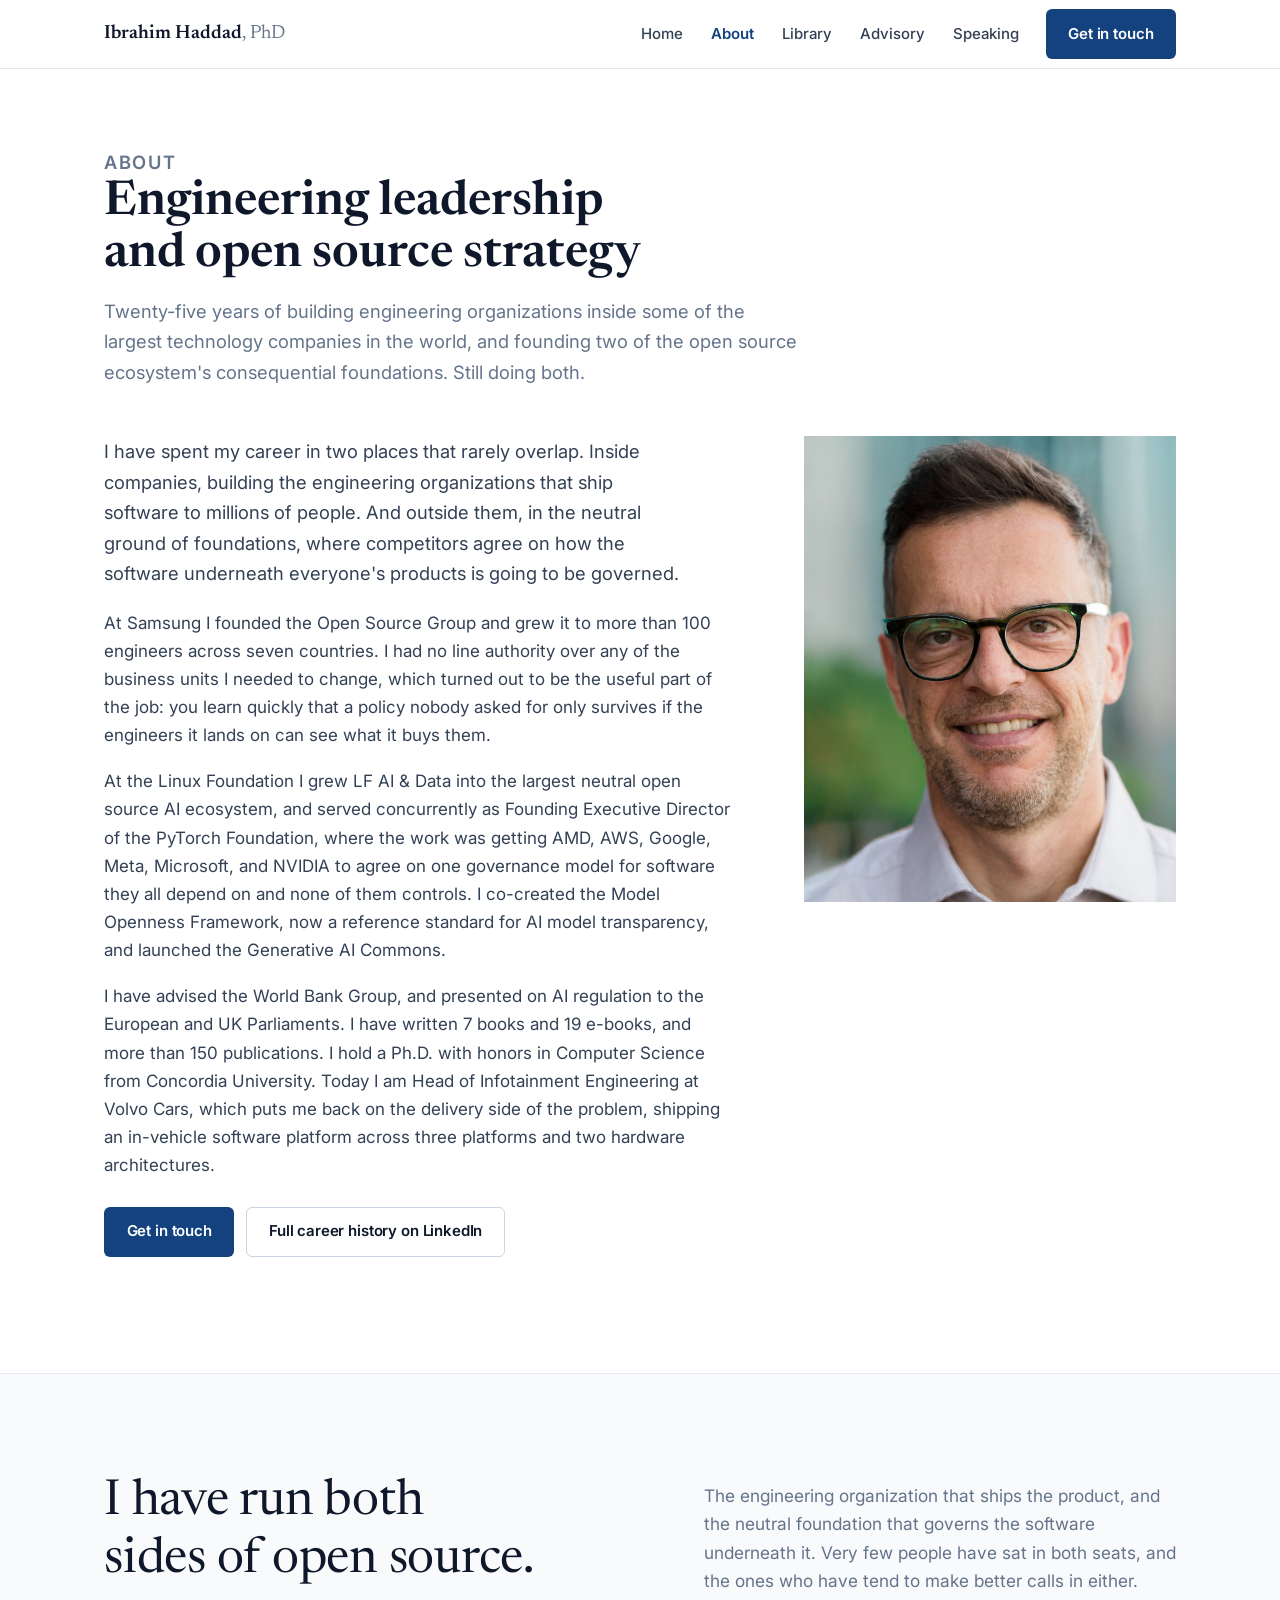
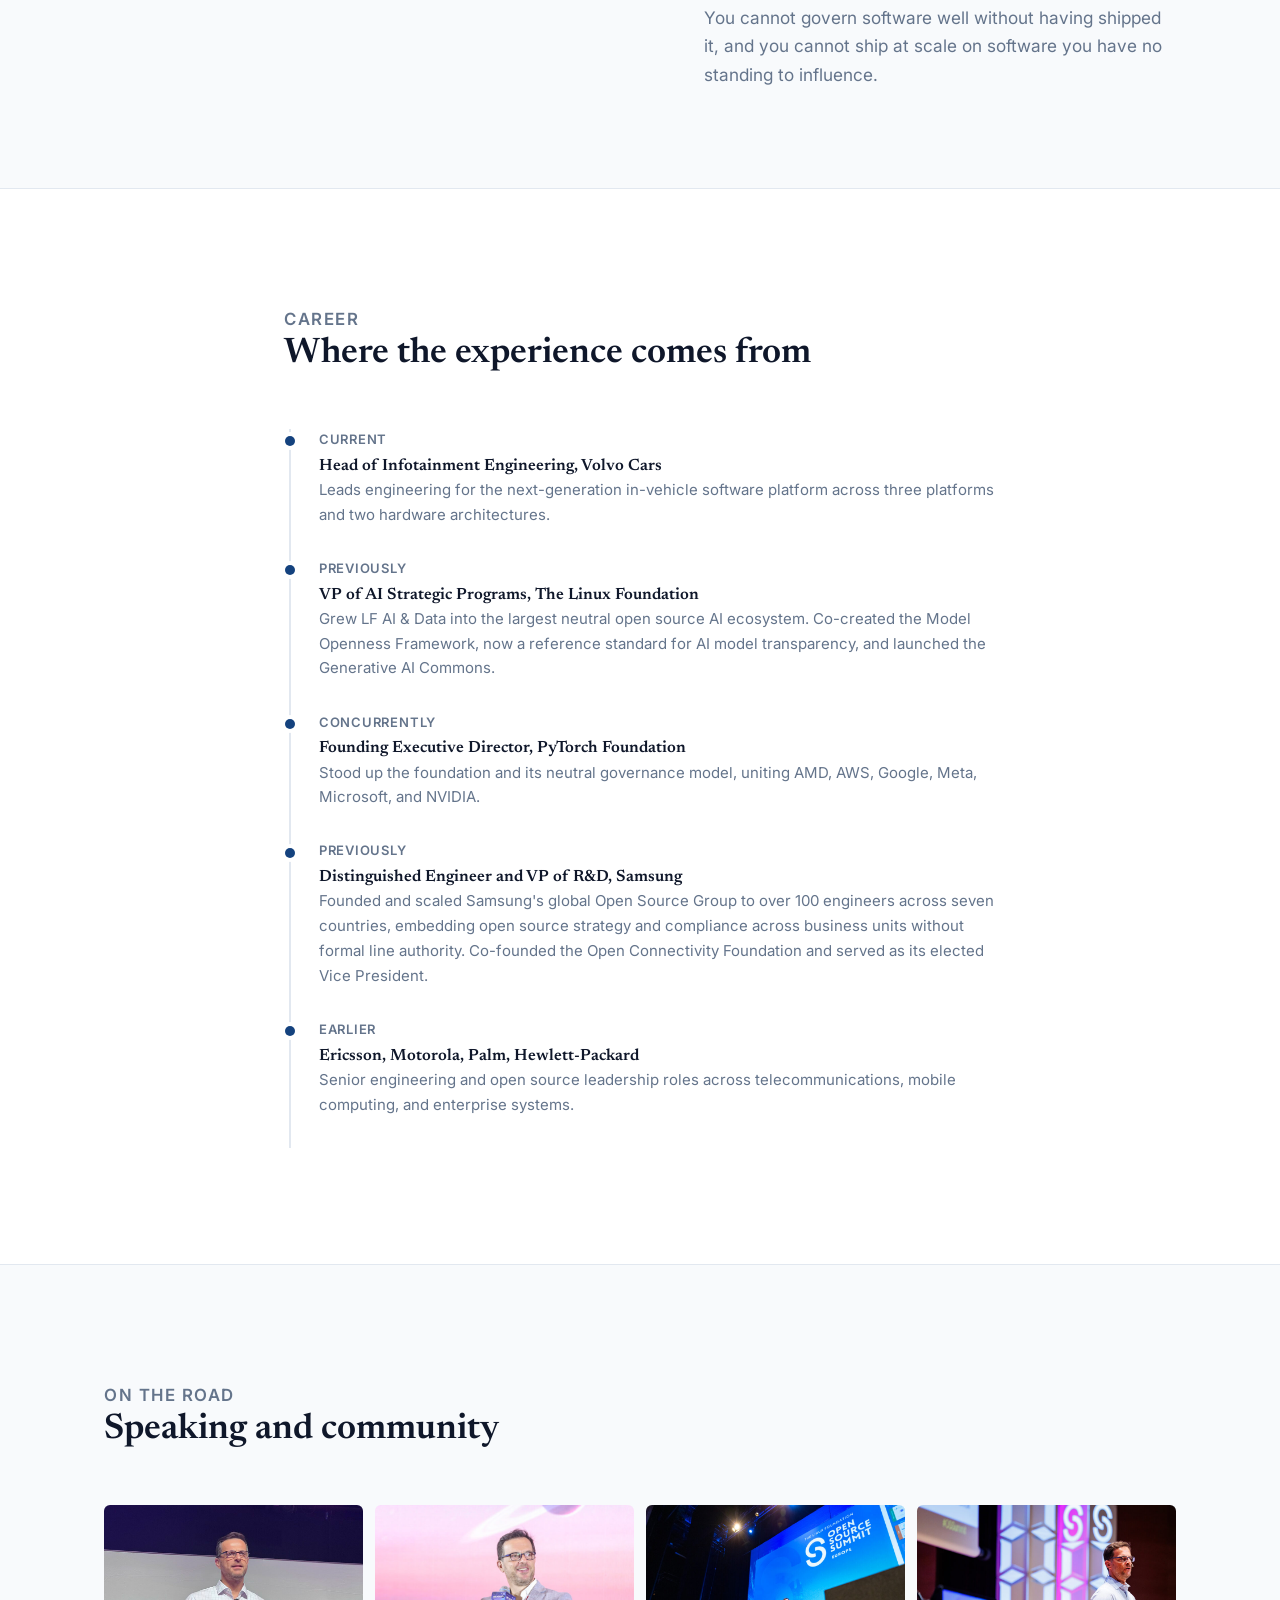
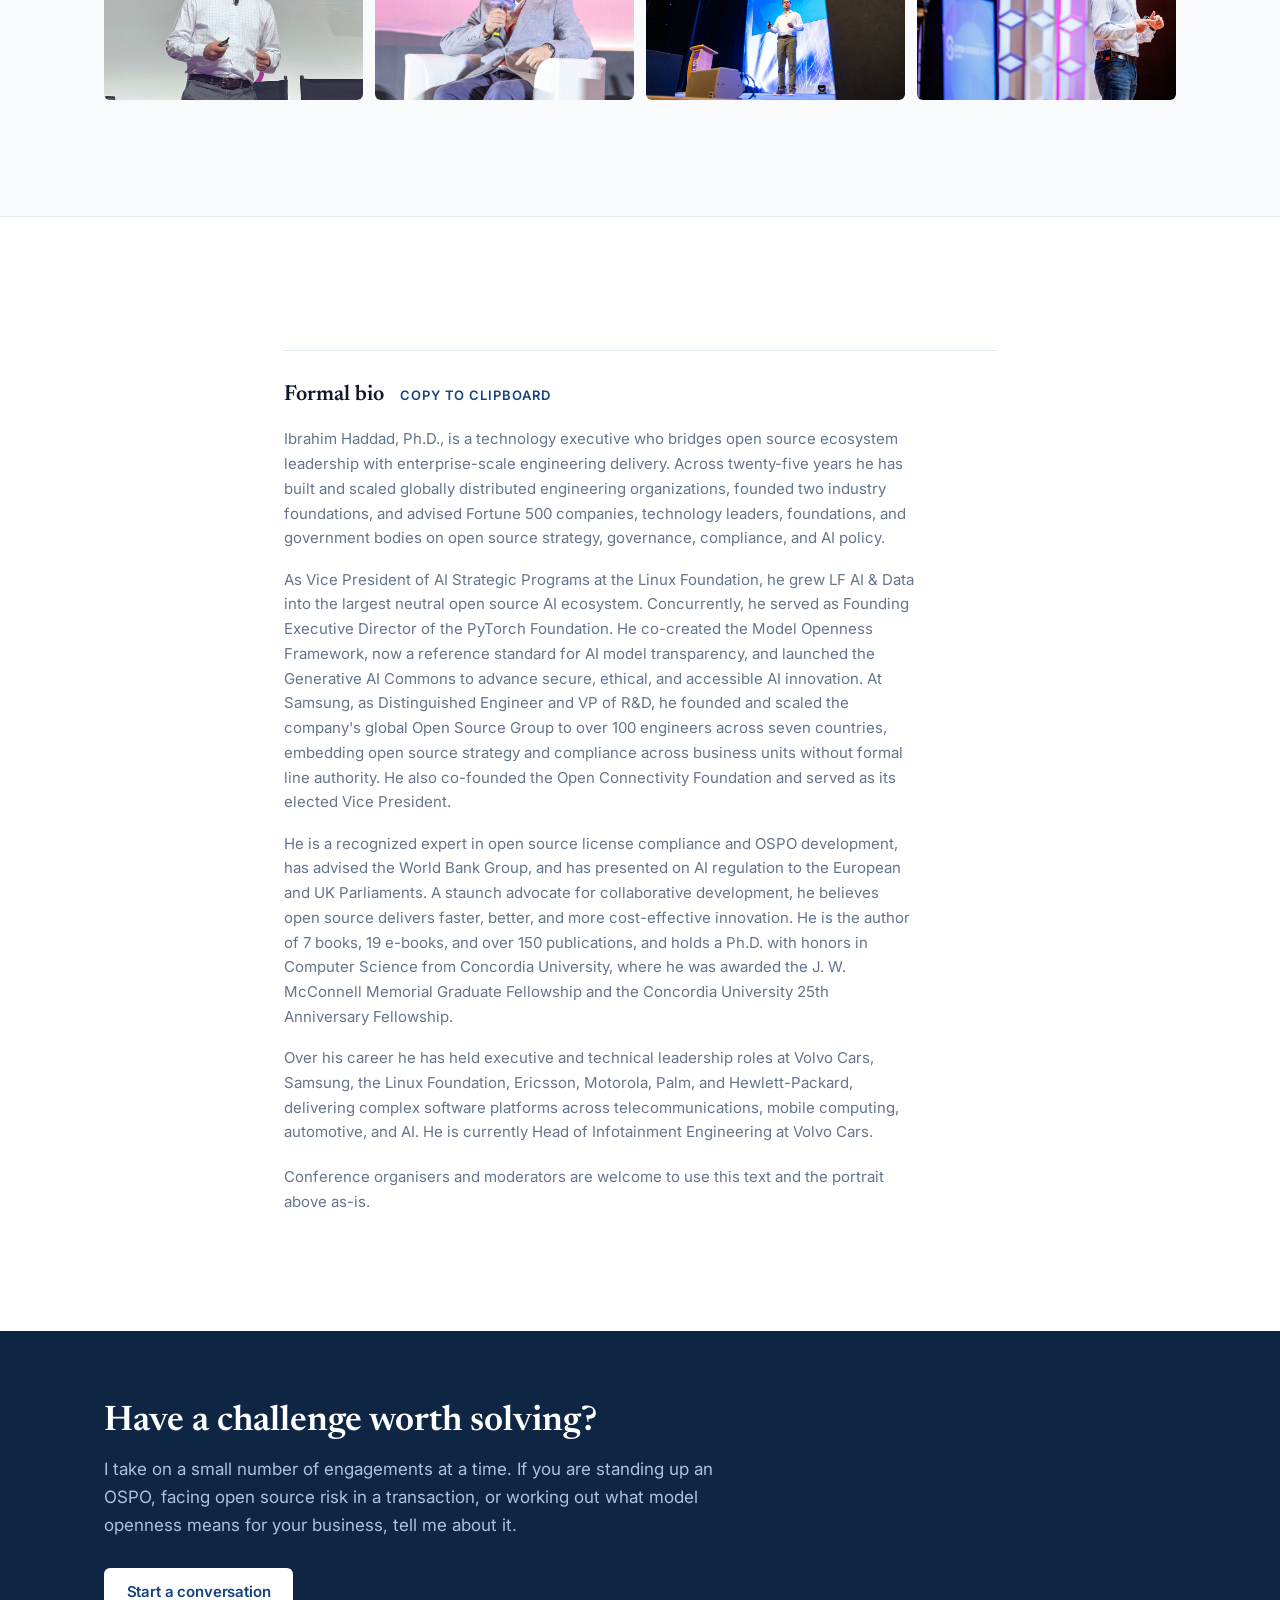
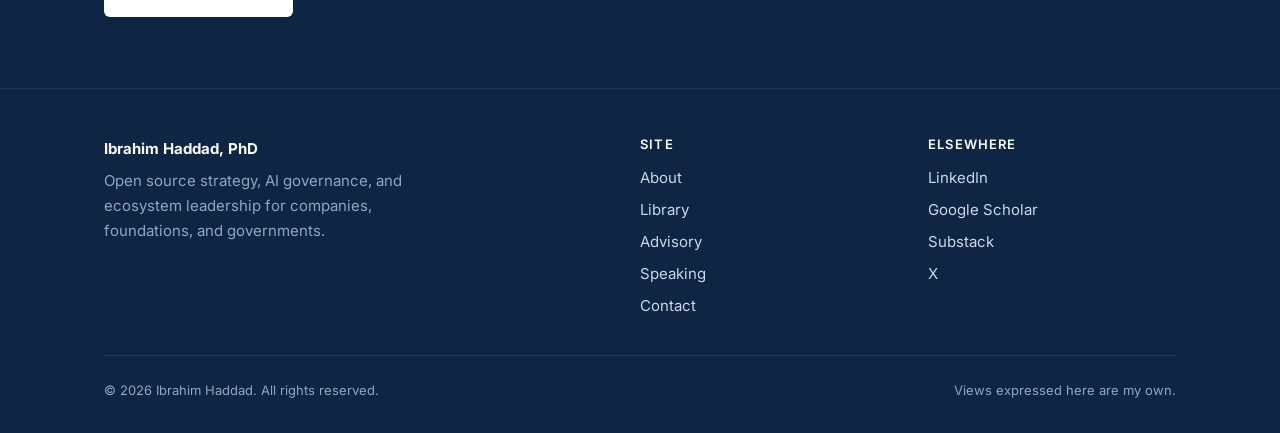
==== about/index.html @ fb553973 "Add personal claim, contact form, Calendly, and an executive-grade design pass The site read as a ca" ====
<!DOCTYPE html>
<html lang="en">
<head>
<meta charset="utf-8">
<meta name="viewport" content="width=device-width, initial-scale=1">
<title>About - Ibrahim Haddad, PhD</title>
<meta name="description" content="Ibrahim Haddad, PhD. Technology executive and open source strategist. Founder of the PyTorch Foundation, co-creator of the Model Openness Framework. Author, speaker, advisor.">
<link rel="canonical" href="https://www.ibrahimatlinux.com/about/">
<meta property="og:type" content="website">
<meta property="og:site_name" content="Ibrahim Haddad, PhD">
<meta property="og:title" content="About - Ibrahim Haddad, PhD">
<meta property="og:description" content="Ibrahim Haddad, PhD. Technology executive and open source strategist. Founder of the PyTorch Foundation, co-creator of the Model Openness Framework. Author, speaker, advisor.">
<meta property="og:image" content="https://www.ibrahimatlinux.com/assets/img/ibrahim-haddad.jpg">
<meta name="twitter:card" content="summary_large_image">
<link rel="preconnect" href="https://fonts.googleapis.com">
<link rel="preconnect" href="https://fonts.gstatic.com" crossorigin>
<link href="https://fonts.googleapis.com/css2?family=Inter:wght@400;500;600;700&family=Newsreader:ital,opsz,wght@0,6..72,400;0,6..72,500;0,6..72,600;1,6..72,400&display=swap" rel="stylesheet">
<link rel="icon" href="/favicon.ico" sizes="32x32">
<link rel="icon" href="/assets/img/favicon.svg" type="image/svg+xml">
<link rel="apple-touch-icon" href="/assets/img/apple-touch-icon.png">
<link rel="manifest" href="/site.webmanifest">
<meta name="theme-color" content="#14427E">
<link rel="stylesheet" href="/assets/css/site.css">
<script src="/assets/js/nav.js" defer></script>
<script src="/assets/js/external-links.js" defer></script>
<script type="application/ld+json">
  {
    "@context": "https://schema.org",
    "@graph": [
      {
        "@type": "Person",
        "@id": "https://www.ibrahimatlinux.com/#person",
        "name": "Ibrahim Haddad",
        "honorificSuffix": "PhD",
        "url": "https://www.ibrahimatlinux.com/",
        "image": "https://www.ibrahimatlinux.com/assets/img/ibrahim-haddad.jpg",
        "jobTitle": "Head of Infotainment Engineering",
        "worksFor": {
          "@type": "Organization",
          "name": "Volvo Cars"
        },
        "alumniOf": {
          "@type": "CollegeOrUniversity",
          "name": "Concordia University"
        },
        "knowsAbout": [
          "Open source strategy",
          "Open Source Program Office",
          "Open source license compliance",
          "Software Bill of Materials",
          "AI governance",
          "Model openness",
          "Open source in mergers and acquisitions",
          "Open source foundations and governance"
        ],
        "sameAs": [
          "https://www.linkedin.com/in/ibrahimhaddad/",
          "https://scholar.google.com/citations?user=FD0eth0AAAAJ&hl=en",
          "https://substack.com/@ibrahimatlinux",
          "https://twitter.com/ibrahimatlinux"
        ]
      },
      {
        "@type": "WebSite",
        "@id": "https://www.ibrahimatlinux.com/#website",
        "url": "https://www.ibrahimatlinux.com/",
        "name": "Ibrahim Haddad, PhD",
        "inLanguage": "en",
        "publisher": {
          "@id": "https://www.ibrahimatlinux.com/#person"
        },
        "copyrightHolder": {
          "@id": "https://www.ibrahimatlinux.com/#person"
        }
      },
      {
        "@type": "WebPage",
        "@id": "https://www.ibrahimatlinux.com/about/#webpage",
        "url": "https://www.ibrahimatlinux.com/about/",
        "name": "About - Ibrahim Haddad, PhD",
        "description": "Ibrahim Haddad, PhD. Technology executive and open source strategist. Founder of the PyTorch Foundation, co-creator of the Model Openness Framework. Author, speaker, advisor.",
        "isPartOf": {
          "@id": "https://www.ibrahimatlinux.com/#website"
        },
        "about": {
          "@id": "https://www.ibrahimatlinux.com/#person"
        },
        "inLanguage": "en"
      },
      {
        "@type": "BreadcrumbList",
        "@id": "https://www.ibrahimatlinux.com/about/#breadcrumb",
        "itemListElement": [
          {
            "@type": "ListItem",
            "position": 1,
            "name": "Home",
            "item": "https://www.ibrahimatlinux.com/"
          },
          {
            "@type": "ListItem",
            "position": 2,
            "name": "About",
            "item": "https://www.ibrahimatlinux.com/about/"
          }
        ]
      }
    ]
  }
</script>
</head>
<body>
<a class="skip" href="#main">Skip to content</a>

<header class="site-header">
  <div class="container site-header__inner">
    <a class="wordmark" href="/">Ibrahim Haddad<span>, PhD</span></a>
    <button class="nav-toggle" aria-label="Menu" aria-expanded="false">Menu</button>
    <nav class="nav" aria-label="Main">
      <a href="/">Home</a>
      <a href="/about/" class="is-active" aria-current="page">About</a>
      <a href="/library/">Library</a>
      <a href="/advisory/">Advisory</a>
      <a href="/speaking/">Speaking</a>
      <a href="/contact/" class="btn btn--primary">Get in touch</a>
    </nav>
  </div>
</header>

<main id="main">

  <section class="pagehead">
    <div class="container">
      <p class="eyebrow">About</p>
      <h1>Engineering leadership and open source strategy</h1>
      <p>Twenty-five years of building engineering organizations inside some of the largest
      technology companies in the world, and founding two of the open source ecosystem's
      consequential foundations. Still doing both.</p>
    </div>
  </section>

  <section class="section">
    <div class="container hero__grid hero__grid--top">
      <div>
        <p class="lede">I have spent my career in two places that rarely overlap. Inside companies,
        building the engineering organizations that ship software to millions of people. And
        outside them, in the neutral ground of foundations, where competitors agree on how the
        software underneath everyone's products is going to be governed.</p>

        <p>At Samsung I founded the Open Source Group and grew it to more than 100 engineers across
        seven countries. I had no line authority over any of the business units I needed to change,
        which turned out to be the useful part of the job: you learn quickly that a policy nobody
        asked for only survives if the engineers it lands on can see what it buys them.</p>

        <p>At the Linux Foundation I grew LF AI &amp; Data into the largest neutral open source AI
        ecosystem, and served concurrently as Founding Executive Director of the PyTorch Foundation,
        where the work was getting AMD, AWS, Google, Meta, Microsoft, and NVIDIA to agree on one
        governance model for software they all depend on and none of them controls. I co-created the
        Model Openness Framework, now a reference standard for AI model transparency, and launched
        the Generative AI Commons.</p>

        <p>I have advised the World Bank Group, and presented on AI regulation to the European and
        UK Parliaments. I have written 7 books and 19 e-books, and more than 150 publications. I
        hold a Ph.D. with honors in Computer Science from Concordia University. Today I am Head of
        Infotainment Engineering at Volvo Cars, which puts me back on the delivery side of the
        problem, shipping an in-vehicle software platform across three platforms and two hardware
        architectures.</p>

        <div class="btn-row">
          <a class="btn btn--primary" href="/contact/">Get in touch</a>
          <a class="btn btn--ghost" href="https://www.linkedin.com/in/ibrahimhaddad/" rel="me noopener" target="_blank">Full career history on LinkedIn</a>
        </div>
      </div>
      <div class="hero__portrait">
        <img src="/assets/img/ibrahim-haddad.jpg" width="800" height="1000" alt="Ibrahim Haddad">
      </div>
    </div>
  </section>

  <section class="claim section--alt">
    <div class="container claim__grid">
      <blockquote>I have run both sides of open source.</blockquote>
      <div>
        <p class="claim__follow">The engineering organization that ships the product, and the
        neutral foundation that governs the software underneath it. Very few people have sat in
        both seats, and the ones who have tend to make better calls in either.</p>
        <p class="claim__follow">You cannot govern software well without having shipped it, and
        you cannot ship at scale on software you have no standing to influence.</p>
      </div>
    </div>
  </section>

  <!-- ======================================================================
       POINT OF VIEW  --  section pending

       This is where the "how I actually operate" writing goes: the opinion
       worth defending, the hard thing and what it cost, why Volvo after the
       Linux Foundation, and how decisions get made with incomplete
       information. It is deliberately empty rather than filled with plausible
       generalities, because generalities here would undo the whole point of
       the section.
       ====================================================================== -->

  <section class="section">
    <div class="container narrow">
      <div class="section-head"><p class="eyebrow">Career</p><h2>Where the experience comes from</h2></div>
      <div class="timeline">
        <div class="tl-item">
          <span class="when">Current</span>
          <h3>Head of Infotainment Engineering, Volvo Cars</h3>
          <p>Leads engineering for the next-generation in-vehicle software platform across three
          platforms and two hardware architectures.</p>
        </div>
        <div class="tl-item">
          <span class="when">Previously</span>
          <h3>VP of AI Strategic Programs, The Linux Foundation</h3>
          <p>Grew LF AI &amp; Data into the largest neutral open source AI ecosystem. Co-created the
          Model Openness Framework, now a reference standard for AI model transparency, and launched
          the Generative AI Commons.</p>
        </div>
        <div class="tl-item">
          <span class="when">Concurrently</span>
          <h3>Founding Executive Director, PyTorch Foundation</h3>
          <p>Stood up the foundation and its neutral governance model, uniting AMD, AWS, Google,
          Meta, Microsoft, and NVIDIA.</p>
        </div>
        <div class="tl-item">
          <span class="when">Previously</span>
          <h3>Distinguished Engineer and VP of R&amp;D, Samsung</h3>
          <p>Founded and scaled Samsung's global Open Source Group to over 100 engineers across
          seven countries, embedding open source strategy and compliance across business units
          without formal line authority. Co-founded the Open Connectivity Foundation and served as
          its elected Vice President.</p>
        </div>
        <div class="tl-item">
          <span class="when">Earlier</span>
          <h3>Ericsson, Motorola, Palm, Hewlett-Packard</h3>
          <p>Senior engineering and open source leadership roles across telecommunications, mobile
          computing, and enterprise systems.</p>
        </div>
      </div>
    </div>
  </section>

  <section class="section section--alt">
    <div class="container">
      <div class="section-head"><p class="eyebrow">On the road</p><h2>Speaking and community</h2></div>
      <div class="strip">
        <img loading="lazy" src="/assets/img/photo-1.jpg" alt="">
        <img loading="lazy" src="/assets/img/photo-2.jpg" alt="">
        <img loading="lazy" src="/assets/img/photo-3.jpg" alt="">
        <img loading="lazy" src="/assets/img/photo-4.jpg" alt="">
      </div>
    </div>
  </section>

  <section class="section">
    <div class="container narrow">
      <div class="bio">
        <div class="bio__head">
          <h2>Formal bio</h2>
          <button class="bio__copy" type="button" id="copy-bio">Copy to clipboard</button>
        </div>
        <div id="bio-text">
          <p>Ibrahim Haddad, Ph.D., is a technology executive who bridges open source ecosystem
          leadership with enterprise-scale engineering delivery. Across twenty-five years he has
          built and scaled globally distributed engineering organizations, founded two industry
          foundations, and advised Fortune 500 companies, technology leaders, foundations, and
          government bodies on open source strategy, governance, compliance, and AI policy.</p>

          <p>As Vice President of AI Strategic Programs at the Linux Foundation, he grew LF AI &amp;
          Data into the largest neutral open source AI ecosystem. Concurrently, he served as Founding
          Executive Director of the PyTorch Foundation. He co-created the Model Openness Framework,
          now a reference standard for AI model transparency, and launched the Generative AI Commons
          to advance secure, ethical, and accessible AI innovation. At Samsung, as Distinguished
          Engineer and VP of R&amp;D, he founded and scaled the company's global Open Source Group to
          over 100 engineers across seven countries, embedding open source strategy and compliance
          across business units without formal line authority. He also co-founded the Open
          Connectivity Foundation and served as its elected Vice President.</p>

          <p>He is a recognized expert in open source license compliance and OSPO development, has
          advised the World Bank Group, and has presented on AI regulation to the European and UK
          Parliaments. A staunch advocate for collaborative development, he believes open source
          delivers faster, better, and more cost-effective innovation. He is the author of 7 books,
          19 e-books, and over 150 publications, and holds a Ph.D. with honors in Computer Science
          from Concordia University, where he was awarded the J. W. McConnell Memorial Graduate
          Fellowship and the Concordia University 25th Anniversary Fellowship.</p>

          <p>Over his career he has held executive and technical leadership roles at Volvo Cars,
          Samsung, the Linux Foundation, Ericsson, Motorola, Palm, and Hewlett-Packard, delivering
          complex software platforms across telecommunications, mobile computing, automotive, and
          AI. He is currently Head of Infotainment Engineering at Volvo Cars.</p>
        </div>
        <p class="form__note" style="margin-top:1.25rem">Conference organisers and moderators are
        welcome to use this text and the portrait above as-is.</p>
      </div>
    </div>
  </section>

  <section class="cta">
    <div class="container">
      <h2>Have a challenge worth solving?</h2>
      <p>I take on a small number of engagements at a time. If you are standing up an OSPO,
      facing open source risk in a transaction, or working out what model openness means for
      your business, tell me about it.</p>
      <div class="btn-row"><a class="btn btn--onDark" href="/contact/">Start a conversation</a></div>
    </div>
  </section>
</main>

<footer class="site-footer">
  <div class="container">
    <div class="footer__grid">
      <div>
        <p style="color:#fff; font-weight:700; margin-bottom:.5rem">Ibrahim Haddad, PhD</p>
        <p style="margin-bottom:0; max-width:38ch">Open source strategy, AI governance, and
        ecosystem leadership for companies, foundations, and governments.</p>
      </div>
      <div>
        <h4>Site</h4>
        <ul>
          <li><a href="/about/">About</a></li>
          <li><a href="/library/">Library</a></li>
          <li><a href="/advisory/">Advisory</a></li>
          <li><a href="/speaking/">Speaking</a></li>
          <li><a href="/contact/">Contact</a></li>
        </ul>
      </div>
      <div>
        <h4>Elsewhere</h4>
        <ul>
          <li><a href="https://www.linkedin.com/in/ibrahimhaddad/" rel="me noopener" target="_blank">LinkedIn</a></li>
          <li><a href="https://scholar.google.com/citations?user=FD0eth0AAAAJ&amp;hl=en" rel="me noopener" target="_blank">Google Scholar</a></li>
          <li><a href="https://substack.com/@ibrahimatlinux" rel="me noopener" target="_blank">Substack</a></li>
          <li><a href="https://twitter.com/ibrahimatlinux" rel="me noopener" target="_blank">X</a></li>
        </ul>
      </div>
    </div>
    <div class="footer__bottom">
      <span>&copy; <span id="yr">2026</span> Ibrahim Haddad. All rights reserved.</span>
      <span>Views expressed here are my own.</span>
    </div>
  </div>
</footer>
<script>document.getElementById('yr').textContent=new Date().getFullYear();</script>
<script>
/* Copy the formal bio. Event organisers ask for this text constantly, and
   selecting four paragraphs by hand on a phone is miserable. */
(function () {
  var btn = document.getElementById('copy-bio');
  var src = document.getElementById('bio-text');
  if (!btn || !src || !navigator.clipboard) return;
  btn.addEventListener('click', function () {
    var text = Array.prototype.map.call(src.querySelectorAll('p'), function (p) {
      return p.textContent.replace(/\s+/g, ' ').trim();
    }).join('\n\n');
    navigator.clipboard.writeText(text).then(function () {
      btn.textContent = 'Copied';
      setTimeout(function () { btn.textContent = 'Copy to clipboard'; }, 2000);
    });
  });
})();
</script>
</body>
</html>
---- assets/css/site.css ----
/* ==========================================================================
   ibrahimatlinux.com — stylesheet
   Version 2.0, static build

   Structure
     1. Tokens        change these, everything else follows
     2. Base          element defaults
     3. Layout        containers and sections
     4. Components    buttons, cards, rows, filters, footer
     5. Utilities
     6. Responsive

   There is one colour that matters, --accent. Everything else is a neutral.
   If a section looks flat the fix is spacing or a hairline rule, not a colour.
   ========================================================================== */


/* ==========================================================================
   1. TOKENS
   ========================================================================== */
:root{
  /* --- Colour ------------------------------------------------------------
     Deep blue is the only strong colour. Everything else is neutral.
     If it ever needs to change, change --accent and nothing else. */
  --ink:            #0F172A;   /* headings */
  --body:           #334155;   /* body copy. 9.6:1 on white */
  --muted:          #64748B;   /* meta, dates, captions. 4.8:1 on white */
  --line:           #E2E8F0;   /* hairline borders */
  --line-strong:    #CBD5E1;   /* input borders, hover states */
  --surface:        #FFFFFF;
  --surface-alt:    #F8FAFC;   /* alternating section bands */
  --surface-deep:   #0F2544;   /* dark CTA bands and footer */

  --accent:         #14427E;   /* 10.4:1 on white — passes AAA for body text */
  --accent-hover:   #0E3161;
  --accent-tint:    #EEF3FA;   /* badge and chip backgrounds */

  /* --- Type --------------------------------------------------------------
     Two faces, one job each.

     Newsreader is the voice. It is a serif built for screen reading, with an
     optical size axis, so a 56px headline gets the tight fitting it needs and
     a 20px subhead gets the open one. It carries the headings and the wordmark
     and nothing else. The reason it is here at all: this is the site of
     someone who has written 26 books, and a grotesque headline says software
     company. A serif says byline.

     Inter is the furniture. Body copy, navigation, meta, buttons, forms.
     It is invisible on purpose, which is the correct job for body type.

     Do not let Newsreader leak into body copy. The contrast between the two
     is what creates hierarchy here, and it only works while each stays in
     its lane. */
  --font: 'Inter', -apple-system, BlinkMacSystemFont, 'Segoe UI', Roboto, Helvetica, Arial, sans-serif;
  --font-display: 'Newsreader', Iowan Old Style, Palatino, Georgia, 'Times New Roman', serif;

  /* Fluid sizes. clamp(min, preferred, max) — no media queries needed.
     Sizes stepped up from v2. With fewer boxes on the page, size and space
     are the only things left doing the work of hierarchy, so they need range. */
  --fs-display: clamp(2.6rem, 1.4rem + 4vw, 4.2rem);    /* homepage H1 only */
  --fs-h1:      clamp(2.1rem, 1.4rem + 2.4vw, 3rem);
  --fs-h2:      clamp(1.6rem, 1.2rem + 1.4vw, 2.2rem);
  --fs-h3:      1.25rem;
  --fs-body:    1.0625rem;  /* 17px. Deliberately larger than the current 15-16px. */
  --fs-small:   0.9375rem;  /* 15px */
  --fs-micro:   0.8125rem;  /* 13px — meta and eyebrows only, never body copy */

  /* --- Space -------------------------------------------------------------
     Sections breathe harder than v2. When the borders came off the cards, the
     page needed somewhere else to get its structure from, and this is it.
     If a section looks crowded, the fix is here, not a new border. */
  --gap:        1.5rem;
  --section-y:  clamp(4.5rem, 2.5rem + 6vw, 8rem);
  --container:  1120px;
  --container-narrow: 760px;   /* reading width, ~72 characters */

  /* --- Shape ------------------------------------------------------------- */
  --radius:     10px;
  --radius-sm:  6px;
  --shadow:     0 1px 2px rgba(15,23,42,.05), 0 8px 24px rgba(15,23,42,.06);
}


/* ==========================================================================
   2. BASE
   ========================================================================== */
*,*::before,*::after{ box-sizing:border-box }
html{ scroll-behavior:smooth }

body{
  margin:0;
  font-family:var(--font);
  font-size:var(--fs-body);
  line-height:1.65;
  color:var(--body);
  background:var(--surface);
  -webkit-font-smoothing:antialiased;
}

/* Headings are Newsreader. Note the letter-spacing: serifs are drawn with
   their fitting already correct, so the -.02em tightening that Inter headlines
   wanted actively damages these. Leave it at zero or a hair positive. */
h1,h2,h3,h4,h5,h6{
  color:var(--ink);
  font-family:var(--font-display);
  line-height:1.15;
  margin:0 0 .6em;
  font-weight:600;
  letter-spacing:0;
  font-optical-sizing:auto;
}
h1{ font-size:var(--fs-h1); line-height:1.08 }
h2{ font-size:var(--fs-h2); line-height:1.12 }
h3{ font-size:var(--fs-h3) }

/* Even out the line lengths of a wrapped headline instead of leaving one
   orphan word on the last line. Browsers without it just wrap normally. */
h1,h2,.lede{ text-wrap:balance }

/* Never break a word across lines in a headline. Newsreader at display size
   makes a hyphenated break very visible, and "twenty-five" splitting after
   the hyphen reads as a typo. */
h1,h2,h3,.stat span,.claim blockquote{ hyphens:none; overflow-wrap:normal }

/* h4 is only ever a footer column label, which is set in Inter as a micro
   caps line. It is the one heading that is not display type. */
h4{ font-family:var(--font) }

p{ margin:0 0 1.1em }
a{ color:var(--accent); text-decoration:none }
a:hover{ color:var(--accent-hover); text-decoration:underline }
img{ max-width:100%; height:auto; display:block }
hr{ border:0; border-top:1px solid var(--line); margin:2.5rem 0 }

/* Visible focus for keyboard users. Do not remove — accessibility requirement. */
:focus-visible{ outline:2px solid var(--accent); outline-offset:2px; border-radius:2px }

::selection{ background:var(--accent); color:#fff }


/* ==========================================================================
   3. LAYOUT
   ========================================================================== */
.container{ width:100%; max-width:var(--container); margin-inline:auto; padding-inline:1.5rem }
.narrow{ max-width:var(--container-narrow) }

.section{ padding-block:var(--section-y) }
.section--alt{ background:var(--surface-alt); border-block:1px solid var(--line) }

.lede{ font-size:1.15rem; color:var(--body) }

.eyebrow{
  font-size:var(--fs-micro); font-weight:600; letter-spacing:.09em;
  text-transform:uppercase; color:var(--accent); margin:0 0 .9rem;
}
.section-head{ margin-bottom:3.5rem; max-width:680px }
.section-head p{ margin-bottom:0; color:var(--muted); font-size:1.05rem }

/* --- The claim -----------------------------------------------------------
   One statement, set large, alone on the page with nothing competing.

   This is the only element on the site with no border, no background, no
   button and no neighbour. That is the point: the page stops, says one thing
   in the first person, and moves on. It is the difference between a site that
   lists what someone has done and a site that tells you who they are. */
.claim{ padding-block:clamp(4rem,3rem + 4vw,7rem) }

/* Statement left, the reasoning right, sharing a top edge. Stacking them
   instead left a column of dead space down the right of the page and made the
   supporting paragraph a narrow tower. Side by side, the size difference
   between the two does the work a heading and body text usually do. */
.claim__grid{
  display:grid; grid-template-columns:1.1fr 1fr; gap:clamp(2.5rem,1rem + 5vw,5.5rem);
  align-items:start;
}
.claim blockquote{
  margin:0;
  font-family:var(--font-display); font-weight:400;
  font-size:clamp(1.9rem,1.1rem + 2.8vw,3.1rem);
  line-height:1.18; letter-spacing:-.005em; color:var(--ink);
  text-wrap:balance;
}
.claim blockquote em{ font-style:italic; color:var(--accent) }
.claim__follow{
  margin:.5rem 0 0; font-size:1.08rem; color:var(--muted); max-width:52ch;
}

.grid{ display:grid; gap:var(--gap) }
.grid--2{ grid-template-columns:repeat(2,1fr) }
.grid--3{ grid-template-columns:repeat(3,1fr) }
.grid--4{ grid-template-columns:repeat(4,1fr) }


/* ==========================================================================
   4. COMPONENTS
   ========================================================================== */

/* --- Buttons -------------------------------------------------------------
   Apply .btn plus one variant. On WordPress button blocks, add the class
   in the block sidebar under Advanced → Additional CSS class(es). */
.btn{
  display:inline-flex; align-items:center; gap:.5rem;
  padding:.72rem 1.35rem;
  border-radius:var(--radius-sm);
  font-size:var(--fs-small); font-weight:600; letter-spacing:-.01em;
  border:1px solid transparent; cursor:pointer;
  transition:background .15s ease, color .15s ease, border-color .15s ease;
  text-decoration:none;
}
.btn:hover{ text-decoration:none }
.btn--primary{ background:var(--accent); color:#fff }
.btn--primary:hover{ background:var(--accent-hover); color:#fff }
.btn--ghost{ background:transparent; color:var(--ink); border-color:var(--line-strong) }
.btn--ghost:hover{ border-color:var(--accent); color:var(--accent) }
.btn--onDark{ background:#fff; color:var(--accent) }
.btn--onDark:hover{ background:#E8EEF7; color:var(--accent-hover) }
.btn-row{ display:flex; flex-wrap:wrap; gap:.75rem; margin-top:1.75rem }

/* --- Header --------------------------------------------------------------
   Sticky, translucent, one hairline border. No drop shadow, no gradient. */
.site-header{
  position:sticky; top:0; z-index:50;
  background:rgba(255,255,255,.92);
  backdrop-filter:saturate(160%) blur(10px);
  border-bottom:1px solid var(--line);
}
.site-header__inner{ display:flex; align-items:center; gap:2rem; height:68px }

/* The wordmark is the one place outside a heading where display type is
   allowed. It is a name, so it gets to behave like a byline. */
.wordmark{
  font-family:var(--font-display); font-weight:600; color:var(--ink);
  font-size:1.2rem; letter-spacing:0; white-space:nowrap;
}
.wordmark:hover{ text-decoration:none; color:var(--accent) }
.wordmark span{ color:var(--muted); font-weight:400 }

.nav{ display:flex; gap:.35rem; margin-left:auto; align-items:center }

/* Plain nav links. The :not(.btn) matters: without it these rules outrank
   .btn--primary on specificity and paint the Get in touch button's label
   slate-on-blue, which is invisible. Do not remove it. */
.nav a:not(.btn){ padding:.45rem .7rem; border-radius:var(--radius-sm); font-size:var(--fs-small); font-weight:500; color:var(--body) }
.nav a:not(.btn):hover{ background:var(--surface-alt); color:var(--ink); text-decoration:none }
.nav a:not(.btn).is-active{ color:var(--accent); font-weight:600 }

/* The Get in touch button. Stated again here at higher specificity so no
   future nav rule can win against it by accident. */
.nav .btn{ margin-left:.6rem }
.nav a.btn--primary,
.nav a.btn--primary:visited{ background:var(--accent); color:#fff }
.nav a.btn--primary:hover,
.nav a.btn--primary:focus{ background:var(--accent-hover); color:#fff; text-decoration:none }
.nav-toggle{
  display:none; margin-left:auto; background:none; border:1px solid var(--line-strong);
  border-radius:var(--radius-sm); padding:.5rem .7rem; cursor:pointer; font-size:.9rem; font-family:inherit;
}

/* --- Hero ---------------------------------------------------------------- */
.hero{ padding-block:clamp(3.5rem,2rem + 5vw,7rem) clamp(3rem,2rem + 4vw,5rem) }
.hero__grid{ display:grid; grid-template-columns:1.35fr .8fr; gap:4.5rem; align-items:center }

/* Use this wherever the text column is long. Centring a portrait against four
   paragraphs pushes it halfway down the page and leaves a hole at the top. */
.hero__grid--top{ align-items:start }
.hero h1{ font-size:var(--fs-display); letter-spacing:-.01em; line-height:1.05; margin-bottom:.45em }
.hero .lede{ max-width:54ch }

/* The portrait loses its radius and its shadow. A rectangular photograph
   sitting flat on the page reads as a portrait in a book. A rounded card with
   a drop shadow reads as a profile picture in a product UI. */
.hero__portrait{
  overflow:hidden; aspect-ratio:4/5; background:var(--surface-alt);
}
.hero__portrait img{ width:100%; height:100%; object-fit:cover }

/* --- Stat strip ----------------------------------------------------------
   Was a bordered grid of four cells with hairlines between them. The borders
   are gone. One rule above the row is enough to say "these belong together",
   and the numbers are now large enough in display type to hold their own
   column without a box drawn round them. */
.stats{
  display:grid; grid-template-columns:repeat(4,1fr); gap:2.5rem;
  border-top:1px solid var(--line);
  padding-top:2.25rem; margin-top:4.5rem;
}
.stat b{
  display:block; font-family:var(--font-display); font-size:2.9rem;
  color:var(--ink); font-weight:500; letter-spacing:-.01em; line-height:1;
  margin-bottom:.4rem;
}
.stat span{
  font-size:var(--fs-micro); color:var(--muted); text-transform:uppercase;
  letter-spacing:.07em; font-weight:600; line-height:1.4; display:block; max-width:22ch;
}

/* --- Logo bar ------------------------------------------------------------
   Grayscale at rest so mismatched logo files stop fighting each other.
   Colour on hover. This single rule fixes most of what looks dated today. */
.logobar{ padding-block:2.5rem; border-block:1px solid var(--line); background:var(--surface-alt) }
.logobar__label{
  font-size:var(--fs-micro); text-transform:uppercase; letter-spacing:.09em;
  color:var(--muted); font-weight:600; text-align:center; margin-bottom:1.5rem;
}
.logobar__row{ display:flex; flex-wrap:wrap; justify-content:center; align-items:center; gap:2.5rem }
.logobar__row img{ height:30px; width:auto; filter:grayscale(1); opacity:.55; transition:filter .2s, opacity .2s }
.logobar__row img:hover{ filter:grayscale(0); opacity:1 }

/* --- Cards ---------------------------------------------------------------
   These used to be white boxes with a border, a radius, a shadow on hover and
   a 2px lift. Four separate devices, all doing the same job of saying "this
   is one unit", on a page where the grid already said it.

   Now: a hairline above each column and nothing else. The heading size, the
   accent number, and the column gap carry the grouping. Hover moves the link,
   not the container, because the link is the only part that is clickable and
   the old lift implied the whole box was. */
.card{
  border-top:1px solid var(--ink);
  padding-top:1.5rem;
}
.card h3{ margin:0 0 .6rem; font-size:1.4rem }
.card p{ font-size:var(--fs-small); color:var(--muted); margin-bottom:0 }
.card__link{
  display:inline-block; margin-top:1.25rem;
  font-size:var(--fs-small); font-weight:600;
}
.card__link:hover{ text-decoration:none }
.card__link span{
  display:inline-block; transition:transform .18s ease;
}
.card__link:hover span{ transform:translateX(4px) }
.card__num{
  font-family:var(--font-display); font-size:var(--fs-small); font-weight:600;
  color:var(--accent); letter-spacing:.02em; display:block; margin-bottom:.8rem;
}

/* --- Publication card (cover + title + meta) -----------------------------
   A book cover is already a rectangle with its own edge and its own artwork.
   Wrapping it in a second rectangle with a border and a shadow was drawing
   the same box twice. The cover now sits on the page directly, with its own
   soft shadow for lift, and the title sits under it like a caption.

   The shadow stays on the cover because a cover is a physical object and the
   shadow reads as paper. It comes off everything else on the site. */
.pub{
  display:flex; flex-direction:column; height:100%;
}
.pub:hover{ text-decoration:none }
.pub__cover{
  aspect-ratio:3/4; background:var(--surface-alt); overflow:hidden;
  border-radius:2px; box-shadow:0 1px 2px rgba(15,23,42,.08), 0 6px 18px rgba(15,23,42,.10);
  transition:transform .2s ease, box-shadow .2s ease;
}
.pub__cover img{ width:100%; height:100%; object-fit:cover; object-position:top }
.pub:hover .pub__cover{
  transform:translateY(-3px);
  box-shadow:0 2px 4px rgba(15,23,42,.10), 0 14px 30px rgba(15,23,42,.16);
}
.pub__body{ padding:1rem 0 0; display:flex; flex-direction:column; flex:1 }
.pub__title{ font-size:.98rem; font-weight:600; color:var(--ink); line-height:1.4; margin:0 0 .55rem }
.pub:hover .pub__title{ color:var(--accent) }
.pub__meta{ margin-top:auto; display:flex; align-items:center; gap:.6rem; font-size:var(--fs-micro); color:var(--muted) }

.badge{
  display:inline-block; background:var(--accent-tint); color:var(--accent);
  font-size:var(--fs-micro); font-weight:600; padding:.16rem .5rem; border-radius:4px;
}

/* --- Article rows -------------------------------------------------------- */
.rows{ border-top:1px solid var(--line) }
.row{ display:flex; gap:1.5rem; align-items:baseline; padding:1.15rem 0; border-bottom:1px solid var(--line) }
.row:hover{ background:var(--surface-alt) }
.row__date{ flex:0 0 105px; font-size:var(--fs-micro); color:var(--muted); text-transform:uppercase; letter-spacing:.05em; font-weight:600 }
.row__title{ flex:1; font-weight:500; color:var(--ink); font-size:1rem; line-height:1.45 }
.row__title a{ color:var(--ink) }
.row__title a:hover{ color:var(--accent) }
.row__tag{ flex:0 0 auto }

/* --- Library filters ----------------------------------------------------- */
.filters{
  position:sticky; top:68px; z-index:20;
  background:rgba(255,255,255,.95); backdrop-filter:blur(8px);
  border-bottom:1px solid var(--line); padding-block:1rem; margin-bottom:2.5rem;
}
.filters__row{ display:flex; flex-wrap:wrap; gap:.5rem; align-items:center }
.filters__row + .filters__row{ margin-top:.65rem }
.filters__label{ font-size:var(--fs-micro); font-weight:700; text-transform:uppercase; letter-spacing:.08em; color:var(--muted); flex:0 0 62px }

.chip{
  border:1px solid var(--line-strong); background:#fff; color:var(--body);
  font-family:inherit; font-size:var(--fs-small); font-weight:500;
  padding:.38rem .8rem; border-radius:99px; cursor:pointer; transition:.15s;
}
.chip:hover{ border-color:var(--accent); color:var(--accent) }
.chip.is-on{ background:var(--accent); border-color:var(--accent); color:#fff }

.search{
  margin-left:auto; border:1px solid var(--line-strong); border-radius:var(--radius-sm);
  padding:.45rem .8rem; font-family:inherit; font-size:var(--fs-small); min-width:230px; color:var(--ink);
}
.result-count{ font-size:var(--fs-small); color:var(--muted); margin-bottom:1.25rem }
.is-hidden{ display:none !important }

/* --- Inner page header ---------------------------------------------------
   The grey band and the bottom rule are gone. Every inner page opened with a
   tinted tray, which made the site feel like a template with slots. White to
   the top edge, and let the size of the h1 announce the page. */
.pagehead{ padding-block:clamp(3.5rem,2.5rem + 3vw,5.5rem) 0 }
.pagehead h1{ margin-bottom:.3em; max-width:24ch }
.pagehead p{ color:var(--muted); max-width:58ch; margin-bottom:0; font-size:1.15rem }
.pagehead--wide h1{ max-width:30ch }

/* A page header followed immediately by a section was stacking the header's
   own breathing room on top of a full --section-y, which opened a void big
   enough to look like a rendering fault. The header already separates itself
   from what follows; the section does not need to do it again. */
.pagehead + .section{ padding-top:clamp(2.5rem,1.5rem + 2vw,3.5rem) }

/* --- Service list -------------------------------------------------------- */
.svc{ border-top:1px solid var(--line); padding:1.6rem 0; display:grid; grid-template-columns:200px 1fr; gap:2rem; align-items:start }
.svc h3{ margin:0; font-size:1.05rem }
.svc p{ margin:0; font-size:var(--fs-small); color:var(--muted) }

/* --- Timeline ------------------------------------------------------------ */
.timeline{ border-left:2px solid var(--line); padding-left:1.75rem; margin-left:.3rem }
.tl-item{ position:relative; padding-bottom:1.9rem }
.tl-item::before{
  content:""; position:absolute; left:calc(-1.75rem - 6px); top:.45rem;
  width:10px; height:10px; border-radius:50%; background:var(--accent); box-shadow:0 0 0 4px #fff;
}
.tl-item h3{ margin:0 0 .15rem; font-size:1.02rem }
.tl-item .when{ font-size:var(--fs-micro); color:var(--muted); font-weight:600; text-transform:uppercase; letter-spacing:.06em; display:block; margin-bottom:.4rem }
.tl-item p{ margin:0; font-size:var(--fs-small); color:var(--muted) }


/* --- CTA band ------------------------------------------------------------ */
.cta{ background:var(--surface-deep); color:#CBD8EA; padding-block:clamp(3rem,2rem + 3vw,4.5rem) }
.cta h2{ color:#fff; margin-bottom:.4em }
.cta p{ max-width:58ch; margin-bottom:0; color:#AFC2DB }

/* --- Footer -------------------------------------------------------------- */
.site-footer{
  background:var(--surface-deep); color:#8FA6C4;
  padding-block:3rem 2rem; border-top:1px solid rgba(255,255,255,.08);
  font-size:var(--fs-small);
}
.site-footer a{ color:#CBD8EA }
.footer__grid{
  display:grid; grid-template-columns:2fr 1fr 1fr; gap:2.5rem;
  padding-bottom:2.25rem; border-bottom:1px solid rgba(255,255,255,.09);
}
.footer__grid h4{ color:#fff; font-size:var(--fs-micro); text-transform:uppercase; letter-spacing:.09em; margin-bottom:.9rem }
.footer__grid ul{ list-style:none; margin:0; padding:0; display:grid; gap:.45rem }
.footer__bottom{ display:flex; justify-content:space-between; gap:1rem; flex-wrap:wrap; padding-top:1.5rem; font-size:var(--fs-micro) }

/* --- Photo strip --------------------------------------------------------- */
.strip{ display:grid; grid-template-columns:repeat(4,1fr); gap:.75rem }
.strip img{ aspect-ratio:4/3; object-fit:cover; border-radius:var(--radius-sm); width:100% }


/* ==========================================================================
   5. UTILITIES
   Add these in the block editor under Advanced → Additional CSS class(es).
   ========================================================================== */
.u-center     { text-align:center }
.u-muted      { color:var(--muted) }
.u-narrow     { max-width:var(--container-narrow); margin-inline:auto }
.u-mt-0       { margin-top:0 }
.u-mt-1       { margin-top:1rem }
.u-mt-2       { margin-top:2rem }
.u-mt-3       { margin-top:3rem }
.u-mb-0       { margin-bottom:0 }
.u-mb-2       { margin-bottom:2rem }
.u-nowrap     { white-space:nowrap }


/* ==========================================================================
   6. RESPONSIVE
   ========================================================================== */
@media (max-width:960px){
  .hero__grid{ grid-template-columns:1fr; gap:2.25rem }
  .hero__portrait{ max-width:340px; aspect-ratio:4/5 }
  .grid--3,.grid--4{ grid-template-columns:repeat(2,1fr) }
  .stats{ grid-template-columns:repeat(2,1fr); gap:2rem 2.5rem }
  .svc{ grid-template-columns:1fr; gap:.5rem }
  .footer__grid{ grid-template-columns:1fr 1fr }
}

@media (max-width:680px){
  .nav{
    display:none; position:absolute; top:68px; left:0; right:0;
    background:#fff; border-bottom:1px solid var(--line);
    flex-direction:column; align-items:stretch; padding:.75rem; gap:.15rem;
  }
  .nav.is-open{ display:flex }
  .nav .btn{ margin:.5rem 0 0; justify-content:center }
  .nav-toggle{ display:block }
  .grid--2,.grid--3,.grid--4{ grid-template-columns:1fr }
  .stats{ grid-template-columns:1fr 1fr; gap:1.75rem }
  .stat b{ font-size:2.2rem }
  .strip{ grid-template-columns:1fr 1fr }
  .row{ flex-direction:column; gap:.3rem }
  .row__date{ flex:none }
  .search{ margin-left:0; width:100% }
  .filters{ position:static }
  .footer__grid{ grid-template-columns:1fr }
}

/* Respect the user's motion preference. */
@media (prefers-reduced-motion:reduce){
  *{ animation-duration:.01ms !important; transition-duration:.01ms !important; scroll-behavior:auto !important }
}

/* Print: strip chrome so the pages print cleanly. */
@media print{
  .site-header,.filters,.cta,.site-footer,.btn{ display:none !important }
  body{ color:#000; font-size:11pt }
}




/* ==========================================================================
   ADDITIONS FOR THE STATIC BUILD
   ========================================================================== */

/* ISBN / role line on book cards */
.pub__note{ font-size:var(--fs-micro); color:var(--muted); margin:0 0 .55rem; line-height:1.4 }

/* Skip link, keyboard users land here first */
.skip{
  position:absolute; left:-9999px; top:0; z-index:200;
  background:var(--accent); color:#fff; padding:.7rem 1.1rem;
  border-radius:0 0 var(--radius-sm) 0; font-size:var(--fs-small); font-weight:600;
}
.skip:focus{ left:0; text-decoration:none; color:#fff }

/* Contact page routes.
   Was three bordered white boxes each with a filled circle badge. Now a plain
   definition list: a hairline, a label, the text. Nothing is enclosed. */
.route{
  display:grid; grid-template-columns:170px 1fr; gap:2rem;
  border-top:1px solid var(--line); padding:1.75rem 0;
}
.route__label{
  font-size:var(--fs-micro); font-weight:700; text-transform:uppercase;
  letter-spacing:.08em; color:var(--muted); padding-top:.35rem;
}
.route h3{ margin:0 0 .5rem; font-size:1.2rem }
.route p{ margin:0 0 .7rem; font-size:var(--fs-small); color:var(--muted) }
.route p:last-child{ margin-bottom:0 }

/* Empty state for the library filters */
.empty{
  display:none; padding:3rem 1.5rem; text-align:center; color:var(--muted);
  border:1px dashed var(--line-strong); border-radius:var(--radius);
}
.empty.is-on{ display:block }

/* 404.
   Not centred any more, and no longer the whole page. The 404 now sits
   between the normal header and the normal footer, so a dead link lands
   somewhere that still looks like the site and still has a way out. */
.notfound{ padding-block:clamp(4rem,3rem + 4vw,7rem) }
.notfound h1{ font-size:var(--fs-h1); max-width:18ch }


/* ==========================================================================
   CONTACT FORM
   Posts to Web3Forms. There is no server here and there never will be, so the
   form hands off to a third party that relays to the address on file.

   The address is not in this page, in the repository, or in the network
   request. All the browser ever sees is the access key, which is a random
   identifier that means nothing on its own. That is the entire reason this
   service was chosen over a mailto: link.
   ========================================================================== */
.form{ display:grid; gap:1.4rem; max-width:620px }
.form__row{ display:grid; gap:.45rem }
.form__row--split{ display:grid; grid-template-columns:1fr 1fr; gap:1.4rem }

.form label{
  font-size:var(--fs-micro); font-weight:700; text-transform:uppercase;
  letter-spacing:.07em; color:var(--muted);
}
.form label .req{ color:var(--accent); margin-left:.15rem }

/* Underlines rather than boxes. Same reasoning as everything else on this
   page: the label already says where the field is, so the box is redundant. */
.form input,
.form select,
.form textarea{
  font-family:inherit; font-size:var(--fs-body); color:var(--ink);
  background:transparent; border:0; border-bottom:1px solid var(--line-strong);
  border-radius:0; padding:.6rem 0; width:100%;
  transition:border-color .15s ease;
}
.form textarea{ resize:vertical; min-height:9rem; line-height:1.6 }
.form select{
  appearance:none; cursor:pointer;
  background-image:url("data:image/svg+xml,%3Csvg xmlns='http://www.w3.org/2000/svg' viewBox='0 0 12 8'%3E%3Cpath fill='%2364748B' d='M1 1l5 5 5-5'/%3E%3C/svg%3E");
  background-repeat:no-repeat; background-position:right .25rem center; background-size:12px;
  padding-right:1.75rem;
}
.form input:focus,
.form select:focus,
.form textarea:focus{
  outline:none; border-bottom-color:var(--accent); border-bottom-width:2px;
  padding-bottom:calc(.6rem - 1px);
}
.form input:focus-visible,
.form select:focus-visible,
.form textarea:focus-visible{ outline:none; border-radius:0 }

.form__note{ font-size:var(--fs-micro); color:var(--muted); margin:0; max-width:52ch }
.form__actions{ display:flex; align-items:center; gap:1.25rem; flex-wrap:wrap; margin-top:.5rem }

/* The honeypot. Bots fill in every field they can find; people never see this
   one. Hidden with position, not display:none, because some bots skip fields
   that are display:none specifically to dodge this trick. */
.form__hp{
  position:absolute; left:-9999px; width:1px; height:1px;
  overflow:hidden; opacity:0;
}

/* Status line, written to by contact.js after the fetch resolves. */
.form__status{ font-size:var(--fs-small); margin:0 }
.form__status[data-state="error"]{ color:#9F1239 }
.form__status[data-state="ok"]{ color:#166534 }
.form__status[data-state="sending"]{ color:var(--muted) }


/* ==========================================================================
   CALENDLY
   The widget injects a fixed-height iframe. This wrapper keeps it inside the
   reading column and stops it from painting edge to edge on mobile.
   ========================================================================== */
.calendly{ margin-top:1rem; min-height:700px }
.calendly-inline-widget{ min-width:0 !important }

/* Shown only if the widget script is blocked or fails to load, so the booking
   link never becomes a dead rectangle. */
.calendly__fallback{ font-size:var(--fs-small); color:var(--muted) }


/* ==========================================================================
   FORMAL BIO
   The third-person paragraph, kept for conference organisers and moderators
   who ask for one. Visually set apart so it reads as a supplied asset rather
   than as the page talking about itself in the third person.
   ========================================================================== */
.bio{
  border-top:1px solid var(--line); padding-top:2rem; margin-top:1rem;
}
.bio__head{ display:flex; align-items:baseline; gap:1rem; flex-wrap:wrap; margin-bottom:1.25rem }
.bio__head h2{ margin:0; font-size:1.35rem }
.bio p{ font-size:var(--fs-small); color:var(--muted); max-width:70ch }
.bio p:last-child{ margin-bottom:0 }
.bio__copy{
  font-family:inherit; font-size:var(--fs-micro); font-weight:600;
  color:var(--accent); background:none; border:0; padding:0; cursor:pointer;
  text-transform:uppercase; letter-spacing:.07em;
}
.bio__copy:hover{ text-decoration:underline }


/* ==========================================================================
   MISC
   ========================================================================== */

/* Marks a link that leaves the site. Applied by external-links.js, styled
   here so it stays a hint rather than an interruption. */
.u-ext::after{
  content:"↗"; font-size:.75em; margin-left:.22em;
  display:inline-block; vertical-align:baseline; opacity:.55;
}
.nav .u-ext::after,
.site-footer .u-ext::after,
.wordmark.u-ext::after{ content:none }

/* Byline under the name in the footer */
.footer__meta{ font-size:var(--fs-micro); color:#7C93B2; margin:0 }


/* ==========================================================================
   RESPONSIVE FOR EVERYTHING BELOW THE MAIN RESPONSIVE SECTION

   READ THIS BEFORE ADDING A COMPONENT DOWN HERE.

   Section 6 RESPONSIVE sits above this block in the file. Its media queries
   therefore cannot override anything declared after it, because at equal
   specificity the later rule wins and a media query grants no extra
   specificity of its own.

   That already cost one bug: .route was written up in section 6 to collapse to
   a single column on small screens, the rule was ignored because .route itself
   is declared further down, and the contact page scrolled sideways on a phone.

   So any component declared in the ADDITIONS section above gets its breakpoints
   here, not up there. If this file is ever reorganised, the fix is to move all
   the component declarations above section 6 and delete this block.
   ========================================================================== */
@media (max-width:960px){
  .route{ grid-template-columns:1fr; gap:.6rem }
  .route__label{ padding-top:0 }
  .claim__grid{ grid-template-columns:1fr; gap:1.75rem }
  .claim__follow{ max-width:62ch }
}

@media (max-width:680px){
  .form__row--split{ grid-template-columns:1fr; gap:1.4rem }
  .calendly{ min-height:1050px }
  .bio__head{ gap:.35rem }
}

/* Visible to screen readers only */
.u-visually-hidden{
  position:absolute; width:1px; height:1px; padding:0; margin:-1px;
  overflow:hidden; clip:rect(0 0 0 0); white-space:nowrap; border:0;
}
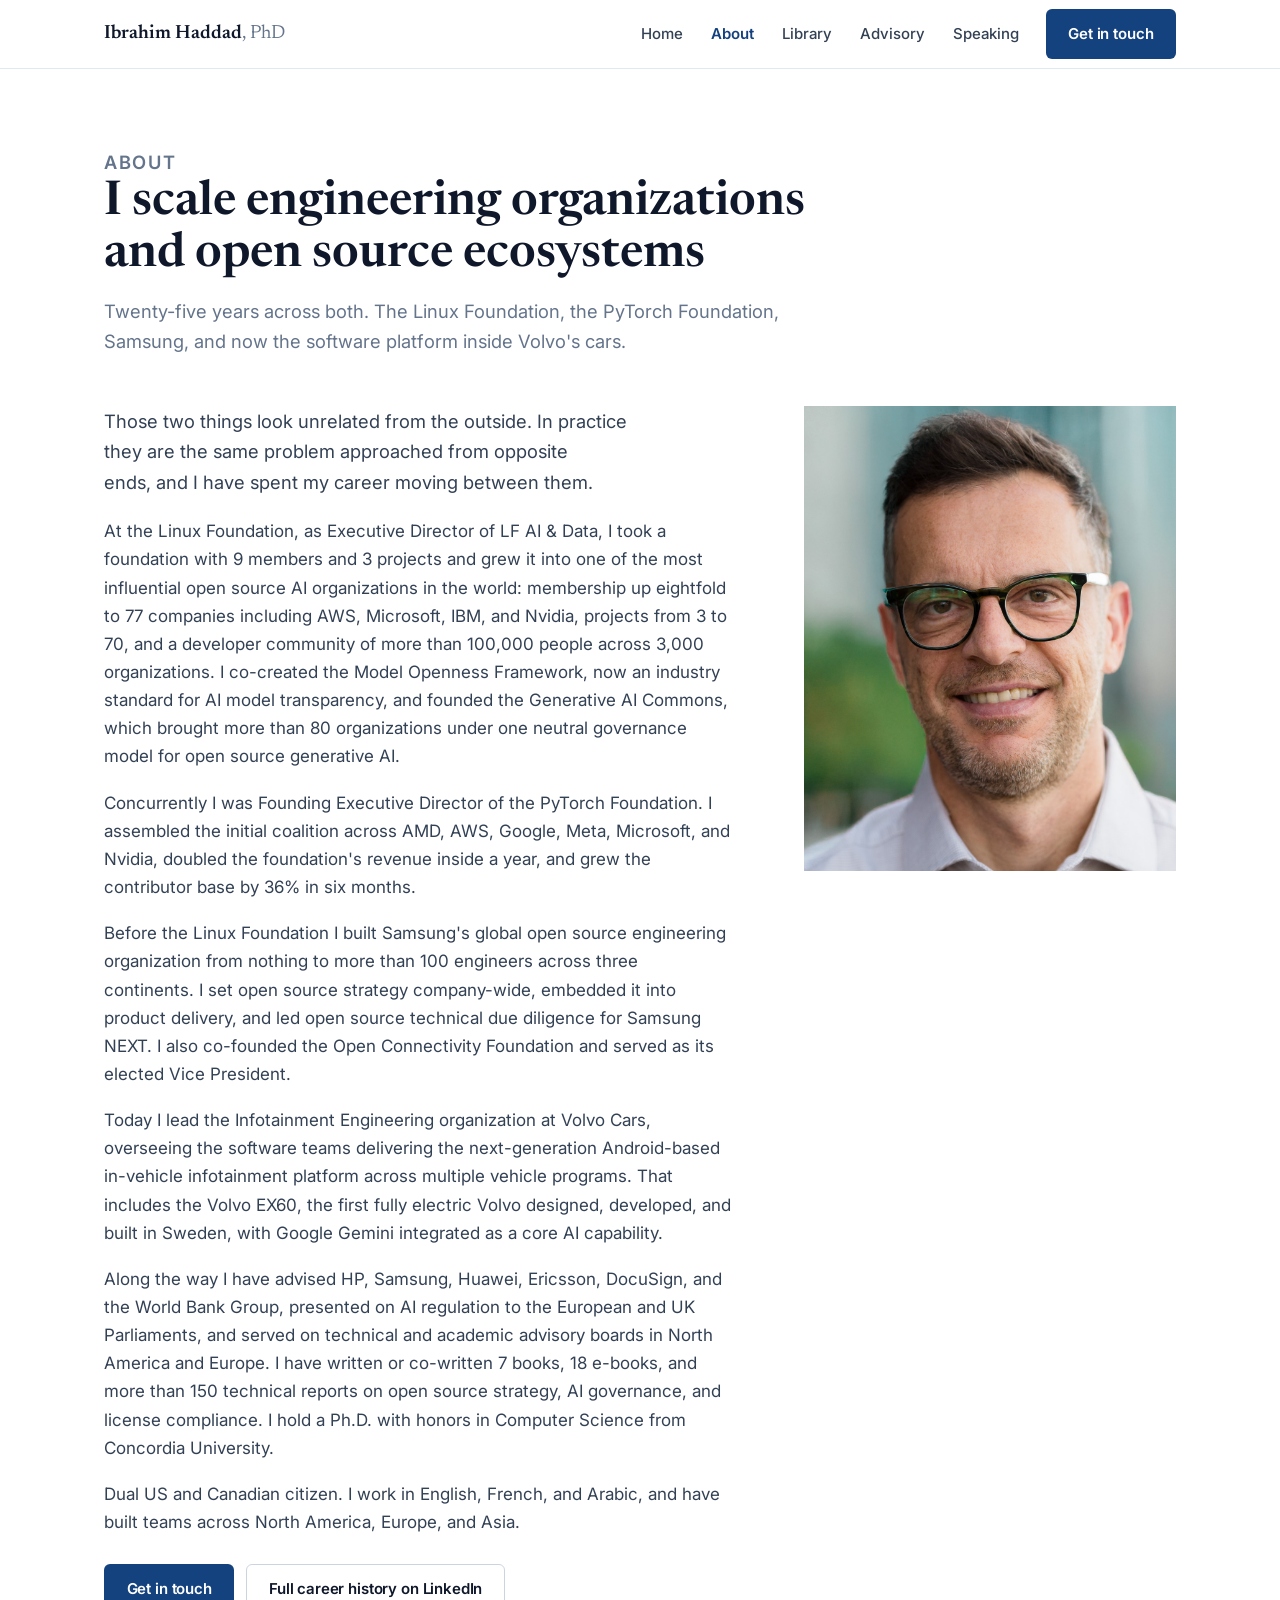
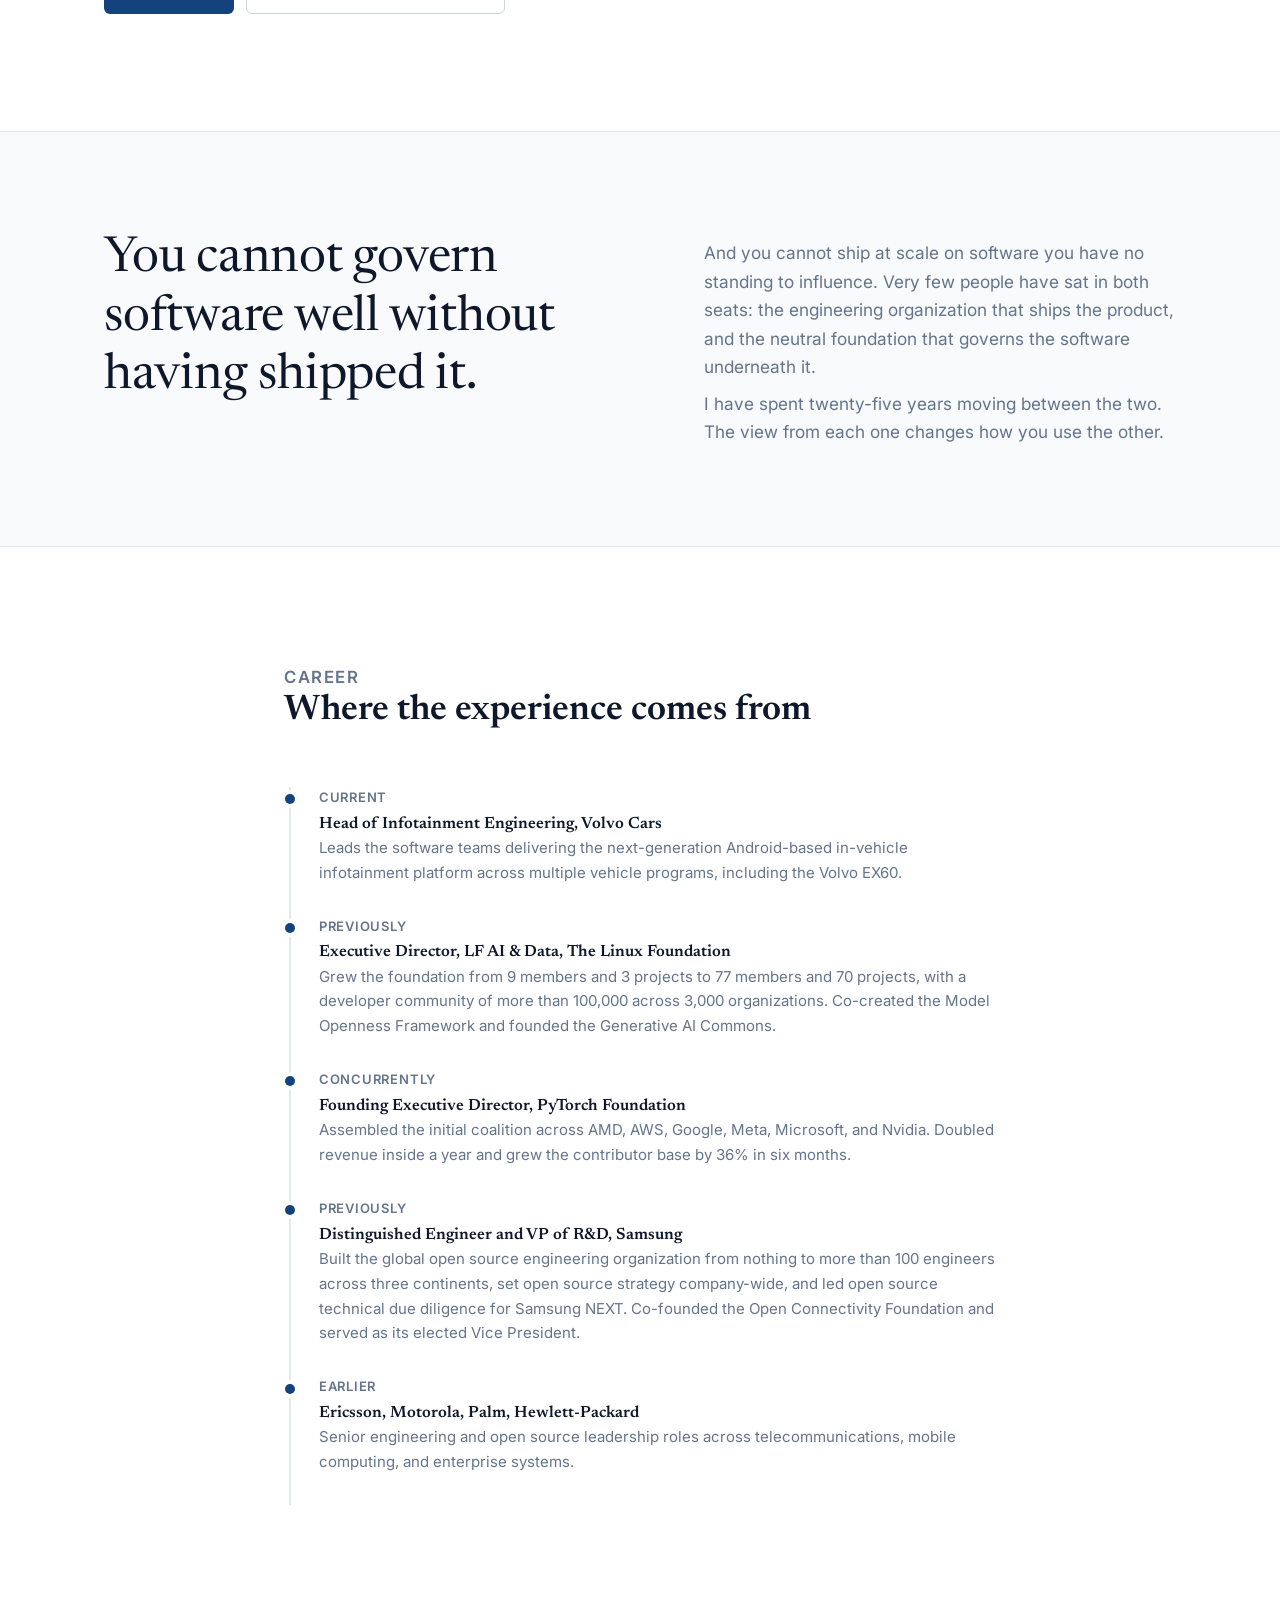
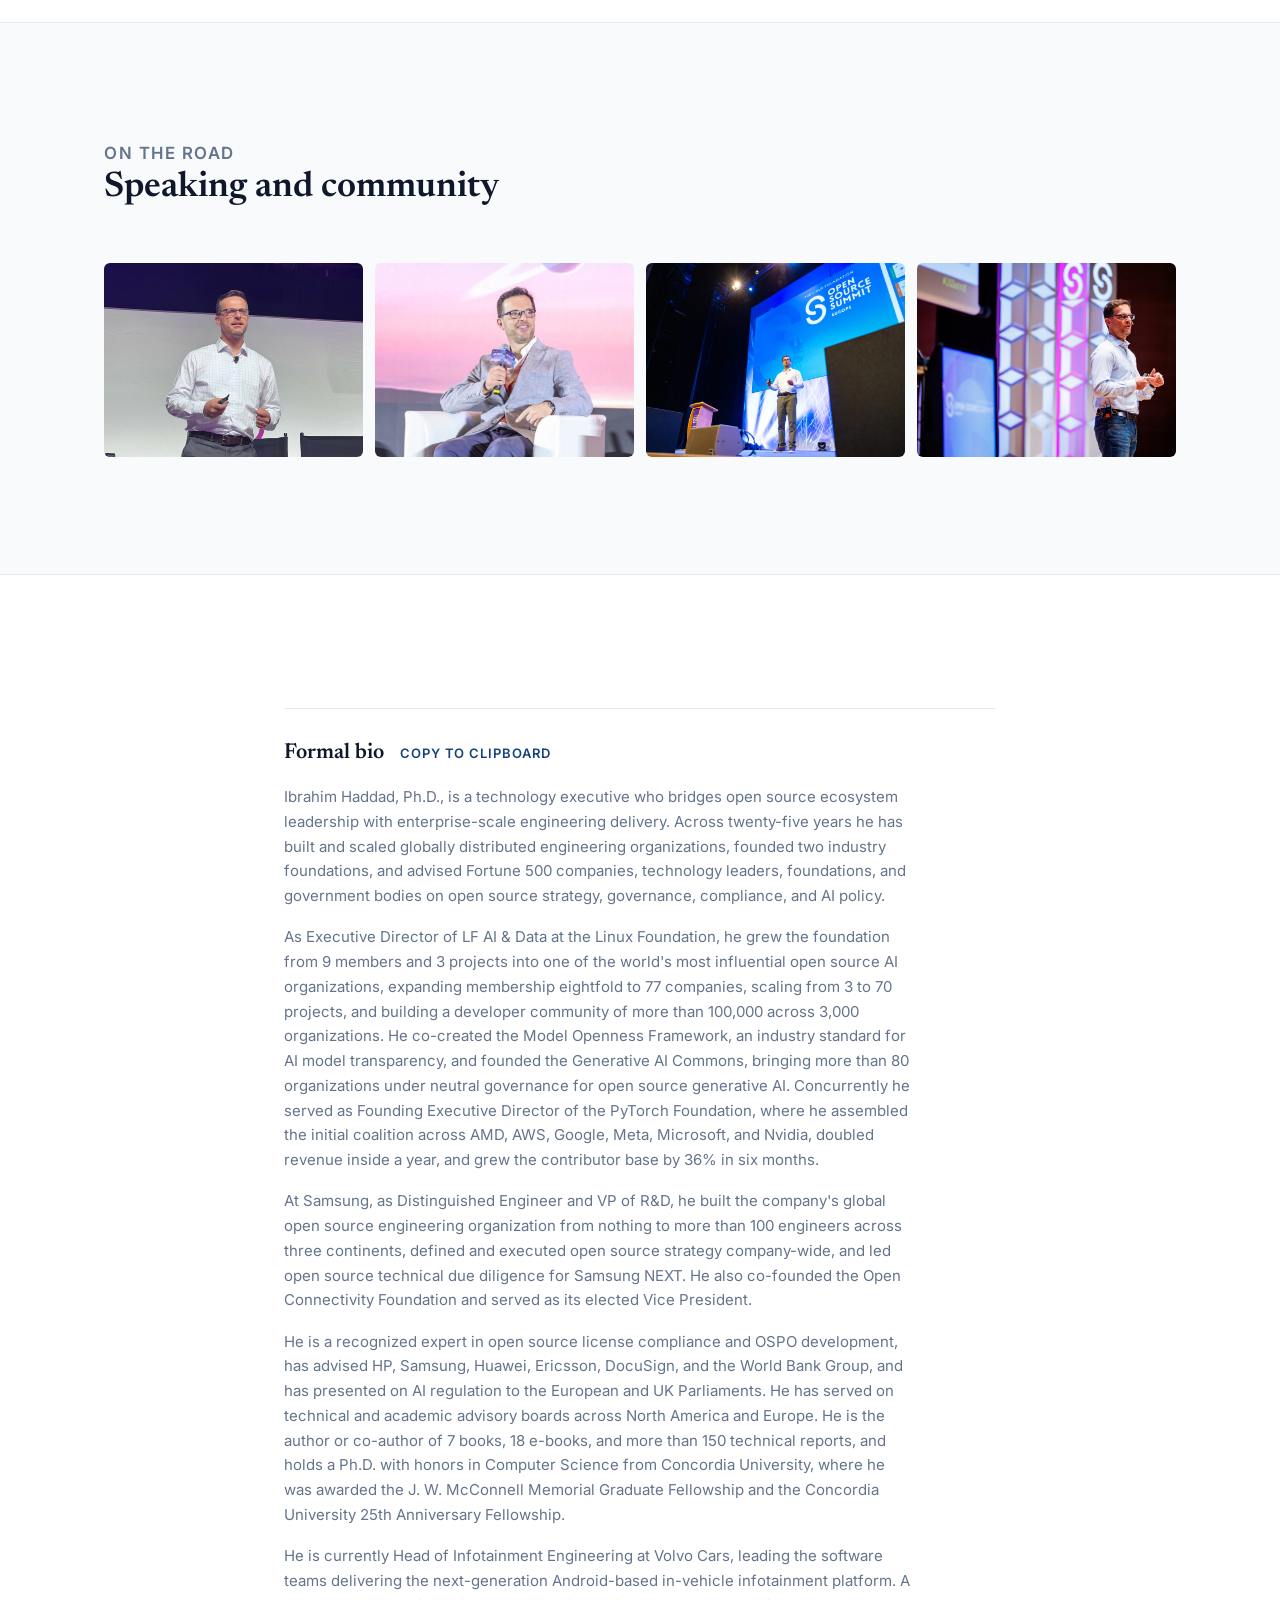
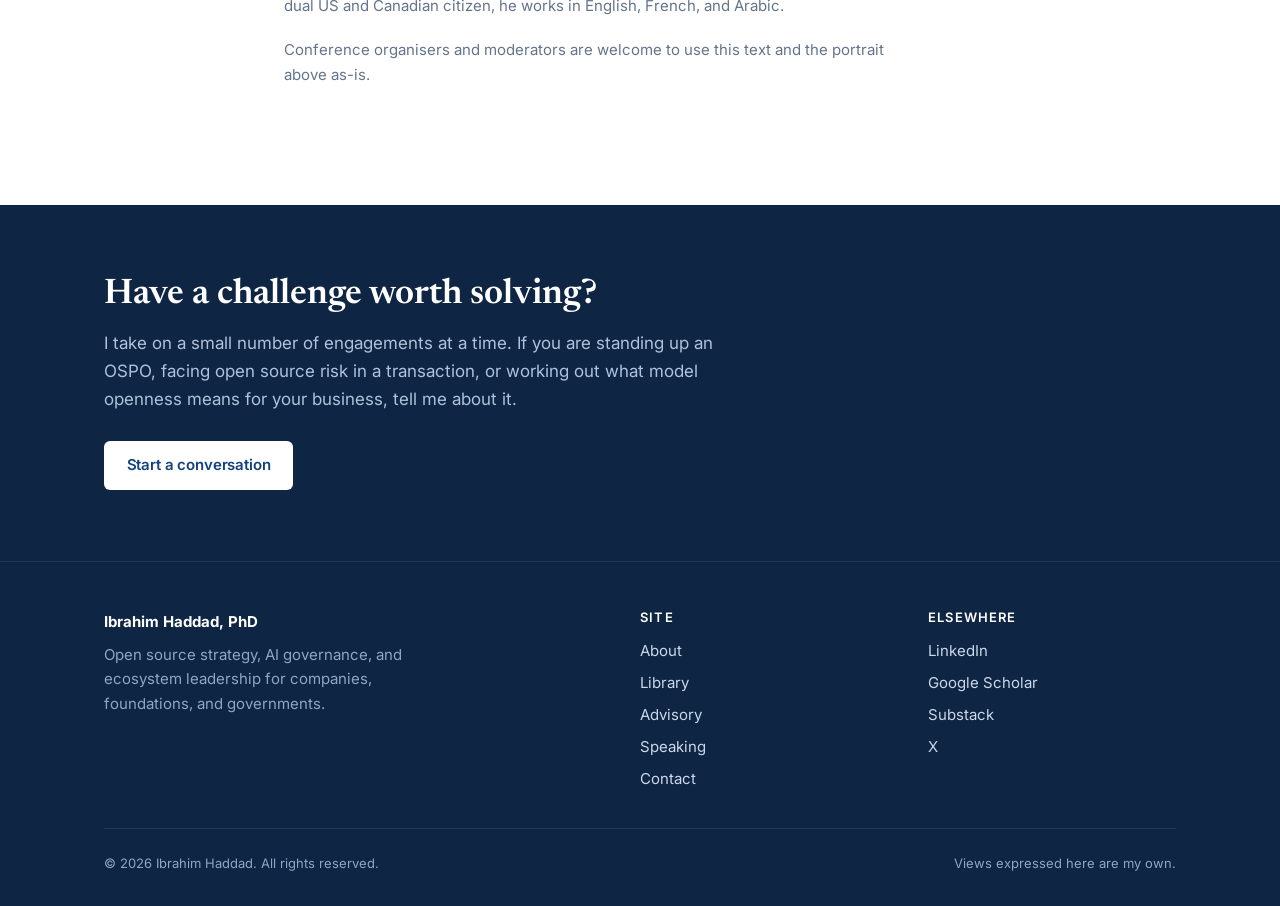
==== commit 263773df: "Rework the About page from the current LinkedIn bio The About page was built from what the old site " ====
--- a/about/index.html
+++ b/about/index.html
@@ -4,12 +4,12 @@
 <meta charset="utf-8">
 <meta name="viewport" content="width=device-width, initial-scale=1">
 <title>About - Ibrahim Haddad, PhD</title>
-<meta name="description" content="Ibrahim Haddad, PhD. Technology executive and open source strategist. Founder of the PyTorch Foundation, co-creator of the Model Openness Framework. Author, speaker, advisor.">
+<meta name="description" content="Ibrahim Haddad, PhD. Executive Director of LF AI &amp; Data, Founding Executive Director of the PyTorch Foundation, co-creator of the Model Openness Framework. Now Head of Infotainment Engineering at Volvo Cars.">
 <link rel="canonical" href="https://www.ibrahimatlinux.com/about/">
 <meta property="og:type" content="website">
 <meta property="og:site_name" content="Ibrahim Haddad, PhD">
 <meta property="og:title" content="About - Ibrahim Haddad, PhD">
-<meta property="og:description" content="Ibrahim Haddad, PhD. Technology executive and open source strategist. Founder of the PyTorch Foundation, co-creator of the Model Openness Framework. Author, speaker, advisor.">
+<meta property="og:description" content="Ibrahim Haddad, PhD. Executive Director of LF AI &amp; Data, Founding Executive Director of the PyTorch Foundation, co-creator of the Model Openness Framework. Now Head of Infotainment Engineering at Volvo Cars.">
 <meta property="og:image" content="https://www.ibrahimatlinux.com/assets/img/ibrahim-haddad.jpg">
 <meta name="twitter:card" content="summary_large_image">
 <link rel="preconnect" href="https://fonts.googleapis.com">
@@ -43,6 +43,21 @@
           "@type": "CollegeOrUniversity",
           "name": "Concordia University"
         },
+        "knowsLanguage": [
+          "en",
+          "fr",
+          "ar"
+        ],
+        "nationality": [
+          {
+            "@type": "Country",
+            "name": "United States"
+          },
+          {
+            "@type": "Country",
+            "name": "Canada"
+          }
+        ],
         "knowsAbout": [
           "Open source strategy",
           "Open Source Program Office",
@@ -78,7 +93,7 @@
         "@id": "https://www.ibrahimatlinux.com/about/#webpage",
         "url": "https://www.ibrahimatlinux.com/about/",
         "name": "About - Ibrahim Haddad, PhD",
-        "description": "Ibrahim Haddad, PhD. Technology executive and open source strategist. Founder of the PyTorch Foundation, co-creator of the Model Openness Framework. Author, speaker, advisor.",
+        "description": "Ibrahim Haddad, PhD. Executive Director of LF AI & Data, Founding Executive Director of the PyTorch Foundation, co-creator of the Model Openness Framework. Now Head of Infotainment Engineering at Volvo Cars.",
         "isPartOf": {
           "@id": "https://www.ibrahimatlinux.com/#website"
         },
@@ -132,39 +147,53 @@
   <section class="pagehead">
     <div class="container">
       <p class="eyebrow">About</p>
-      <h1>Engineering leadership and open source strategy</h1>
-      <p>Twenty-five years of building engineering organizations inside some of the largest
-      technology companies in the world, and founding two of the open source ecosystem's
-      consequential foundations. Still doing both.</p>
+      <h1>I scale engineering organizations and open source ecosystems</h1>
+      <p>Twenty-five years across both. The Linux Foundation, the PyTorch Foundation, Samsung,
+      and now the software platform inside Volvo's cars.</p>
     </div>
   </section>
 
   <section class="section">
     <div class="container hero__grid hero__grid--top">
       <div>
-        <p class="lede">I have spent my career in two places that rarely overlap. Inside companies,
-        building the engineering organizations that ship software to millions of people. And
-        outside them, in the neutral ground of foundations, where competitors agree on how the
-        software underneath everyone's products is going to be governed.</p>
-
-        <p>At Samsung I founded the Open Source Group and grew it to more than 100 engineers across
-        seven countries. I had no line authority over any of the business units I needed to change,
-        which turned out to be the useful part of the job: you learn quickly that a policy nobody
-        asked for only survives if the engineers it lands on can see what it buys them.</p>
-
-        <p>At the Linux Foundation I grew LF AI &amp; Data into the largest neutral open source AI
-        ecosystem, and served concurrently as Founding Executive Director of the PyTorch Foundation,
-        where the work was getting AMD, AWS, Google, Meta, Microsoft, and NVIDIA to agree on one
-        governance model for software they all depend on and none of them controls. I co-created the
-        Model Openness Framework, now a reference standard for AI model transparency, and launched
-        the Generative AI Commons.</p>
-
-        <p>I have advised the World Bank Group, and presented on AI regulation to the European and
-        UK Parliaments. I have written 7 books and 19 e-books, and more than 150 publications. I
-        hold a Ph.D. with honors in Computer Science from Concordia University. Today I am Head of
-        Infotainment Engineering at Volvo Cars, which puts me back on the delivery side of the
-        problem, shipping an in-vehicle software platform across three platforms and two hardware
-        architectures.</p>
+        <p class="lede">Those two things look unrelated from the outside. In practice they are the
+        same problem approached from opposite ends, and I have spent my career moving between
+        them.</p>
+
+        <p>At the Linux Foundation, as Executive Director of LF AI &amp; Data, I took a foundation
+        with 9 members and 3 projects and grew it into one of the most influential open source AI
+        organizations in the world: membership up eightfold to 77 companies including AWS,
+        Microsoft, IBM, and Nvidia, projects from 3 to 70, and a developer community of more than
+        100,000 people across 3,000 organizations. I co-created the Model Openness Framework, now an
+        industry standard for AI model transparency, and founded the Generative AI Commons, which
+        brought more than 80 organizations under one neutral governance model for open source
+        generative AI.</p>
+
+        <p>Concurrently I was Founding Executive Director of the PyTorch Foundation. I assembled the
+        initial coalition across AMD, AWS, Google, Meta, Microsoft, and Nvidia, doubled the
+        foundation's revenue inside a year, and grew the contributor base by 36% in six months.</p>
+
+        <p>Before the Linux Foundation I built Samsung's global open source engineering organization
+        from nothing to more than 100 engineers across three continents. I set open source strategy
+        company-wide, embedded it into product delivery, and led open source technical due diligence
+        for Samsung NEXT. I also co-founded the Open Connectivity Foundation and served as its
+        elected Vice President.</p>
+
+        <p>Today I lead the Infotainment Engineering organization at Volvo Cars, overseeing the
+        software teams delivering the next-generation Android-based in-vehicle infotainment platform
+        across multiple vehicle programs. That includes the Volvo EX60, the first fully electric
+        Volvo designed, developed, and built in Sweden, with Google Gemini integrated as a core AI
+        capability.</p>
+
+        <p>Along the way I have advised HP, Samsung, Huawei, Ericsson, DocuSign, and the World Bank
+        Group, presented on AI regulation to the European and UK Parliaments, and served on
+        technical and academic advisory boards in North America and Europe. I have written or
+        co-written 7 books, 18 e-books, and more than 150 technical reports on open source strategy,
+        AI governance, and license compliance. I hold a Ph.D. with honors in Computer Science from
+        Concordia University.</p>
+
+        <p>Dual US and Canadian citizen. I work in English, French, and Arabic, and have built teams
+        across North America, Europe, and Asia.</p>
 
         <div class="btn-row">
           <a class="btn btn--primary" href="/contact/">Get in touch</a>
@@ -179,26 +208,27 @@
 
   <section class="claim section--alt">
     <div class="container claim__grid">
-      <blockquote>I have run both sides of open source.</blockquote>
+      <blockquote>You cannot govern software well without having shipped it.</blockquote>
       <div>
-        <p class="claim__follow">The engineering organization that ships the product, and the
-        neutral foundation that governs the software underneath it. Very few people have sat in
-        both seats, and the ones who have tend to make better calls in either.</p>
-        <p class="claim__follow">You cannot govern software well without having shipped it, and
-        you cannot ship at scale on software you have no standing to influence.</p>
+        <p class="claim__follow">And you cannot ship at scale on software you have no standing to
+        influence. Very few people have sat in both seats: the engineering organization that ships
+        the product, and the neutral foundation that governs the software underneath it.</p>
+        <p class="claim__follow">I have spent twenty-five years moving between the two. The view
+        from each one changes how you use the other.</p>
       </div>
     </div>
   </section>
 
   <!-- ======================================================================
-       POINT OF VIEW  --  section pending
-
-       This is where the "how I actually operate" writing goes: the opinion
-       worth defending, the hard thing and what it cost, why Volvo after the
-       Linux Foundation, and how decisions get made with incomplete
-       information. It is deliberately empty rather than filled with plausible
-       generalities, because generalities here would undo the whole point of
-       the section.
+       HOW I OPERATE  --  section pending
+
+       Everything above is what he has done. This is where what he is like to
+       work with goes: what he does in the first month somewhere new, how a
+       call gets made on incomplete information, what he refuses to do.
+
+       Left deliberately empty. Plausible generalities here would read as
+       competent and say nothing, which is the exact failure this section
+       exists to fix.
        ====================================================================== -->
 
   <section class="section">
@@ -208,29 +238,29 @@
         <div class="tl-item">
           <span class="when">Current</span>
           <h3>Head of Infotainment Engineering, Volvo Cars</h3>
-          <p>Leads engineering for the next-generation in-vehicle software platform across three
-          platforms and two hardware architectures.</p>
+          <p>Leads the software teams delivering the next-generation Android-based in-vehicle
+          infotainment platform across multiple vehicle programs, including the Volvo EX60.</p>
         </div>
         <div class="tl-item">
           <span class="when">Previously</span>
-          <h3>VP of AI Strategic Programs, The Linux Foundation</h3>
-          <p>Grew LF AI &amp; Data into the largest neutral open source AI ecosystem. Co-created the
-          Model Openness Framework, now a reference standard for AI model transparency, and launched
-          the Generative AI Commons.</p>
+          <h3>Executive Director, LF AI &amp; Data, The Linux Foundation</h3>
+          <p>Grew the foundation from 9 members and 3 projects to 77 members and 70 projects, with a
+          developer community of more than 100,000 across 3,000 organizations. Co-created the Model
+          Openness Framework and founded the Generative AI Commons.</p>
         </div>
         <div class="tl-item">
           <span class="when">Concurrently</span>
           <h3>Founding Executive Director, PyTorch Foundation</h3>
-          <p>Stood up the foundation and its neutral governance model, uniting AMD, AWS, Google,
-          Meta, Microsoft, and NVIDIA.</p>
+          <p>Assembled the initial coalition across AMD, AWS, Google, Meta, Microsoft, and Nvidia.
+          Doubled revenue inside a year and grew the contributor base by 36% in six months.</p>
         </div>
         <div class="tl-item">
           <span class="when">Previously</span>
           <h3>Distinguished Engineer and VP of R&amp;D, Samsung</h3>
-          <p>Founded and scaled Samsung's global Open Source Group to over 100 engineers across
-          seven countries, embedding open source strategy and compliance across business units
-          without formal line authority. Co-founded the Open Connectivity Foundation and served as
-          its elected Vice President.</p>
+          <p>Built the global open source engineering organization from nothing to more than 100
+          engineers across three continents, set open source strategy company-wide, and led open
+          source technical due diligence for Samsung NEXT. Co-founded the Open Connectivity
+          Foundation and served as its elected Vice President.</p>
         </div>
         <div class="tl-item">
           <span class="when">Earlier</span>
@@ -268,28 +298,35 @@
           foundations, and advised Fortune 500 companies, technology leaders, foundations, and
           government bodies on open source strategy, governance, compliance, and AI policy.</p>
 
-          <p>As Vice President of AI Strategic Programs at the Linux Foundation, he grew LF AI &amp;
-          Data into the largest neutral open source AI ecosystem. Concurrently, he served as Founding
-          Executive Director of the PyTorch Foundation. He co-created the Model Openness Framework,
-          now a reference standard for AI model transparency, and launched the Generative AI Commons
-          to advance secure, ethical, and accessible AI innovation. At Samsung, as Distinguished
-          Engineer and VP of R&amp;D, he founded and scaled the company's global Open Source Group to
-          over 100 engineers across seven countries, embedding open source strategy and compliance
-          across business units without formal line authority. He also co-founded the Open
-          Connectivity Foundation and served as its elected Vice President.</p>
+          <p>As Executive Director of LF AI &amp; Data at the Linux Foundation, he grew the
+          foundation from 9 members and 3 projects into one of the world's most influential open
+          source AI organizations, expanding membership eightfold to 77 companies, scaling from 3 to
+          70 projects, and building a developer community of more than 100,000 across 3,000
+          organizations. He co-created the Model Openness Framework, an industry standard for AI
+          model transparency, and founded the Generative AI Commons, bringing more than 80
+          organizations under neutral governance for open source generative AI. Concurrently he
+          served as Founding Executive Director of the PyTorch Foundation, where he assembled the
+          initial coalition across AMD, AWS, Google, Meta, Microsoft, and Nvidia, doubled revenue
+          inside a year, and grew the contributor base by 36% in six months.</p>
+
+          <p>At Samsung, as Distinguished Engineer and VP of R&amp;D, he built the company's global
+          open source engineering organization from nothing to more than 100 engineers across three
+          continents, defined and executed open source strategy company-wide, and led open source
+          technical due diligence for Samsung NEXT. He also co-founded the Open Connectivity
+          Foundation and served as its elected Vice President.</p>
 
           <p>He is a recognized expert in open source license compliance and OSPO development, has
-          advised the World Bank Group, and has presented on AI regulation to the European and UK
-          Parliaments. A staunch advocate for collaborative development, he believes open source
-          delivers faster, better, and more cost-effective innovation. He is the author of 7 books,
-          19 e-books, and over 150 publications, and holds a Ph.D. with honors in Computer Science
-          from Concordia University, where he was awarded the J. W. McConnell Memorial Graduate
-          Fellowship and the Concordia University 25th Anniversary Fellowship.</p>
-
-          <p>Over his career he has held executive and technical leadership roles at Volvo Cars,
-          Samsung, the Linux Foundation, Ericsson, Motorola, Palm, and Hewlett-Packard, delivering
-          complex software platforms across telecommunications, mobile computing, automotive, and
-          AI. He is currently Head of Infotainment Engineering at Volvo Cars.</p>
+          advised HP, Samsung, Huawei, Ericsson, DocuSign, and the World Bank Group, and has
+          presented on AI regulation to the European and UK Parliaments. He has served on technical
+          and academic advisory boards across North America and Europe. He is the author or
+          co-author of 7 books, 18 e-books, and more than 150 technical reports, and holds a Ph.D.
+          with honors in Computer Science from Concordia University, where he was awarded the
+          J. W. McConnell Memorial Graduate Fellowship and the Concordia University 25th Anniversary
+          Fellowship.</p>
+
+          <p>He is currently Head of Infotainment Engineering at Volvo Cars, leading the software
+          teams delivering the next-generation Android-based in-vehicle infotainment platform. A
+          dual US and Canadian citizen, he works in English, French, and Arabic.</p>
         </div>
         <p class="form__note" style="margin-top:1.25rem">Conference organisers and moderators are
         welcome to use this text and the portrait above as-is.</p>
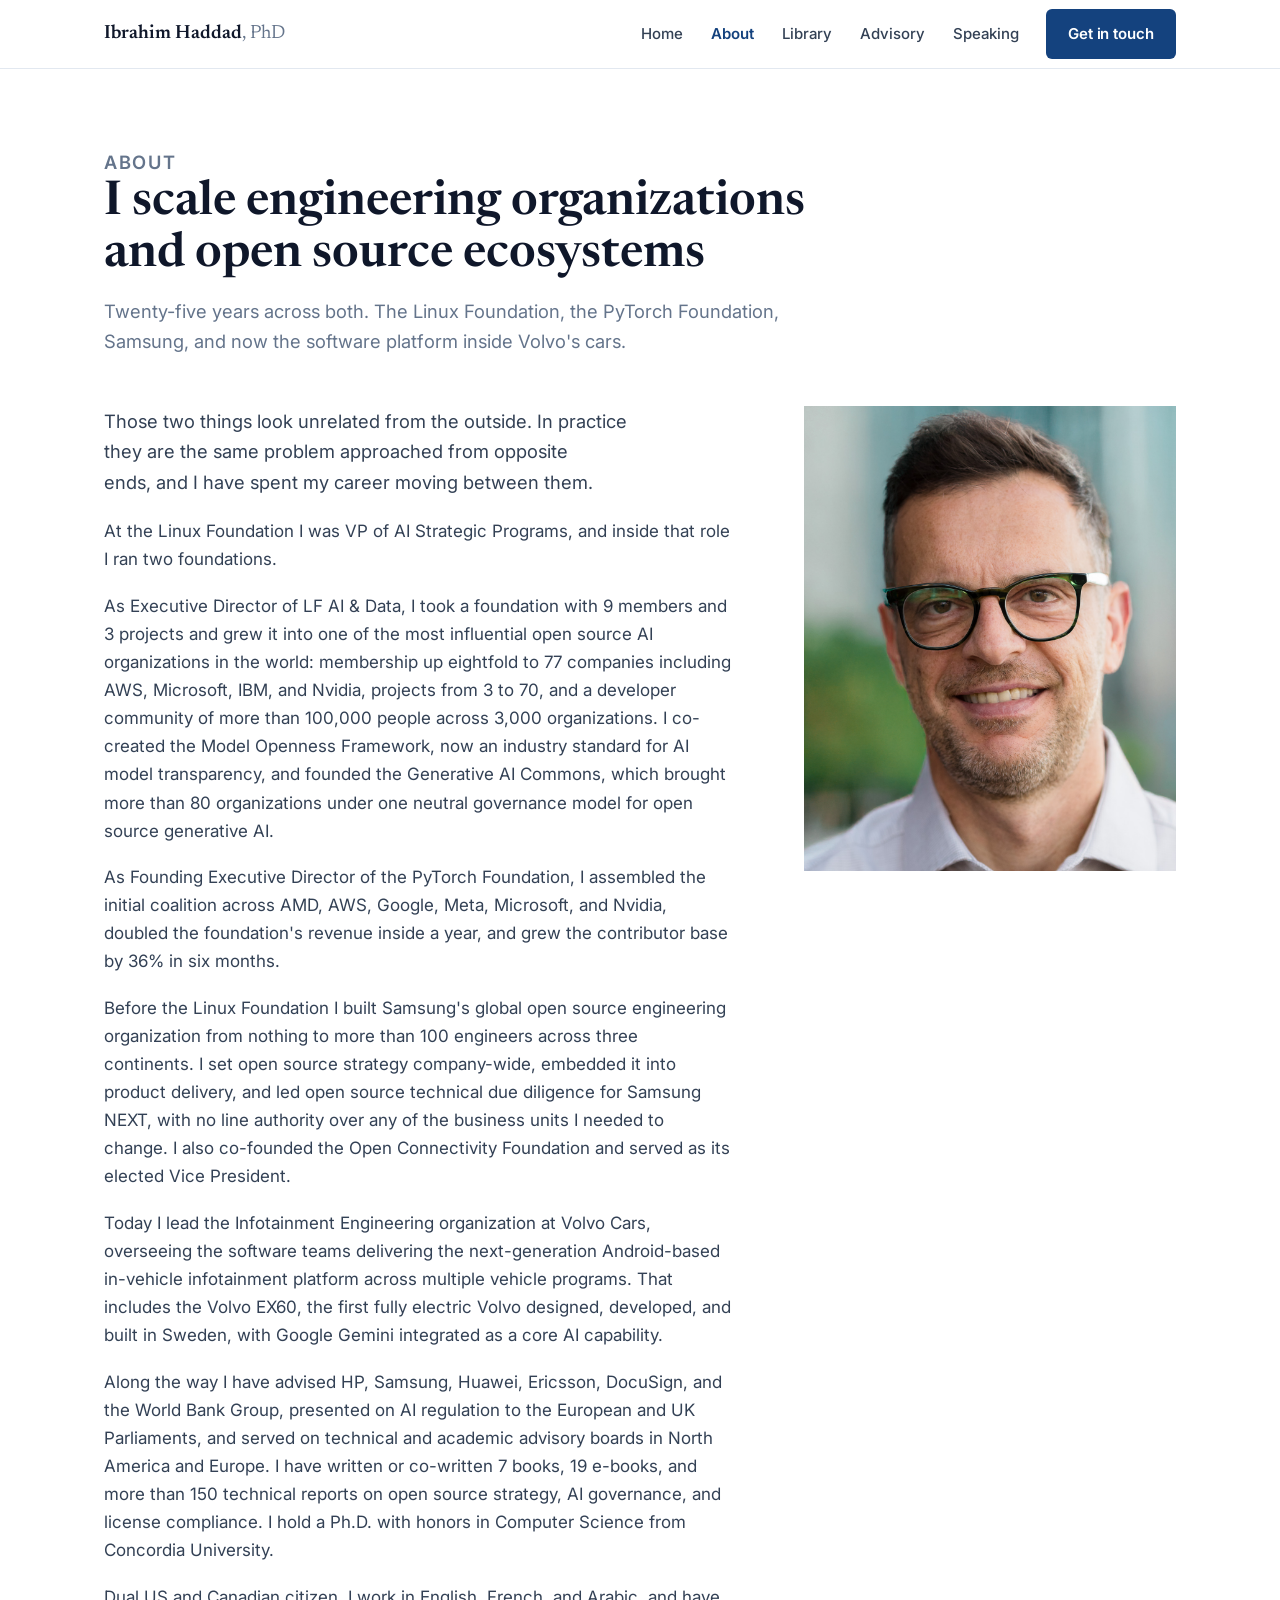
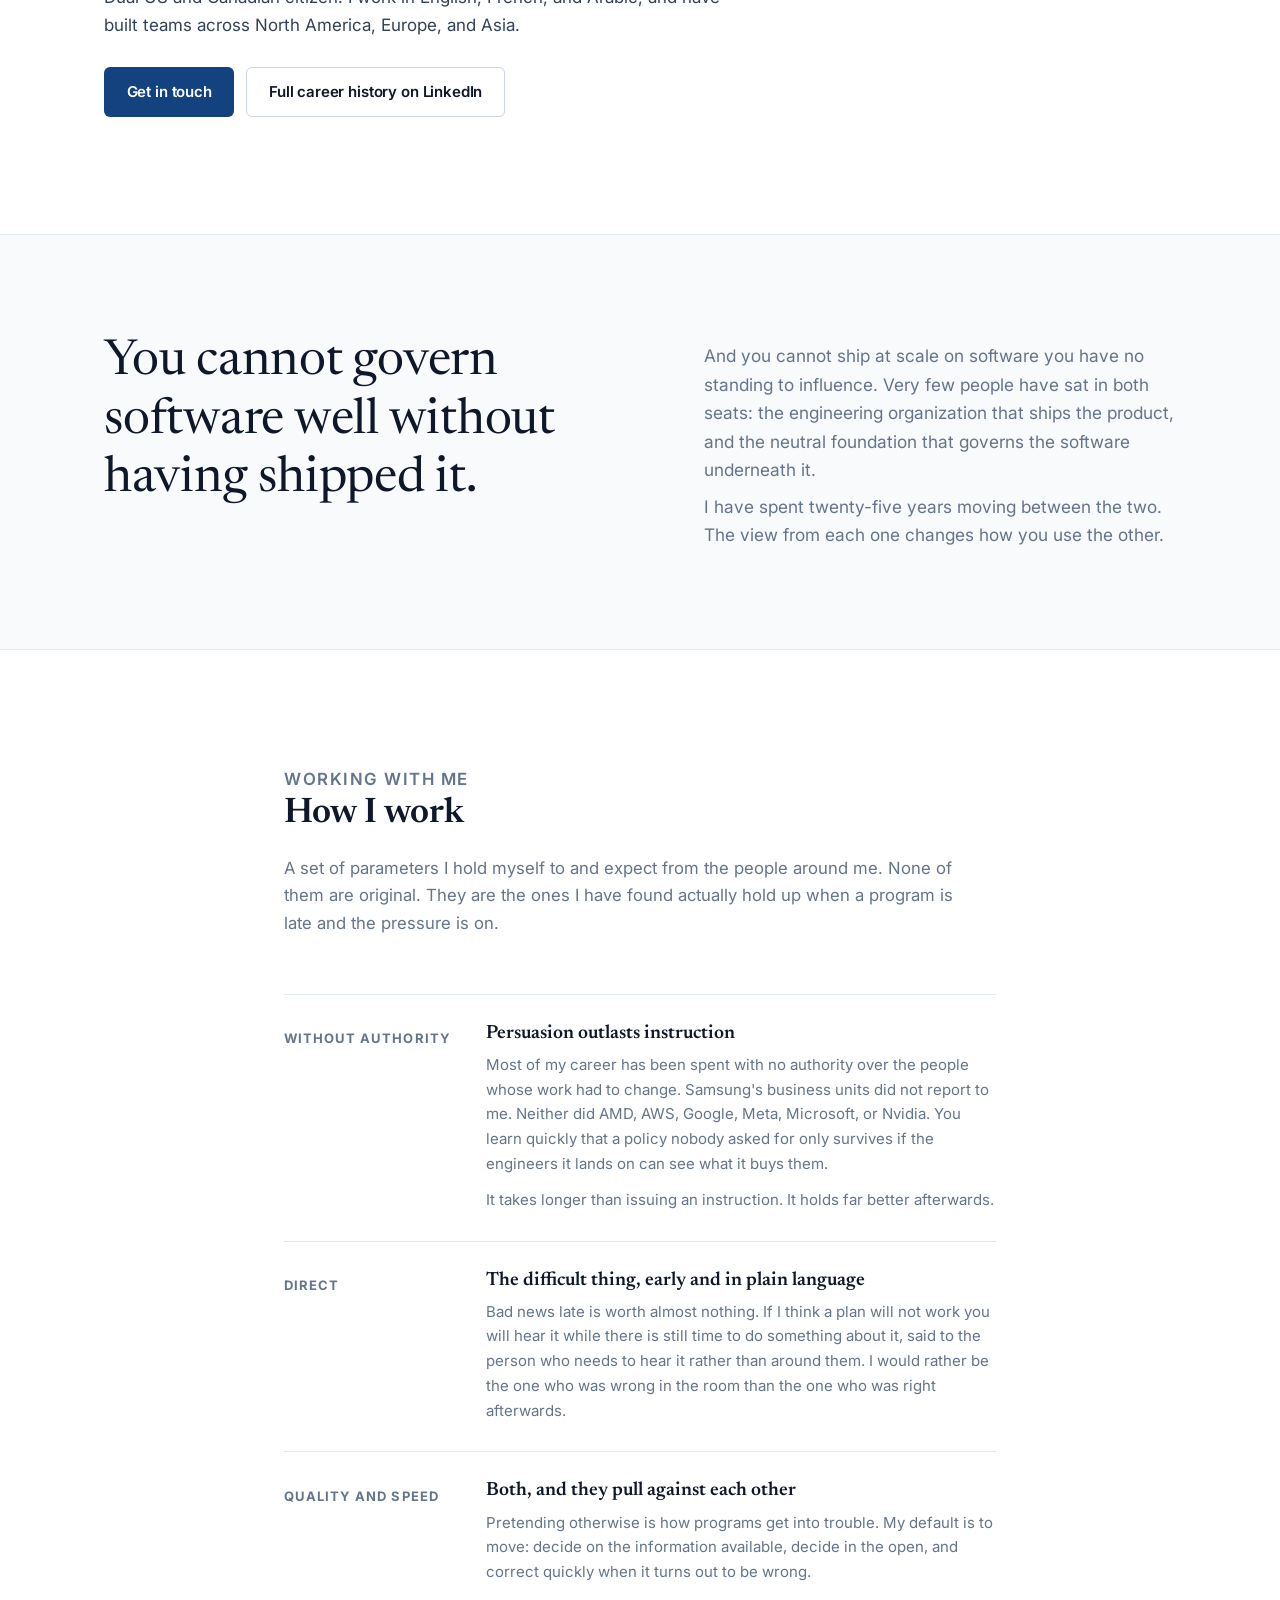
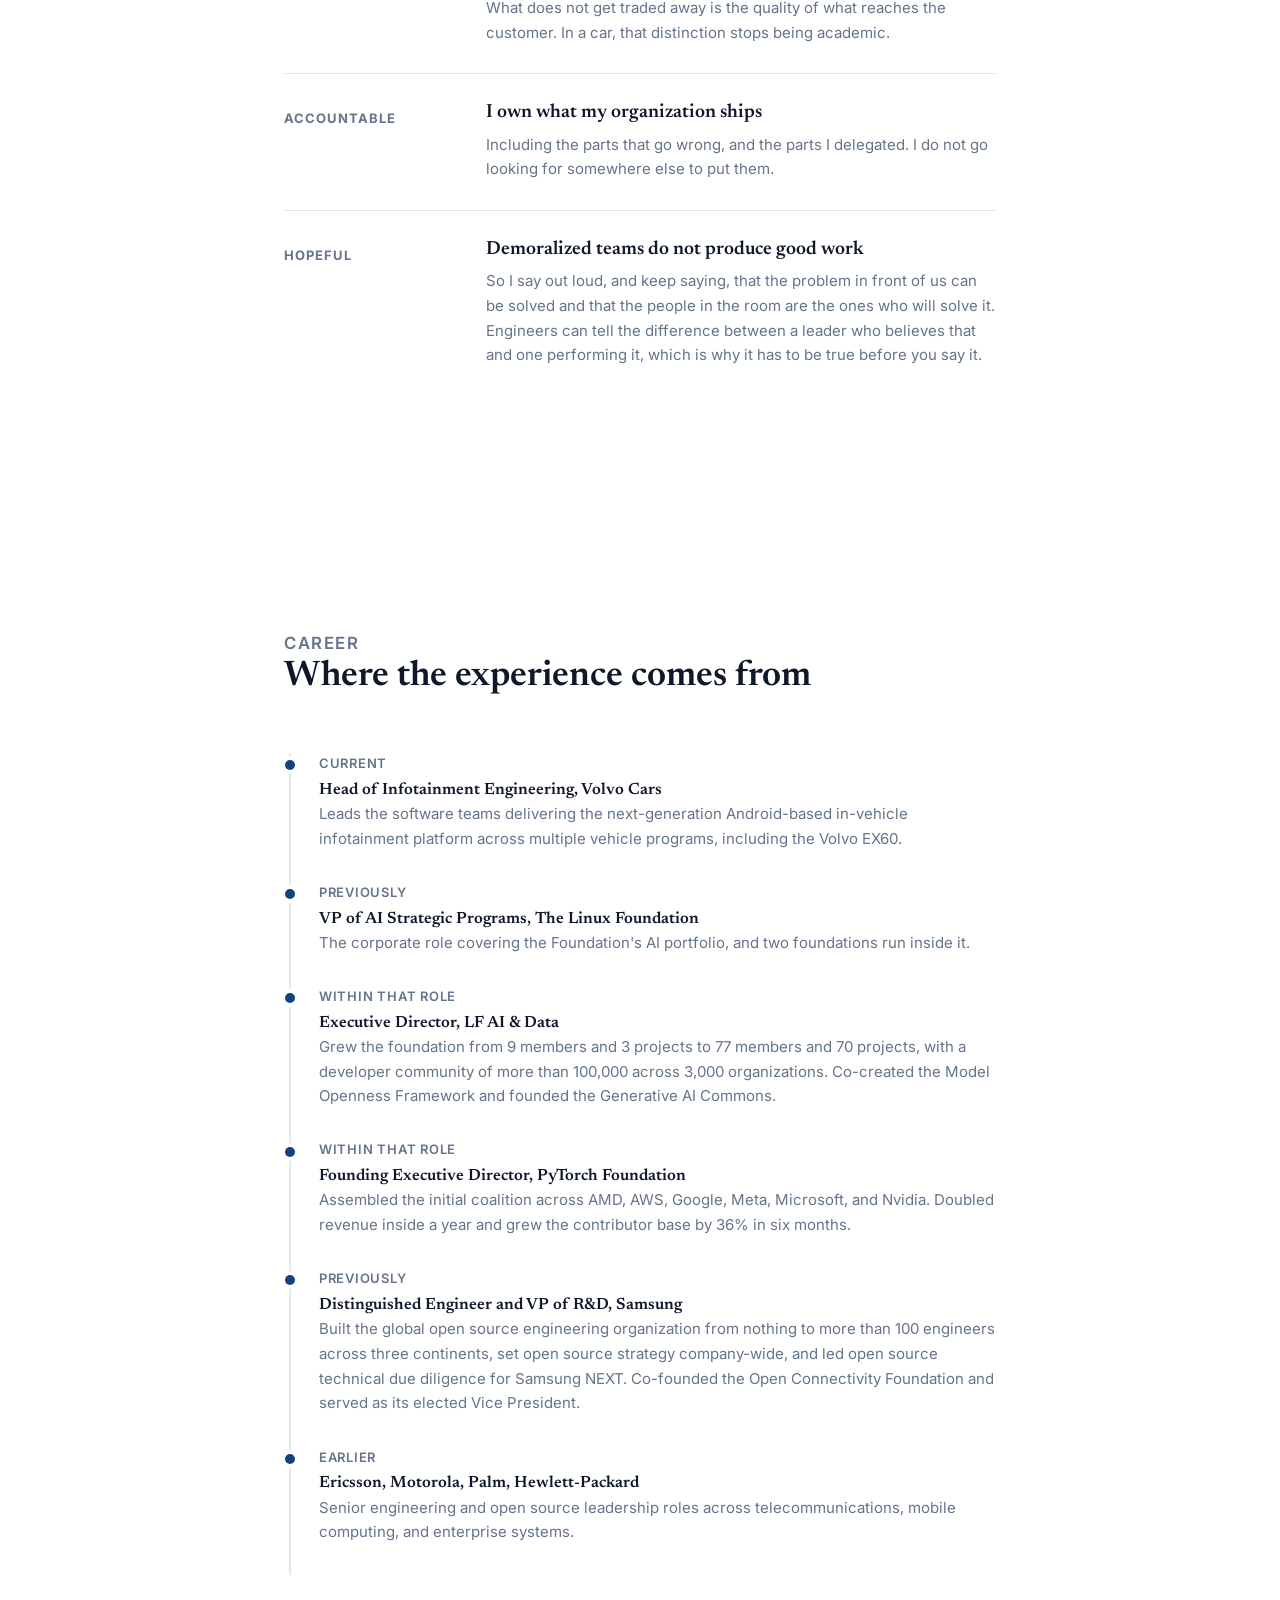
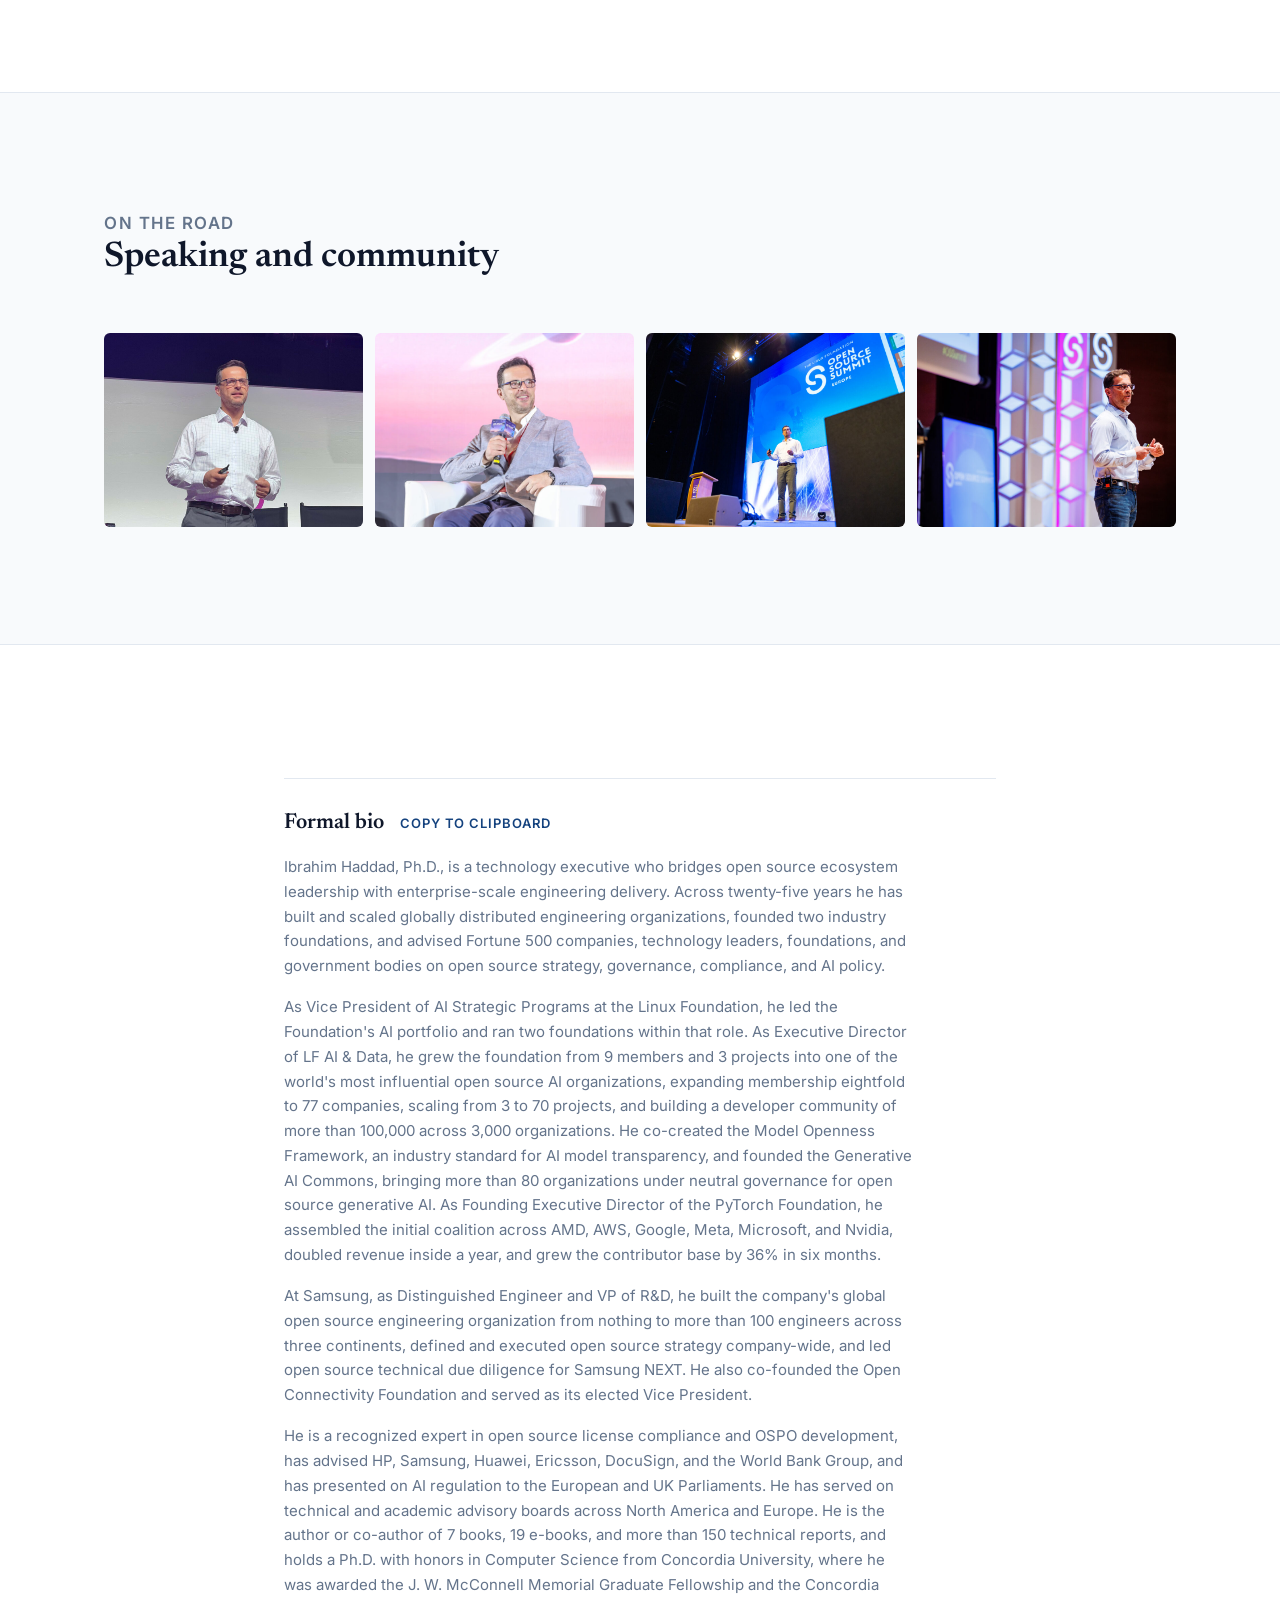
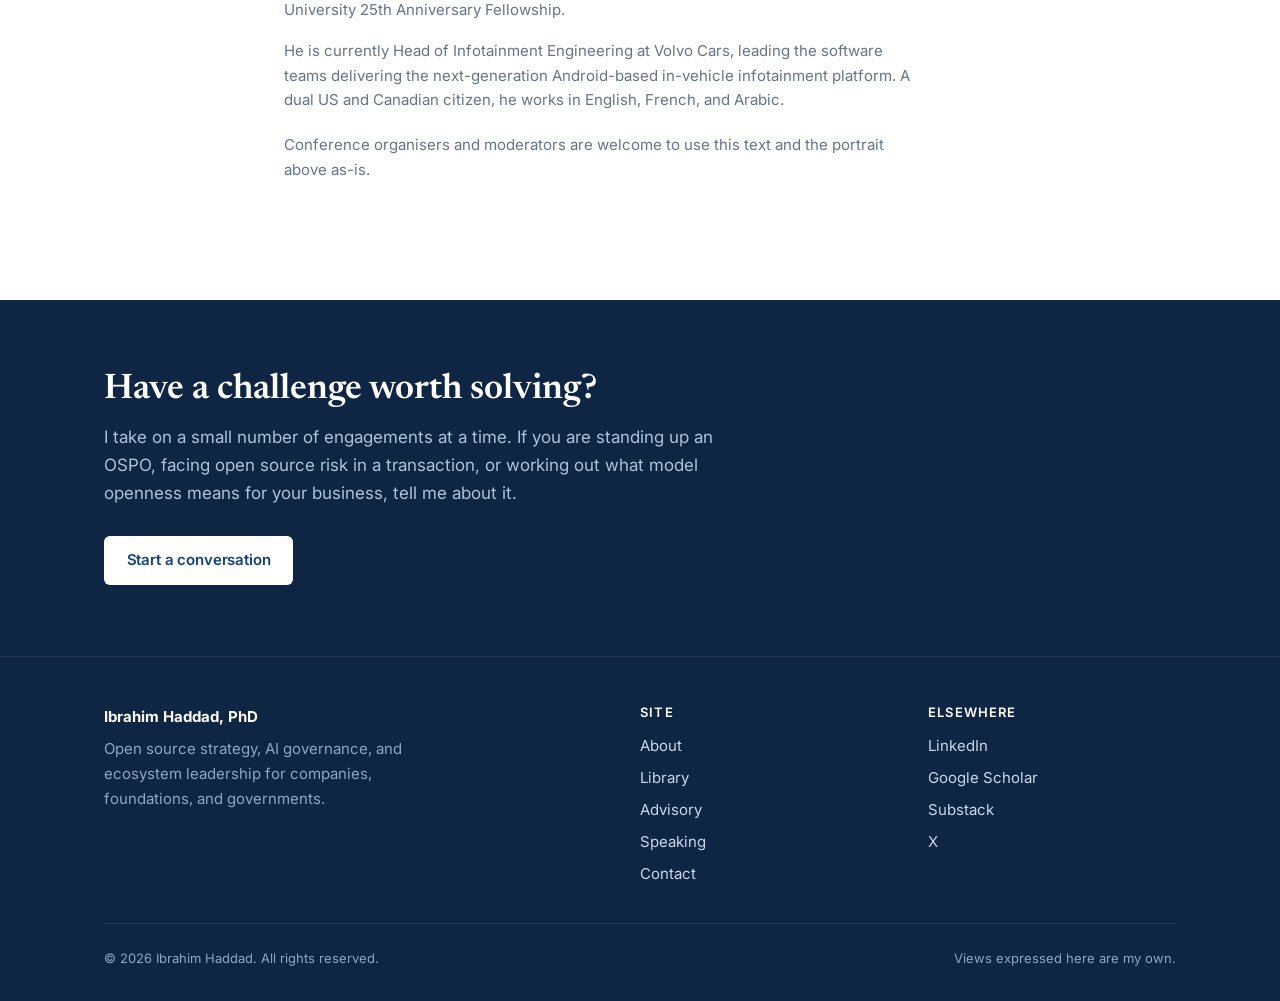
==== commit 673578a7: "Add the How I work section, and correct the Linux Foundation titles Four corrections from Ibrahim.  " ====
--- a/about/index.html
+++ b/about/index.html
@@ -160,24 +160,27 @@
         same problem approached from opposite ends, and I have spent my career moving between
         them.</p>
 
-        <p>At the Linux Foundation, as Executive Director of LF AI &amp; Data, I took a foundation
-        with 9 members and 3 projects and grew it into one of the most influential open source AI
-        organizations in the world: membership up eightfold to 77 companies including AWS,
-        Microsoft, IBM, and Nvidia, projects from 3 to 70, and a developer community of more than
-        100,000 people across 3,000 organizations. I co-created the Model Openness Framework, now an
-        industry standard for AI model transparency, and founded the Generative AI Commons, which
-        brought more than 80 organizations under one neutral governance model for open source
-        generative AI.</p>
-
-        <p>Concurrently I was Founding Executive Director of the PyTorch Foundation. I assembled the
-        initial coalition across AMD, AWS, Google, Meta, Microsoft, and Nvidia, doubled the
-        foundation's revenue inside a year, and grew the contributor base by 36% in six months.</p>
+        <p>At the Linux Foundation I was VP of AI Strategic Programs, and inside that role I ran
+        two foundations.</p>
+
+        <p>As Executive Director of LF AI &amp; Data, I took a foundation with 9 members and 3
+        projects and grew it into one of the most influential open source AI organizations in the
+        world: membership up eightfold to 77 companies including AWS, Microsoft, IBM, and Nvidia,
+        projects from 3 to 70, and a developer community of more than 100,000 people across 3,000
+        organizations. I co-created the Model Openness Framework, now an industry standard for AI
+        model transparency, and founded the Generative AI Commons, which brought more than 80
+        organizations under one neutral governance model for open source generative AI.</p>
+
+        <p>As Founding Executive Director of the PyTorch Foundation, I assembled the initial
+        coalition across AMD, AWS, Google, Meta, Microsoft, and Nvidia, doubled the foundation's
+        revenue inside a year, and grew the contributor base by 36% in six months.</p>
 
         <p>Before the Linux Foundation I built Samsung's global open source engineering organization
         from nothing to more than 100 engineers across three continents. I set open source strategy
         company-wide, embedded it into product delivery, and led open source technical due diligence
-        for Samsung NEXT. I also co-founded the Open Connectivity Foundation and served as its
-        elected Vice President.</p>
+        for Samsung NEXT, with no line authority over any of the business units I needed to change.
+        I also co-founded the Open Connectivity Foundation and served as its elected Vice
+        President.</p>
 
         <p>Today I lead the Infotainment Engineering organization at Volvo Cars, overseeing the
         software teams delivering the next-generation Android-based in-vehicle infotainment platform
@@ -188,7 +191,7 @@
         <p>Along the way I have advised HP, Samsung, Huawei, Ericsson, DocuSign, and the World Bank
         Group, presented on AI regulation to the European and UK Parliaments, and served on
         technical and academic advisory boards in North America and Europe. I have written or
-        co-written 7 books, 18 e-books, and more than 150 technical reports on open source strategy,
+        co-written 7 books, 19 e-books, and more than 150 technical reports on open source strategy,
         AI governance, and license compliance. I hold a Ph.D. with honors in Computer Science from
         Concordia University.</p>
 
@@ -219,17 +222,73 @@
     </div>
   </section>
 
-  <!-- ======================================================================
-       HOW I OPERATE  --  section pending
-
-       Everything above is what he has done. This is where what he is like to
-       work with goes: what he does in the first month somewhere new, how a
-       call gets made on incomplete information, what he refuses to do.
-
-       Left deliberately empty. Plausible generalities here would read as
-       competent and say nothing, which is the exact failure this section
-       exists to fix.
-       ====================================================================== -->
+  <section class="section">
+    <div class="container narrow">
+      <div class="section-head">
+        <p class="eyebrow">Working with me</p>
+        <h2>How I work</h2>
+        <p>A set of parameters I hold myself to and expect from the people around me. None of them
+        are original. They are the ones I have found actually hold up when a program is late and
+        the pressure is on.</p>
+      </div>
+
+      <div class="route">
+        <div class="route__label">Without authority</div>
+        <div>
+          <h3>Persuasion outlasts instruction</h3>
+          <p>Most of my career has been spent with no authority over the people whose work had to
+          change. Samsung's business units did not report to me. Neither did AMD, AWS, Google, Meta,
+          Microsoft, or Nvidia. You learn quickly that a policy nobody asked for only survives if
+          the engineers it lands on can see what it buys them.</p>
+          <p>It takes longer than issuing an instruction. It holds far better afterwards.</p>
+        </div>
+      </div>
+
+      <div class="route">
+        <div class="route__label">Direct</div>
+        <div>
+          <h3>The difficult thing, early and in plain language</h3>
+          <p>Bad news late is worth almost nothing. If I think a plan will not work you will hear it
+          while there is still time to do something about it, said to the person who needs to hear
+          it rather than around them. I would rather be the one who was wrong in the room than the
+          one who was right afterwards.</p>
+        </div>
+      </div>
+
+      <div class="route">
+        <div class="route__label">Quality and speed</div>
+        <div>
+          <h3>Both, and they pull against each other</h3>
+          <p>Pretending otherwise is how programs get into trouble. My default is to move: decide on
+          the information available, decide in the open, and correct quickly when it turns out to be
+          wrong.</p>
+          <p>What does not get traded away is the quality of what reaches the customer. In a car,
+          that distinction stops being academic.</p>
+        </div>
+      </div>
+
+      <div class="route">
+        <div class="route__label">Accountable</div>
+        <div>
+          <h3>I own what my organization ships</h3>
+          <p>Including the parts that go wrong, and the parts I delegated. I do not go looking for
+          somewhere else to put them.</p>
+        </div>
+      </div>
+
+      <div class="route">
+        <div class="route__label">Hopeful</div>
+        <div>
+          <h3>Demoralized teams do not produce good work</h3>
+          <p>So I say out loud, and keep saying, that the problem in front of us can be solved and
+          that the people in the room are the ones who will solve it. Engineers can tell the
+          difference between a leader who believes that and one performing it, which is why it has
+          to be true before you say it.</p>
+        </div>
+      </div>
+    </div>
+  </section>
+
 
   <section class="section">
     <div class="container narrow">
@@ -243,13 +302,19 @@
         </div>
         <div class="tl-item">
           <span class="when">Previously</span>
-          <h3>Executive Director, LF AI &amp; Data, The Linux Foundation</h3>
+          <h3>VP of AI Strategic Programs, The Linux Foundation</h3>
+          <p>The corporate role covering the Foundation's AI portfolio, and two foundations run
+          inside it.</p>
+        </div>
+        <div class="tl-item">
+          <span class="when">Within that role</span>
+          <h3>Executive Director, LF AI &amp; Data</h3>
           <p>Grew the foundation from 9 members and 3 projects to 77 members and 70 projects, with a
           developer community of more than 100,000 across 3,000 organizations. Co-created the Model
           Openness Framework and founded the Generative AI Commons.</p>
         </div>
         <div class="tl-item">
-          <span class="when">Concurrently</span>
+          <span class="when">Within that role</span>
           <h3>Founding Executive Director, PyTorch Foundation</h3>
           <p>Assembled the initial coalition across AMD, AWS, Google, Meta, Microsoft, and Nvidia.
           Doubled revenue inside a year and grew the contributor base by 36% in six months.</p>
@@ -298,16 +363,17 @@
           foundations, and advised Fortune 500 companies, technology leaders, foundations, and
           government bodies on open source strategy, governance, compliance, and AI policy.</p>
 
-          <p>As Executive Director of LF AI &amp; Data at the Linux Foundation, he grew the
-          foundation from 9 members and 3 projects into one of the world's most influential open
-          source AI organizations, expanding membership eightfold to 77 companies, scaling from 3 to
-          70 projects, and building a developer community of more than 100,000 across 3,000
-          organizations. He co-created the Model Openness Framework, an industry standard for AI
-          model transparency, and founded the Generative AI Commons, bringing more than 80
-          organizations under neutral governance for open source generative AI. Concurrently he
-          served as Founding Executive Director of the PyTorch Foundation, where he assembled the
-          initial coalition across AMD, AWS, Google, Meta, Microsoft, and Nvidia, doubled revenue
-          inside a year, and grew the contributor base by 36% in six months.</p>
+          <p>As Vice President of AI Strategic Programs at the Linux Foundation, he led the
+          Foundation's AI portfolio and ran two foundations within that role. As Executive Director
+          of LF AI &amp; Data, he grew the foundation from 9 members and 3 projects into one of the
+          world's most influential open source AI organizations, expanding membership eightfold to
+          77 companies, scaling from 3 to 70 projects, and building a developer community of more
+          than 100,000 across 3,000 organizations. He co-created the Model Openness Framework, an
+          industry standard for AI model transparency, and founded the Generative AI Commons,
+          bringing more than 80 organizations under neutral governance for open source generative
+          AI. As Founding Executive Director of the PyTorch Foundation, he assembled the initial
+          coalition across AMD, AWS, Google, Meta, Microsoft, and Nvidia, doubled revenue inside a
+          year, and grew the contributor base by 36% in six months.</p>
 
           <p>At Samsung, as Distinguished Engineer and VP of R&amp;D, he built the company's global
           open source engineering organization from nothing to more than 100 engineers across three
@@ -319,7 +385,7 @@
           advised HP, Samsung, Huawei, Ericsson, DocuSign, and the World Bank Group, and has
           presented on AI regulation to the European and UK Parliaments. He has served on technical
           and academic advisory boards across North America and Europe. He is the author or
-          co-author of 7 books, 18 e-books, and more than 150 technical reports, and holds a Ph.D.
+          co-author of 7 books, 19 e-books, and more than 150 technical reports, and holds a Ph.D.
           with honors in Computer Science from Concordia University, where he was awarded the
           J. W. McConnell Memorial Graduate Fellowship and the Concordia University 25th Anniversary
           Fellowship.</p>
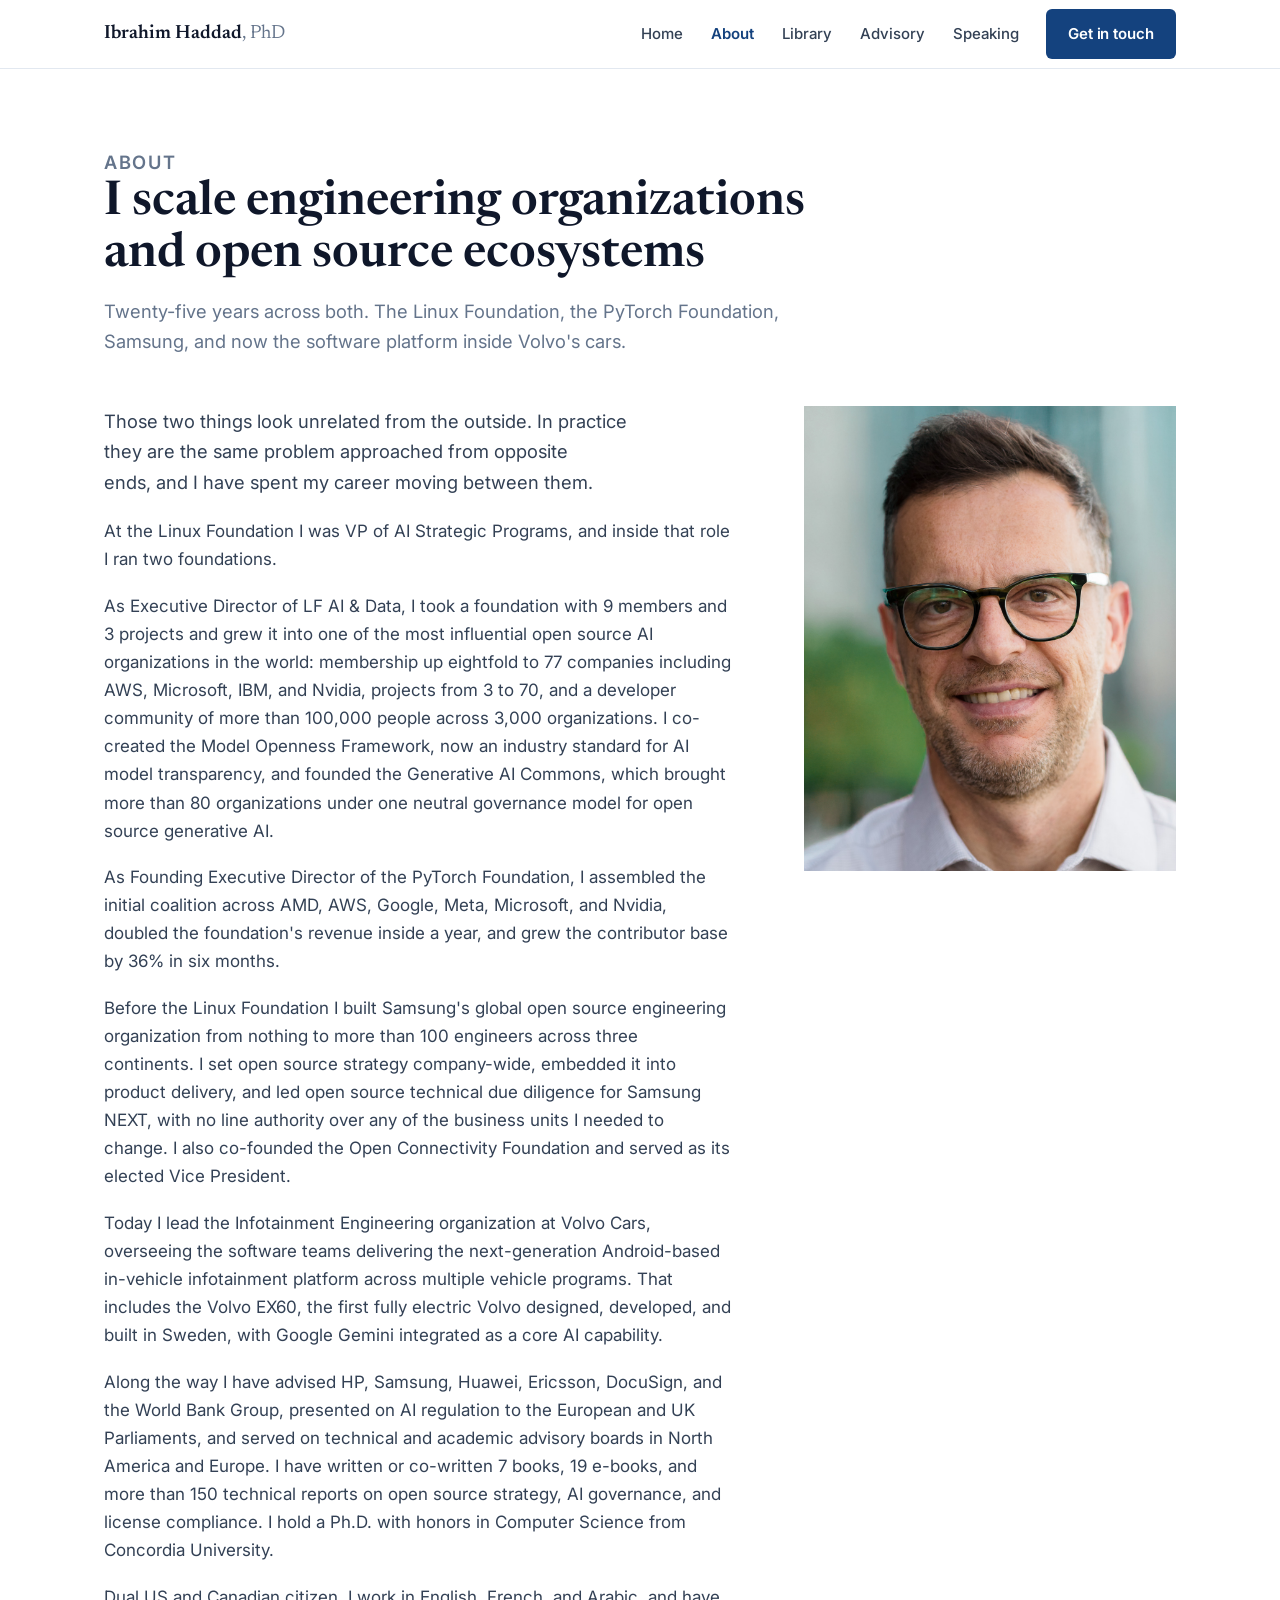
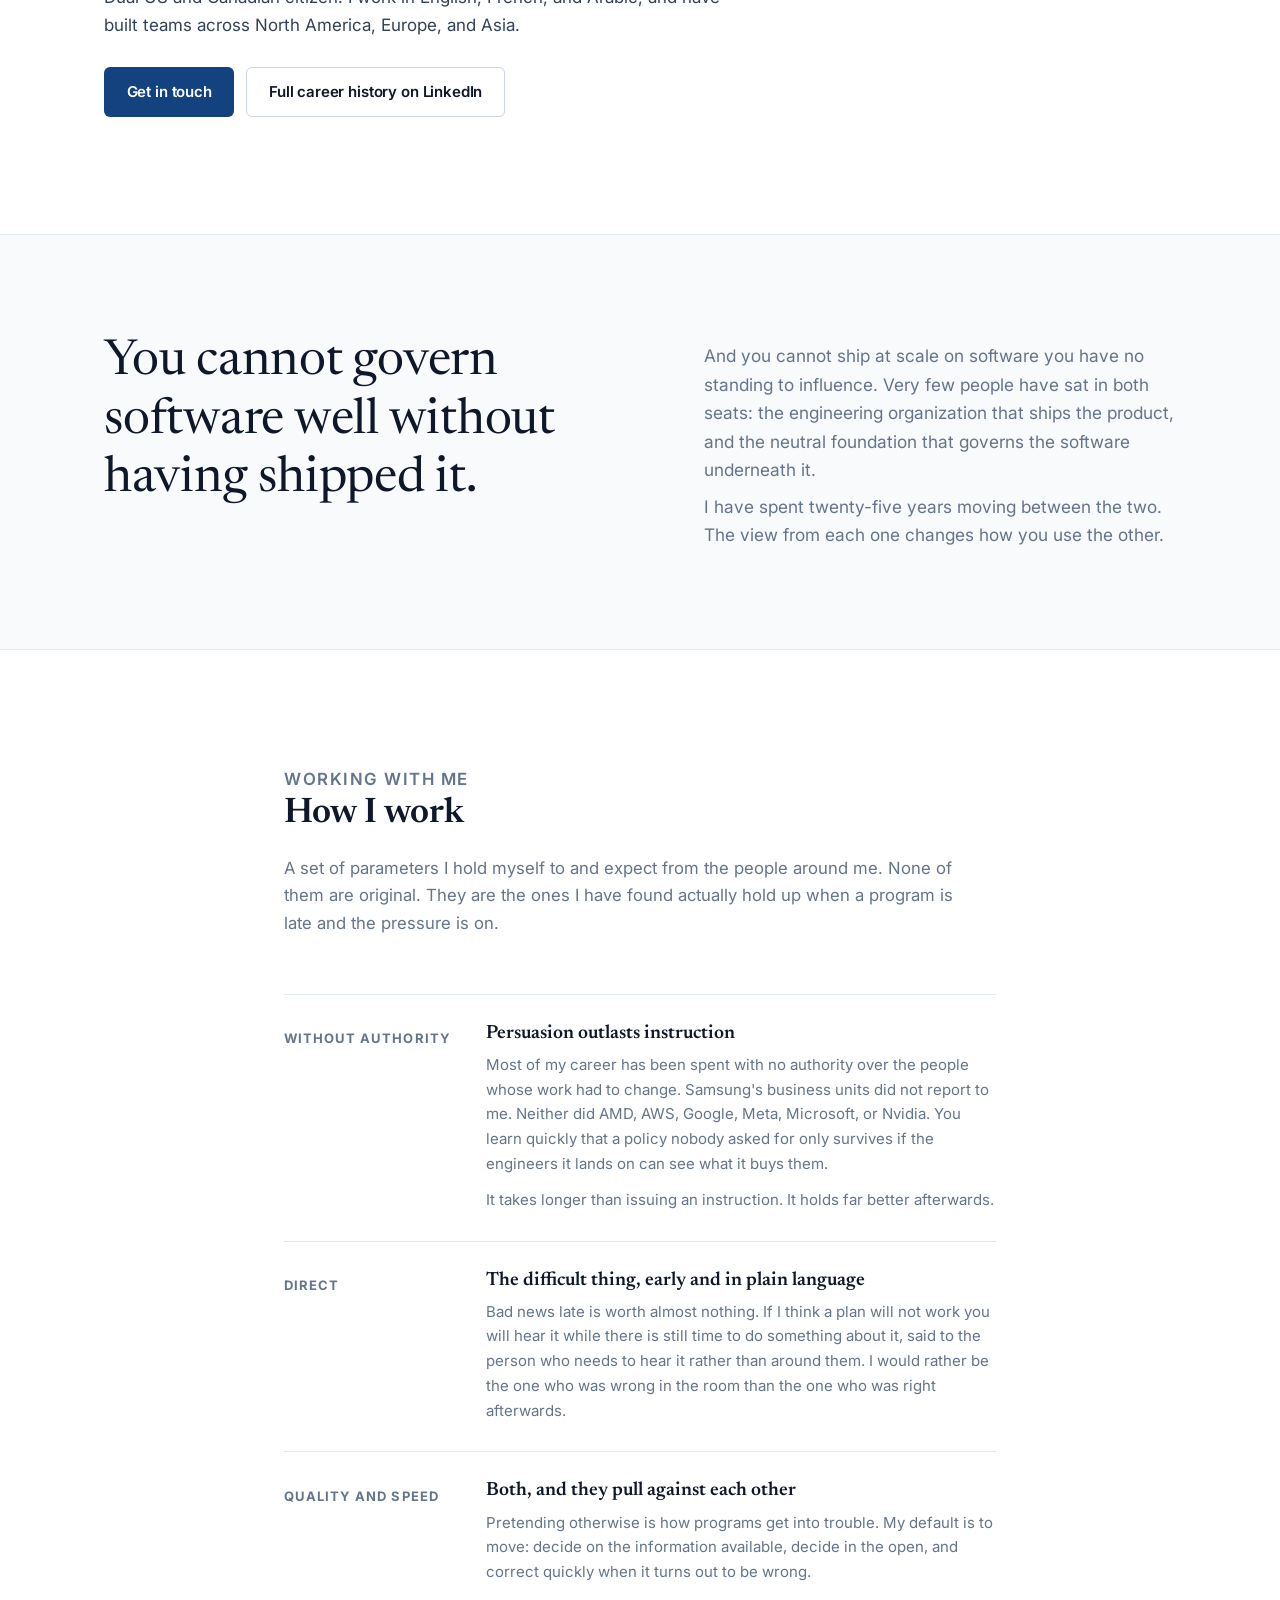
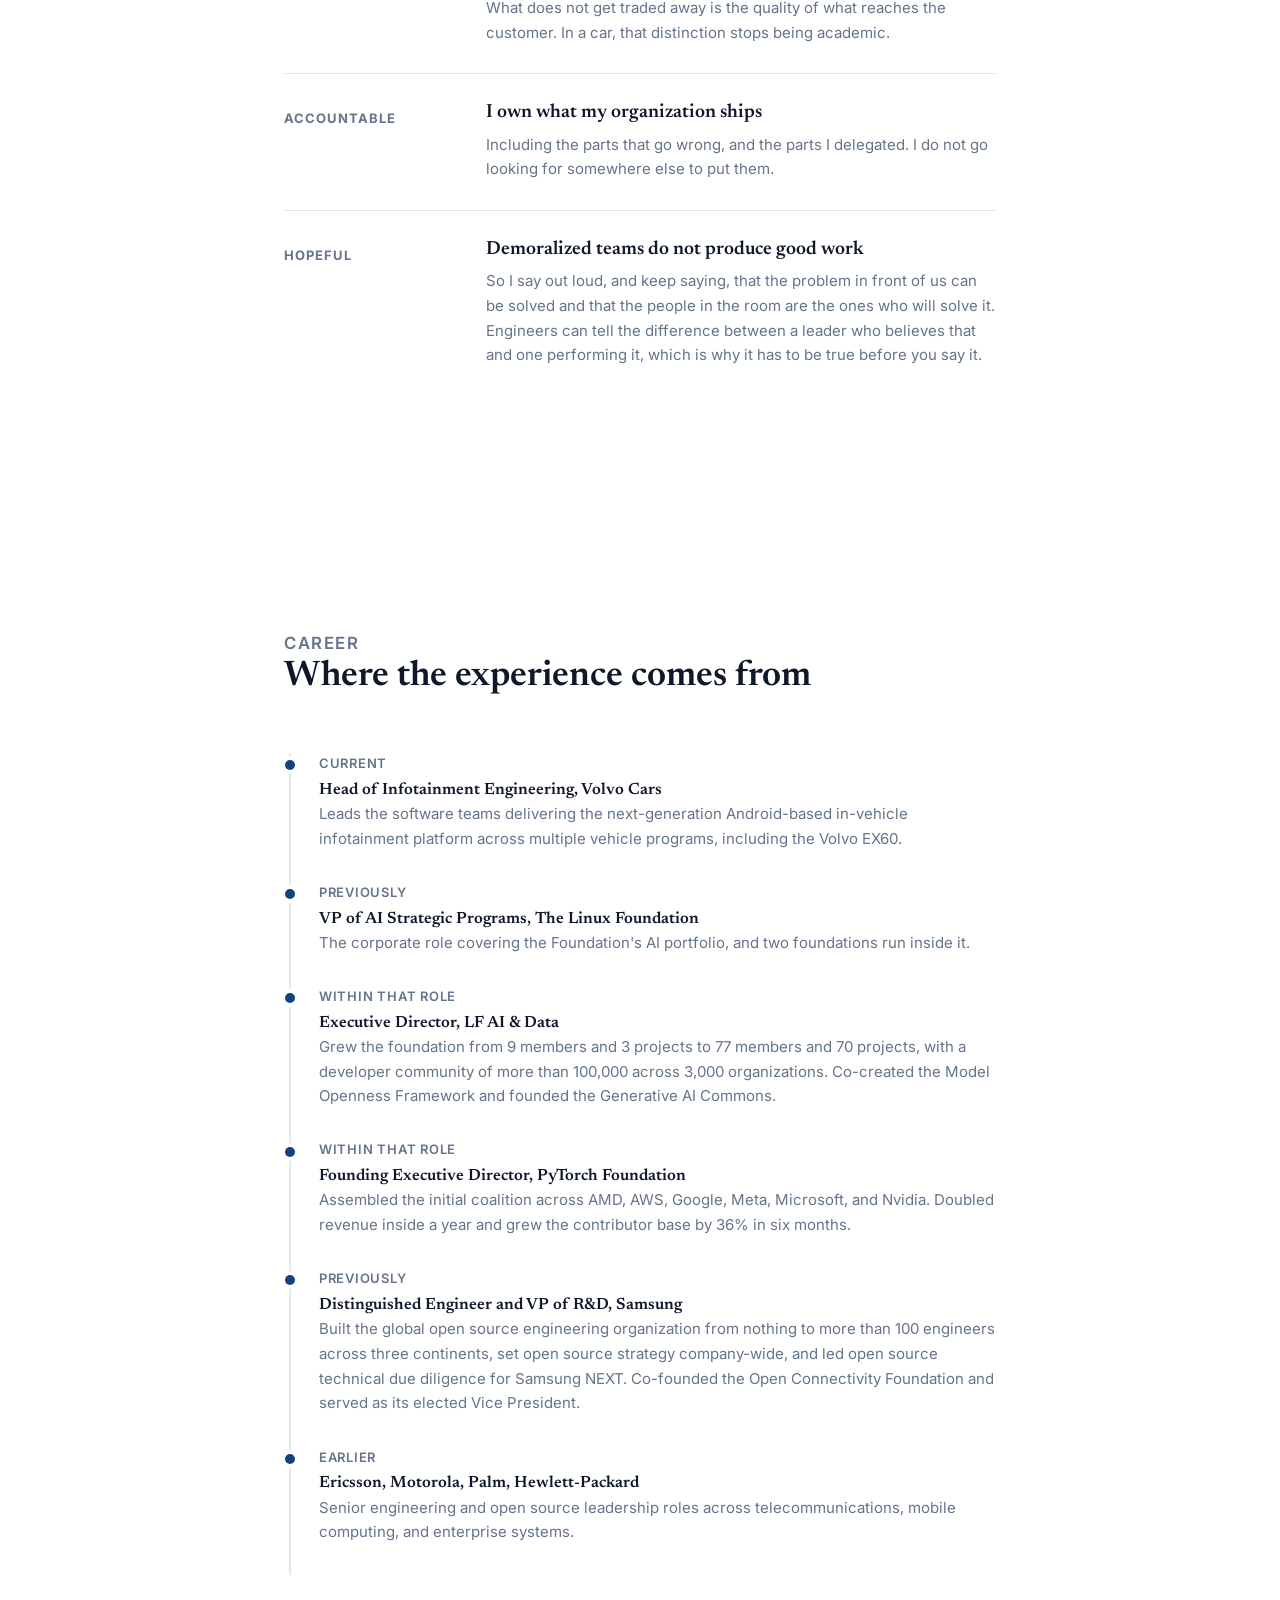
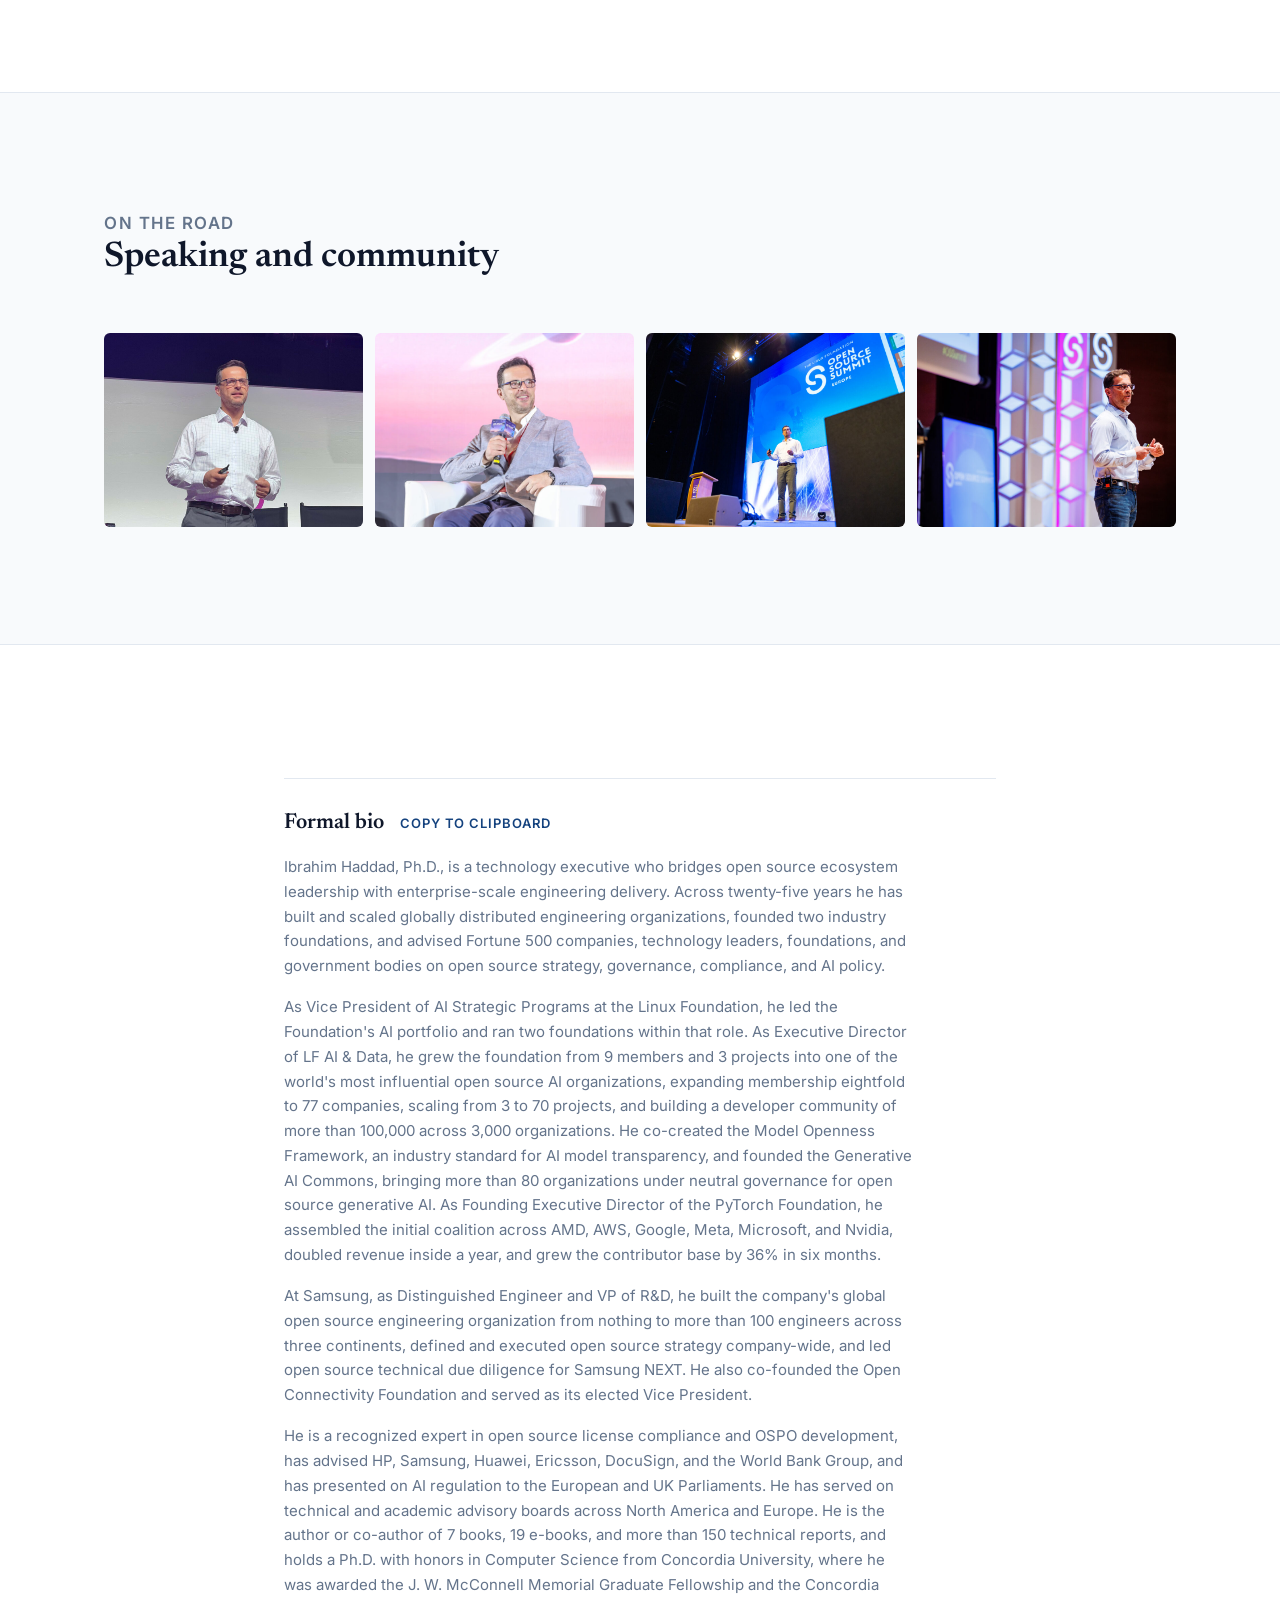
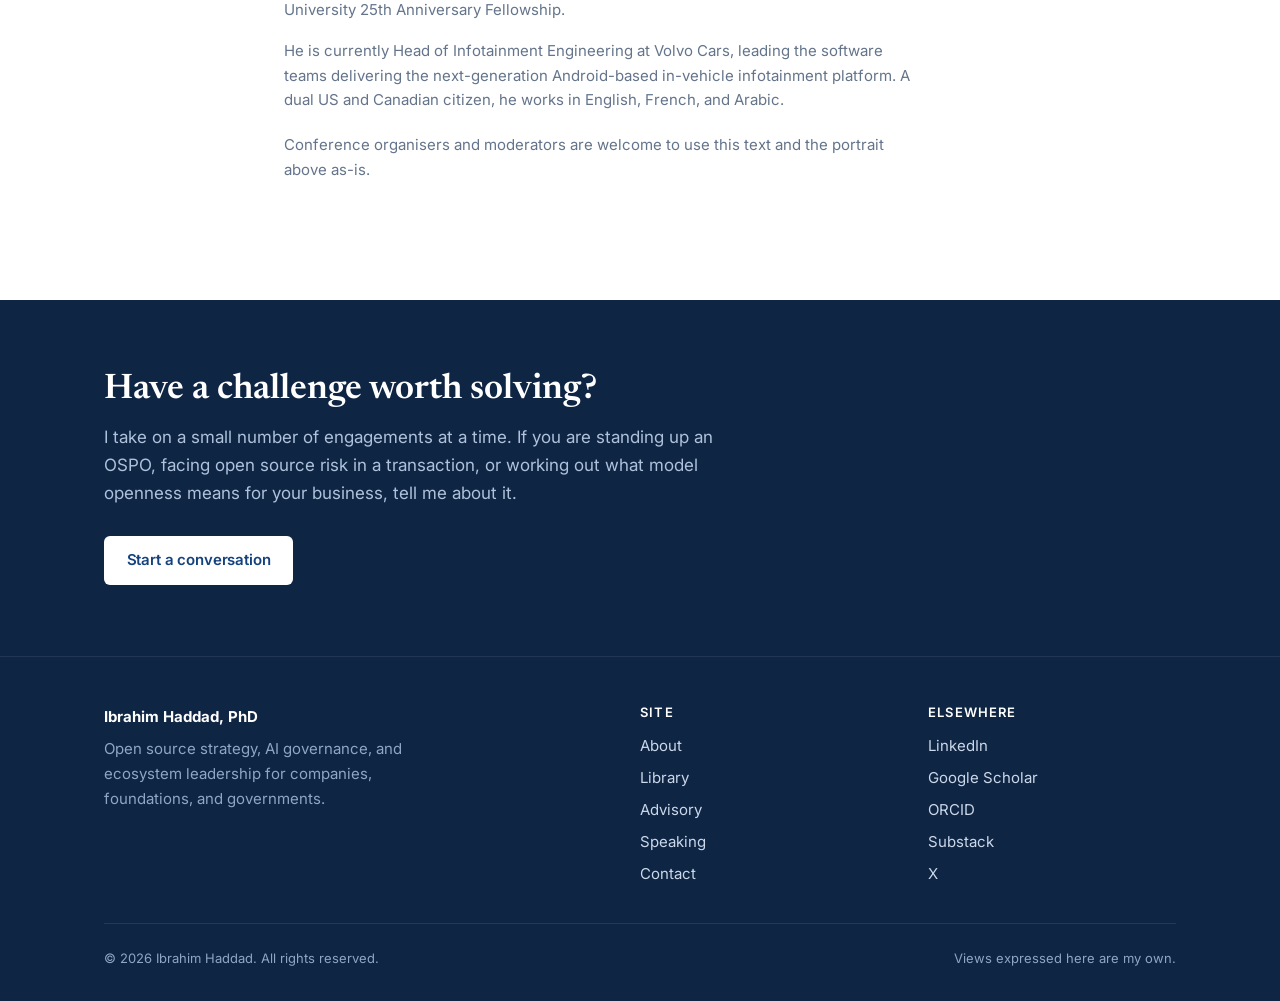
==== commit ed4a9660: "Link the ORCID iD from the footer, the library and the schema Three placements. sameAs on all six pa" ====
--- a/about/index.html
+++ b/about/index.html
@@ -10,8 +10,12 @@
 <meta property="og:site_name" content="Ibrahim Haddad, PhD">
 <meta property="og:title" content="About - Ibrahim Haddad, PhD">
 <meta property="og:description" content="Ibrahim Haddad, PhD. Executive Director of LF AI &amp; Data, Founding Executive Director of the PyTorch Foundation, co-creator of the Model Openness Framework. Now Head of Infotainment Engineering at Volvo Cars.">
-<meta property="og:image" content="https://www.ibrahimatlinux.com/assets/img/ibrahim-haddad.jpg">
+<meta property="og:image" content="https://www.ibrahimatlinux.com/assets/img/og-card.png">
+<meta property="og:image:width" content="1200">
+<meta property="og:image:height" content="630">
+<meta property="og:image:alt" content="Ibrahim Haddad, PhD. I have run both sides of open source.">
 <meta name="twitter:card" content="summary_large_image">
+<meta name="twitter:image" content="https://www.ibrahimatlinux.com/assets/img/og-card.png">
 <link rel="preconnect" href="https://fonts.googleapis.com">
 <link rel="preconnect" href="https://fonts.gstatic.com" crossorigin>
 <link href="https://fonts.googleapis.com/css2?family=Inter:wght@400;500;600;700&family=Newsreader:ital,opsz,wght@0,6..72,400;0,6..72,500;0,6..72,600;1,6..72,400&display=swap" rel="stylesheet">
@@ -71,6 +75,7 @@
         "sameAs": [
           "https://www.linkedin.com/in/ibrahimhaddad/",
           "https://scholar.google.com/citations?user=FD0eth0AAAAJ&hl=en",
+          "https://orcid.org/0009-0002-5528-9318",
           "https://substack.com/@ibrahimatlinux",
           "https://twitter.com/ibrahimatlinux"
         ]
@@ -434,6 +439,7 @@
         <ul>
           <li><a href="https://www.linkedin.com/in/ibrahimhaddad/" rel="me noopener" target="_blank">LinkedIn</a></li>
           <li><a href="https://scholar.google.com/citations?user=FD0eth0AAAAJ&amp;hl=en" rel="me noopener" target="_blank">Google Scholar</a></li>
+          <li><a href="https://orcid.org/0009-0002-5528-9318" rel="me noopener" target="_blank">ORCID</a></li>
           <li><a href="https://substack.com/@ibrahimatlinux" rel="me noopener" target="_blank">Substack</a></li>
           <li><a href="https://twitter.com/ibrahimatlinux" rel="me noopener" target="_blank">X</a></li>
         </ul>
--- a/assets/css/site.css
+++ b/assets/css/site.css
@@ -719,3 +719,13 @@
   position:absolute; width:1px; height:1px; padding:0; margin:-1px;
   overflow:hidden; clip:rect(0 0 0 0); white-space:nowrap; border:0;
 }
+
+/* ORCID iD, shown as the full URI because ORCID's display guidelines ask for
+   that rather than the bare digits. The URI is long, so it sits a size down
+   and breaks mid-string rather than overflowing a narrow screen. */
+.orcid{ font-size:var(--fs-small); margin:.9rem 0 0 }
+.orcid a{ overflow-wrap:anywhere }
+.orcid__icon{
+  display:inline-block; width:1em; height:1em;
+  vertical-align:-.12em; margin-inline-end:.4em;
+}
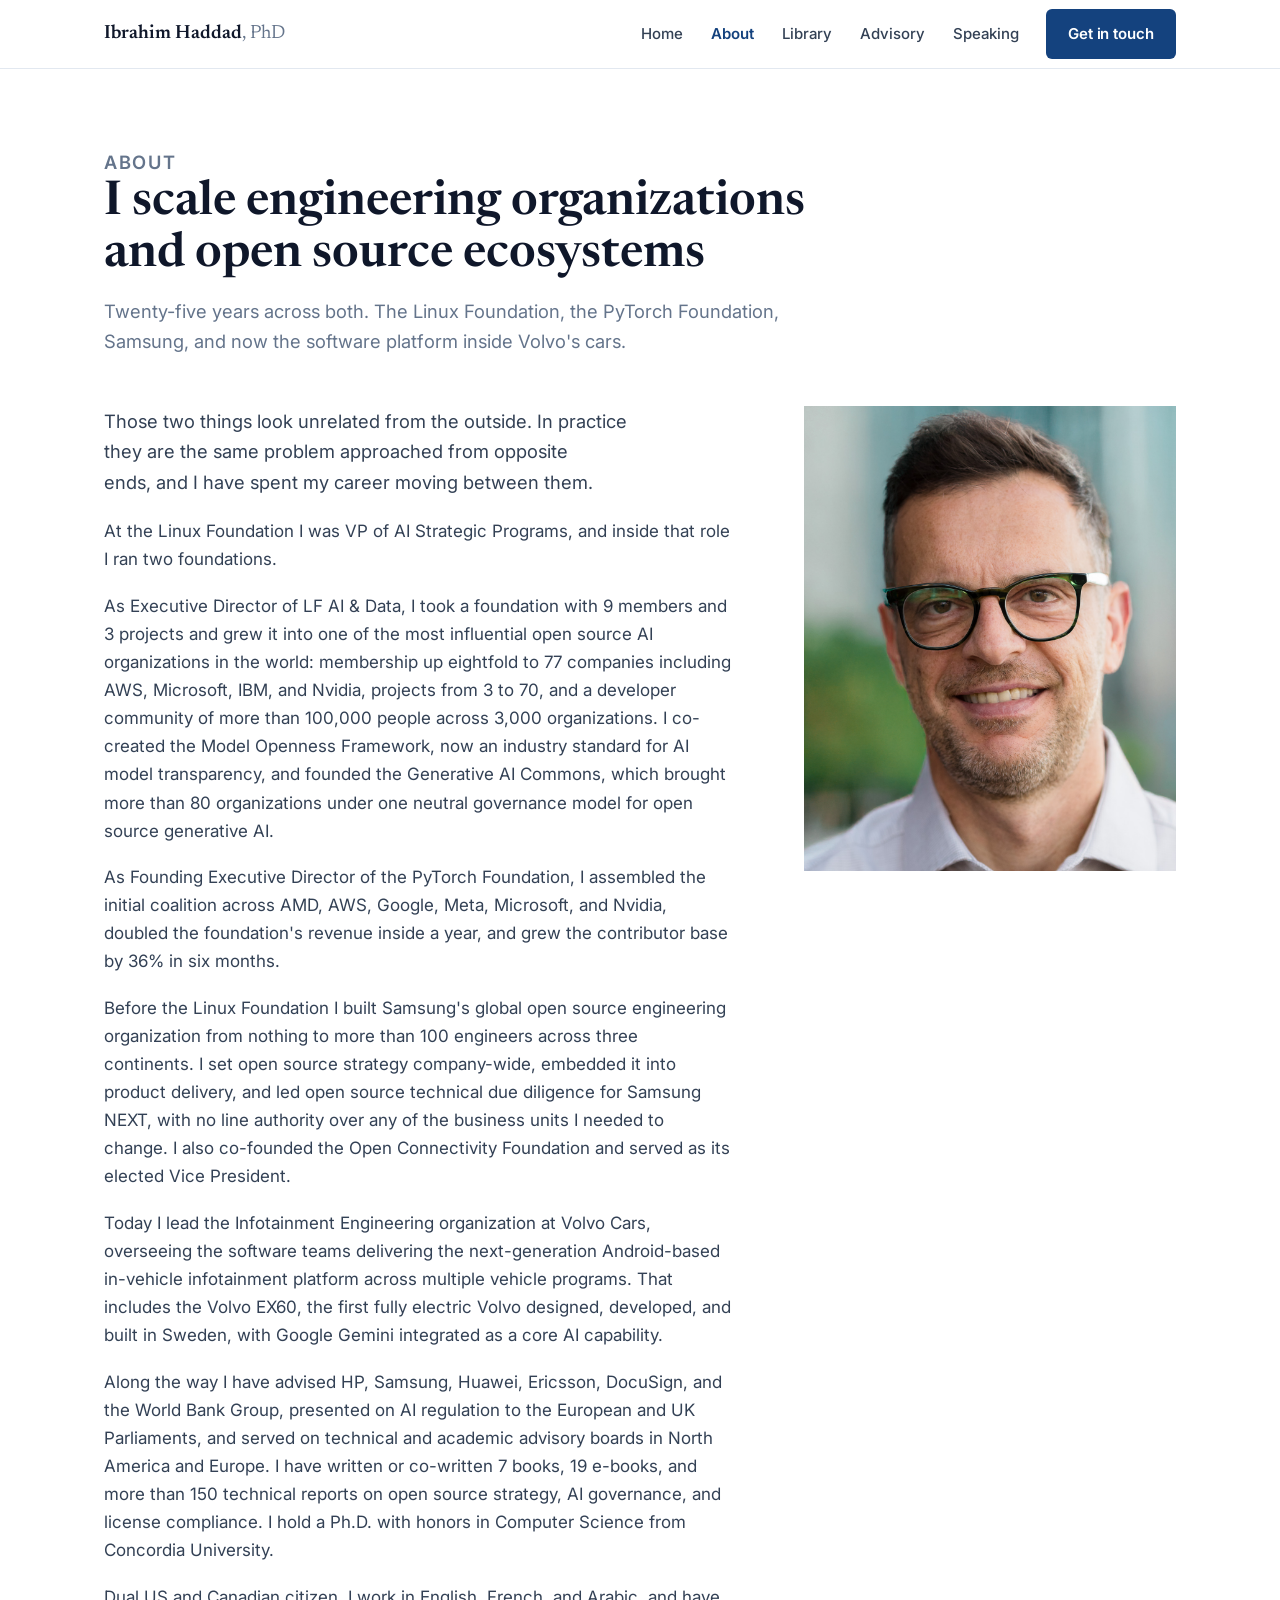
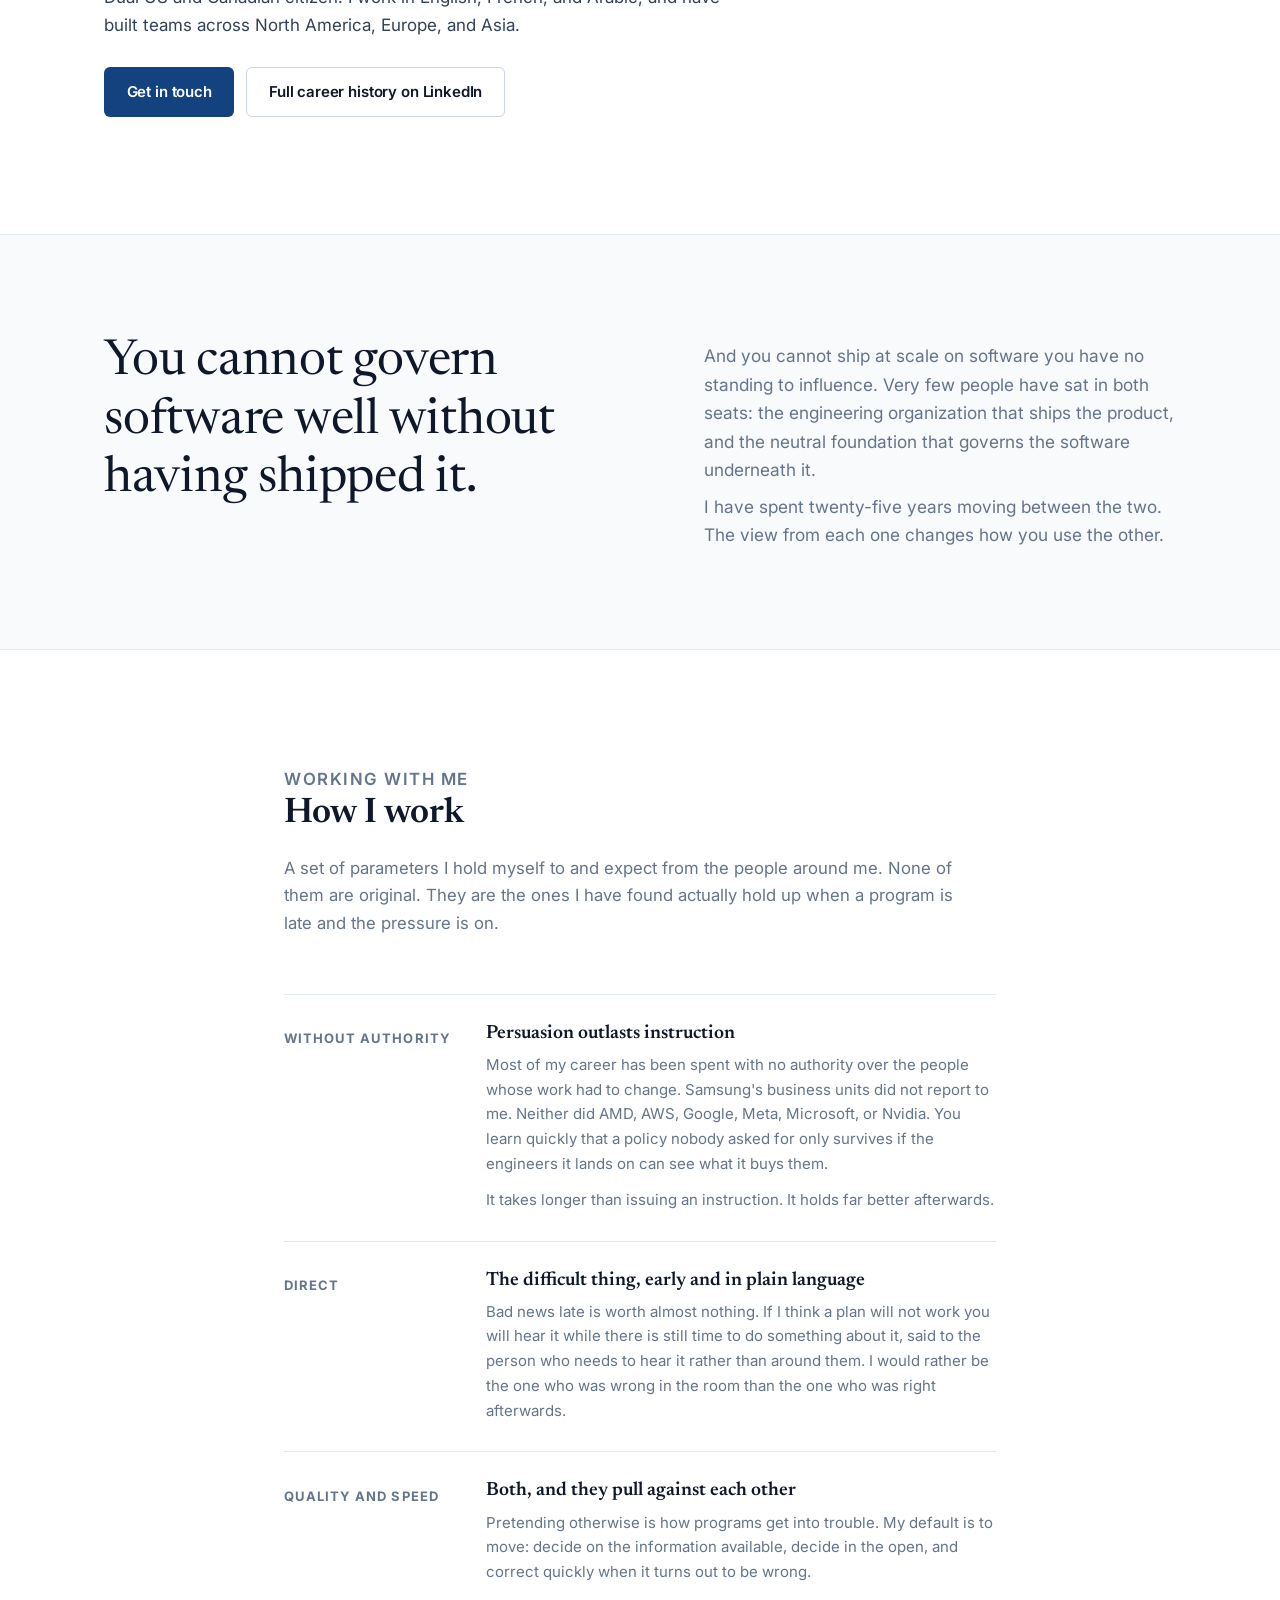
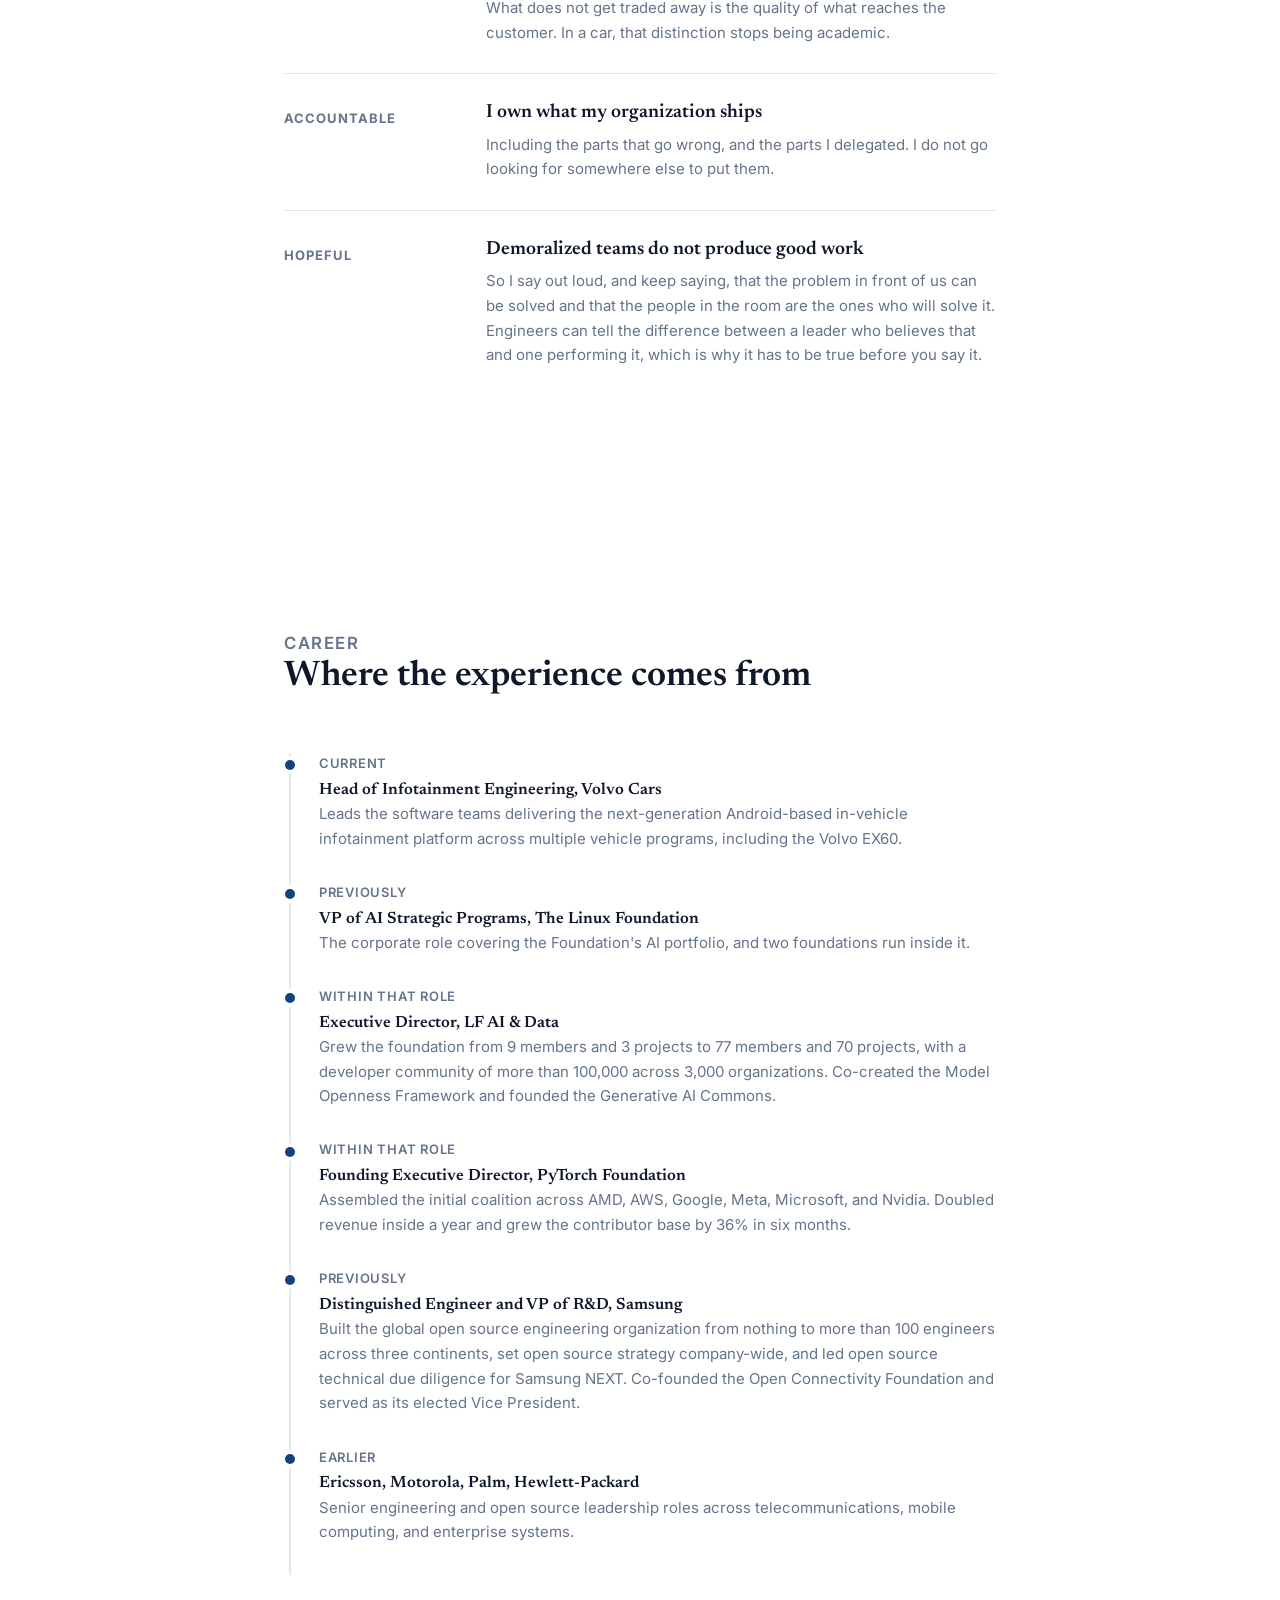
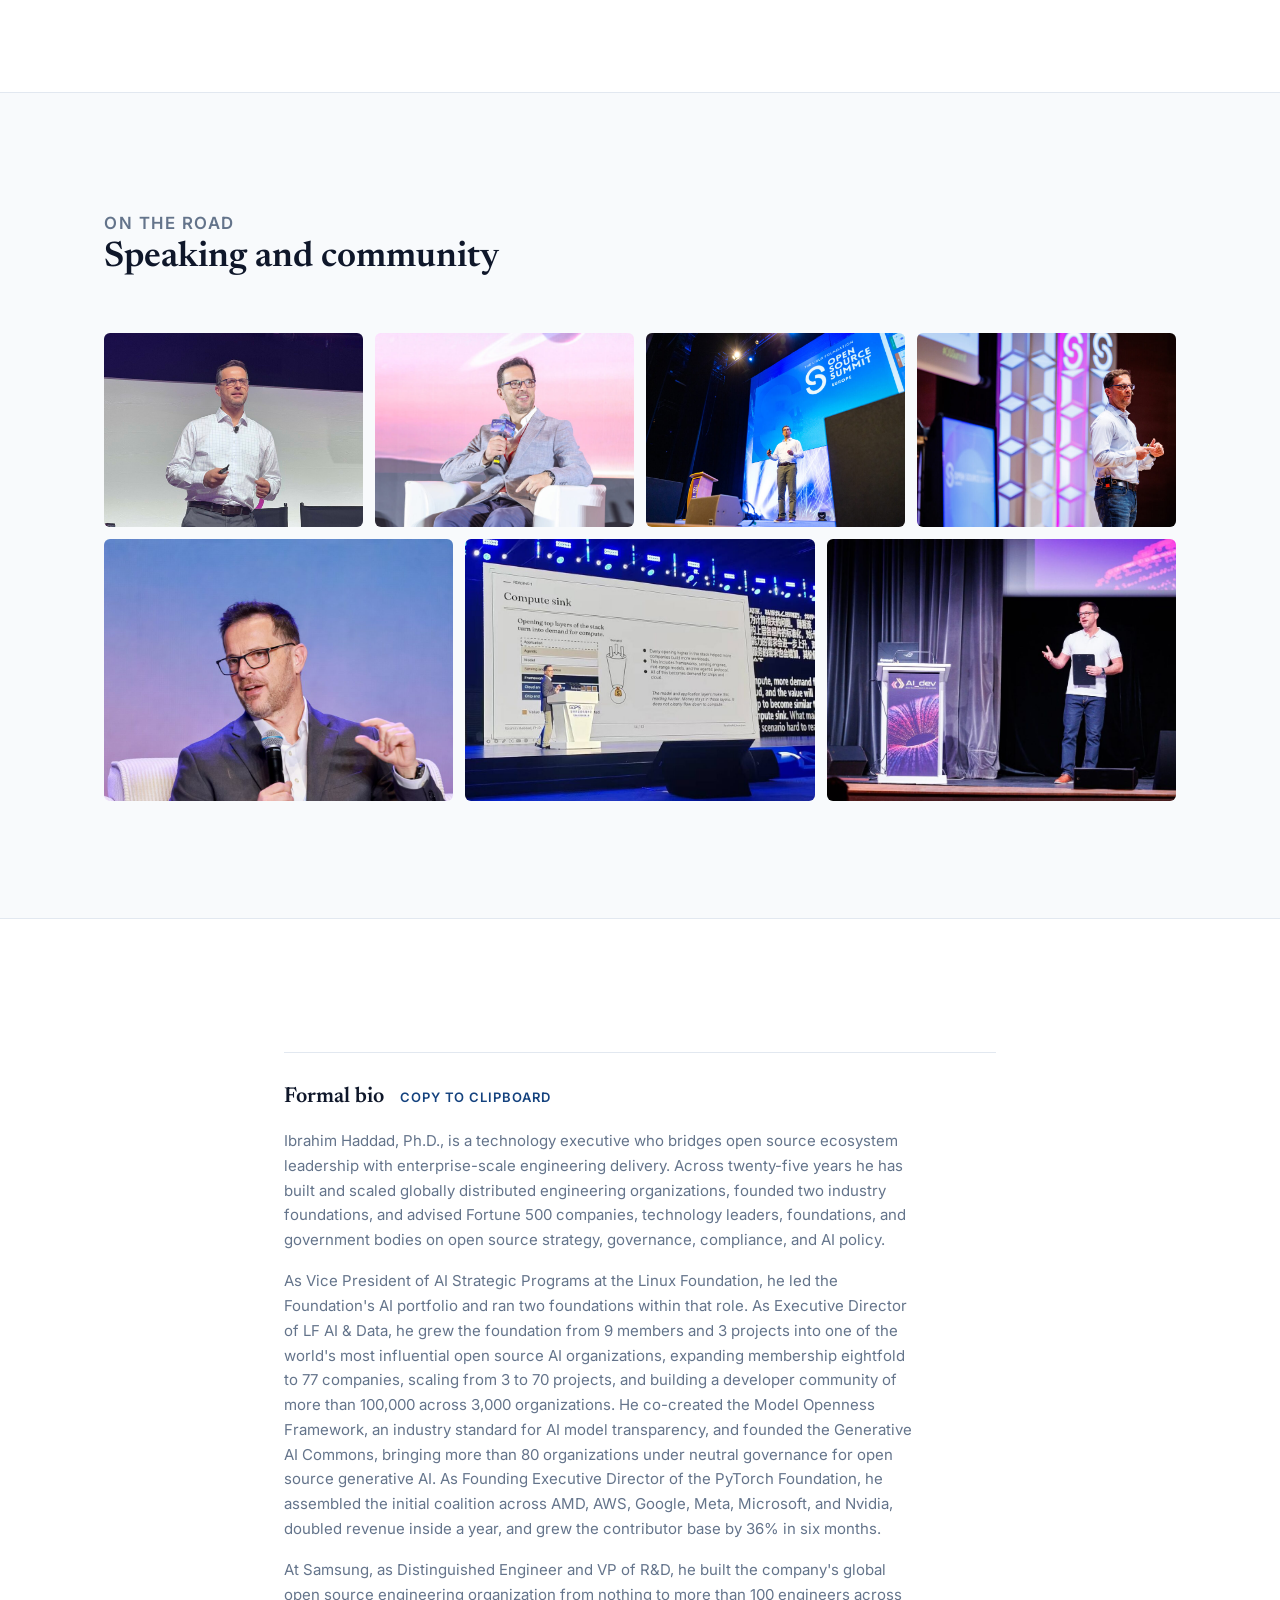
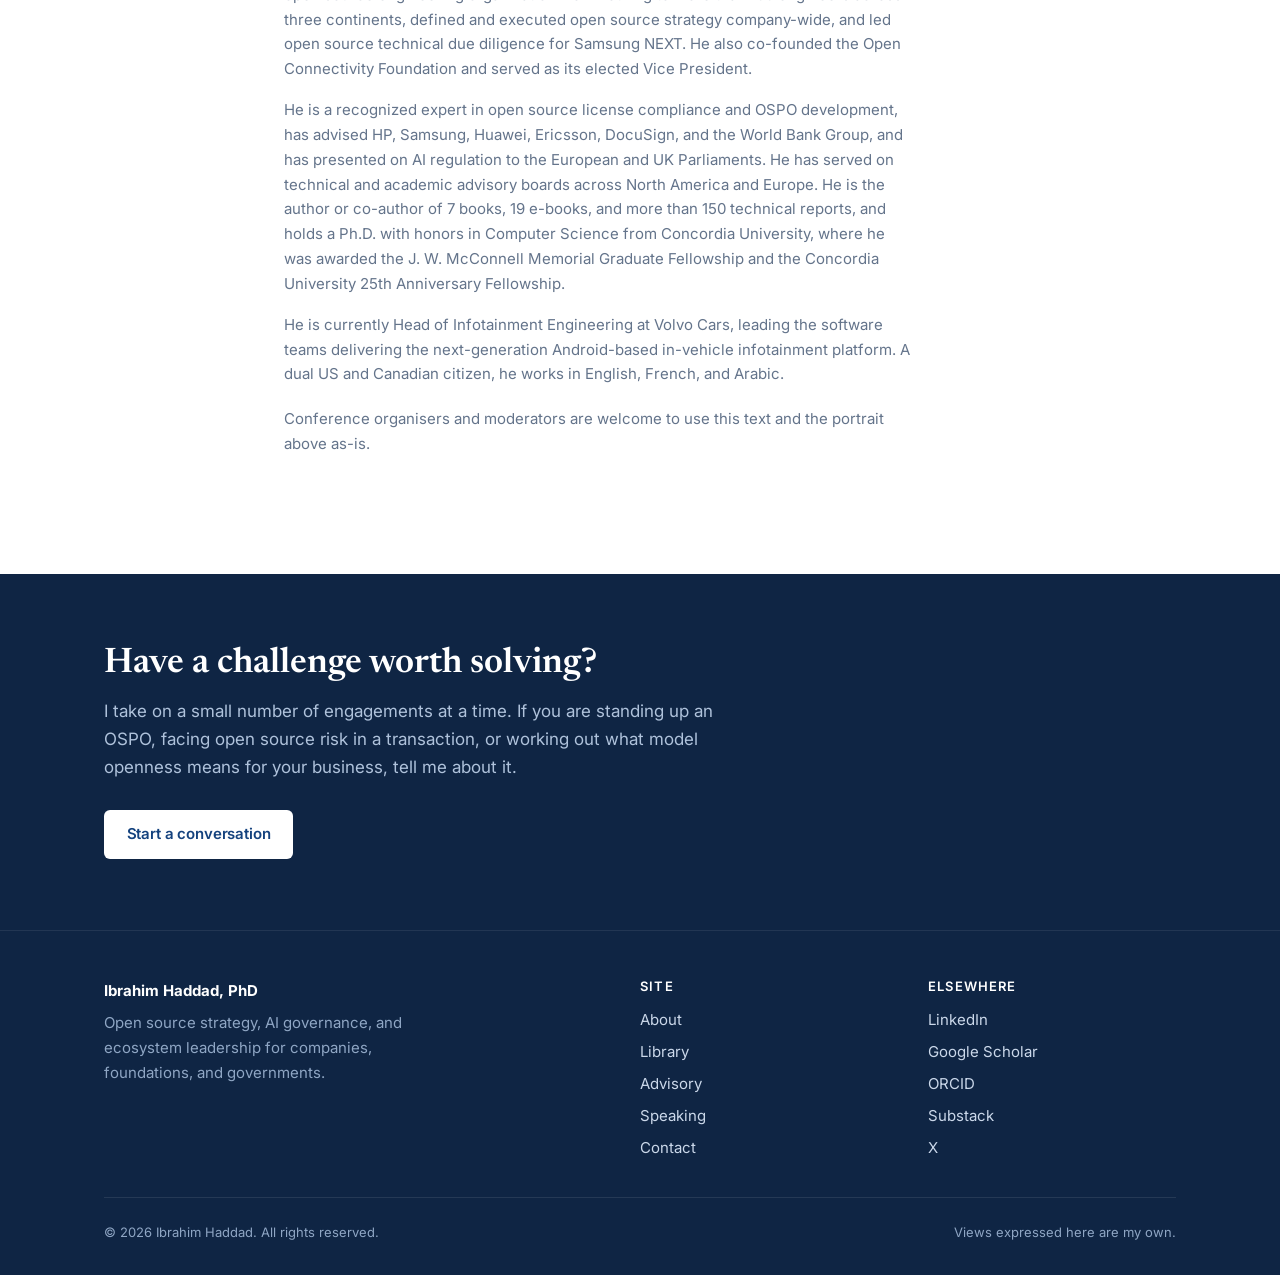
==== commit 0e082f66: "Add a second row of speaking photos to the About page Three new photos in a three-up row below the e" ====
--- a/about/index.html
+++ b/about/index.html
@@ -351,6 +351,11 @@
         <img loading="lazy" src="/assets/img/photo-3.jpg" alt="">
         <img loading="lazy" src="/assets/img/photo-4.jpg" alt="">
       </div>
+      <div class="strip strip--3">
+        <img loading="lazy" src="/assets/img/photo-8.jpg" alt="">
+        <img loading="lazy" src="/assets/img/photo-9.jpg" alt="">
+        <img loading="lazy" src="/assets/img/photo-10.jpg" alt="">
+      </div>
     </div>
   </section>
 
--- a/assets/css/site.css
+++ b/assets/css/site.css
@@ -457,6 +457,14 @@
 /* --- Photo strip --------------------------------------------------------- */
 .strip{ display:grid; grid-template-columns:repeat(4,1fr); gap:.75rem }
 .strip img{ aspect-ratio:4/3; object-fit:cover; border-radius:var(--radius-sm); width:100% }
+
+/* A strip of three, for a second row that would otherwise leave a gap. The
+   cells come out wider, so the row is taller than a four-up above it. That
+   difference is the point: it reads as a deliberate change of rhythm rather
+   than a missing image. Declared here beside .strip, not in ADDITIONS, so the
+   breakpoint in section 6 can still reach it. */
+.strip--3{ grid-template-columns:repeat(3,1fr) }
+.strip + .strip{ margin-top:.75rem }
 
 
 /* ==========================================================================
@@ -500,6 +508,10 @@
   .stats{ grid-template-columns:1fr 1fr; gap:1.75rem }
   .stat b{ font-size:2.2rem }
   .strip{ grid-template-columns:1fr 1fr }
+  .strip--3{ grid-template-columns:1fr 1fr }
+  /* Three images in two columns leaves the last one orphaned beside a gap, so
+     it runs the full width instead and reads as a closing shot. */
+  .strip--3 img:last-child{ grid-column:span 2 }
   .row{ flex-direction:column; gap:.3rem }
   .row__date{ flex:none }
   .search{ margin-left:0; width:100% }
@@ -720,11 +732,12 @@
   overflow:hidden; clip:rect(0 0 0 0); white-space:nowrap; border:0;
 }
 
-/* ORCID iD, shown as the full URI because ORCID's display guidelines ask for
-   that rather than the bare digits. The URI is long, so it sits a size down
-   and breaks mid-string rather than overflowing a narrow screen. */
+/* ORCID iD, shown as the full URI with their green mark because that is what
+   ORCID's display guidelines ask for. The URI is long, so it sits a size down.
+   break-word rather than anywhere: the hyphens in the iD are already break
+   opportunities, so it splits between groups instead of through one. */
 .orcid{ font-size:var(--fs-small); margin:.9rem 0 0 }
-.orcid a{ overflow-wrap:anywhere }
+.orcid a{ overflow-wrap:break-word }
 .orcid__icon{
   display:inline-block; width:1em; height:1em;
   vertical-align:-.12em; margin-inline-end:.4em;
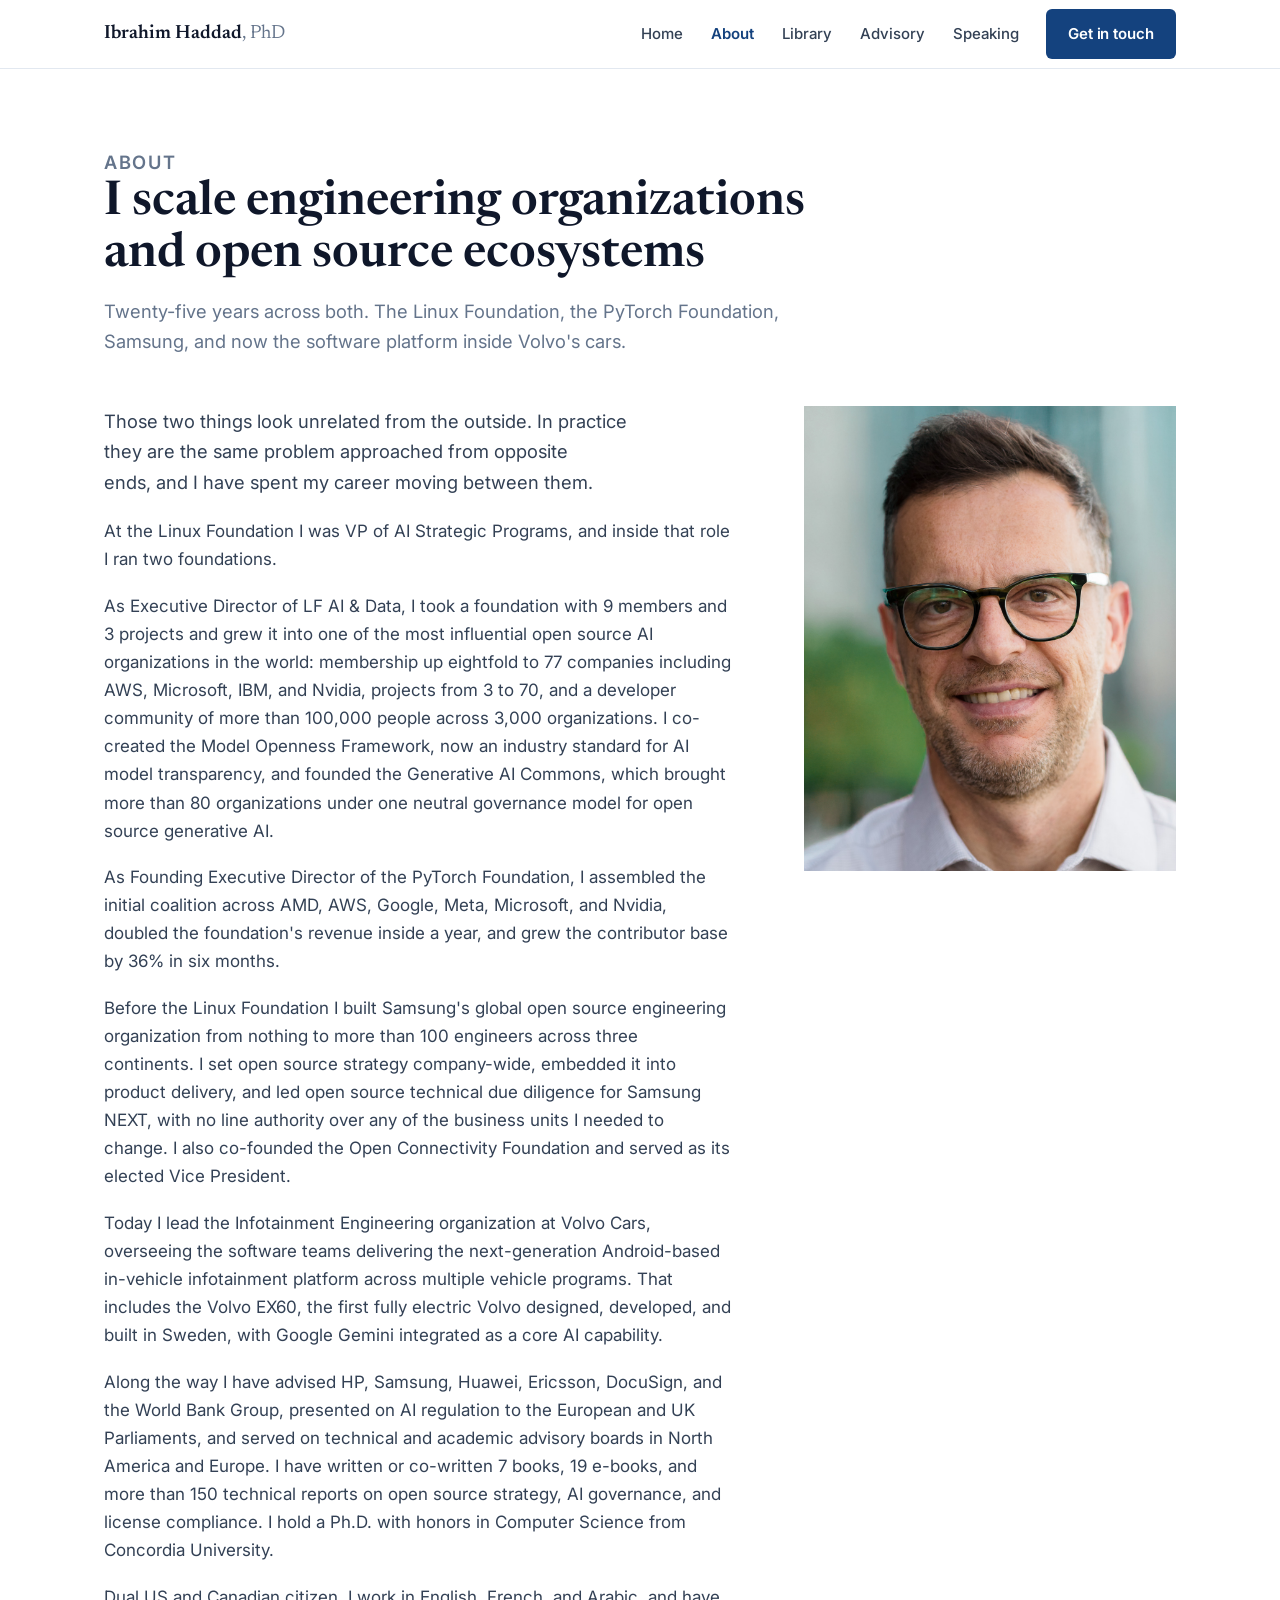
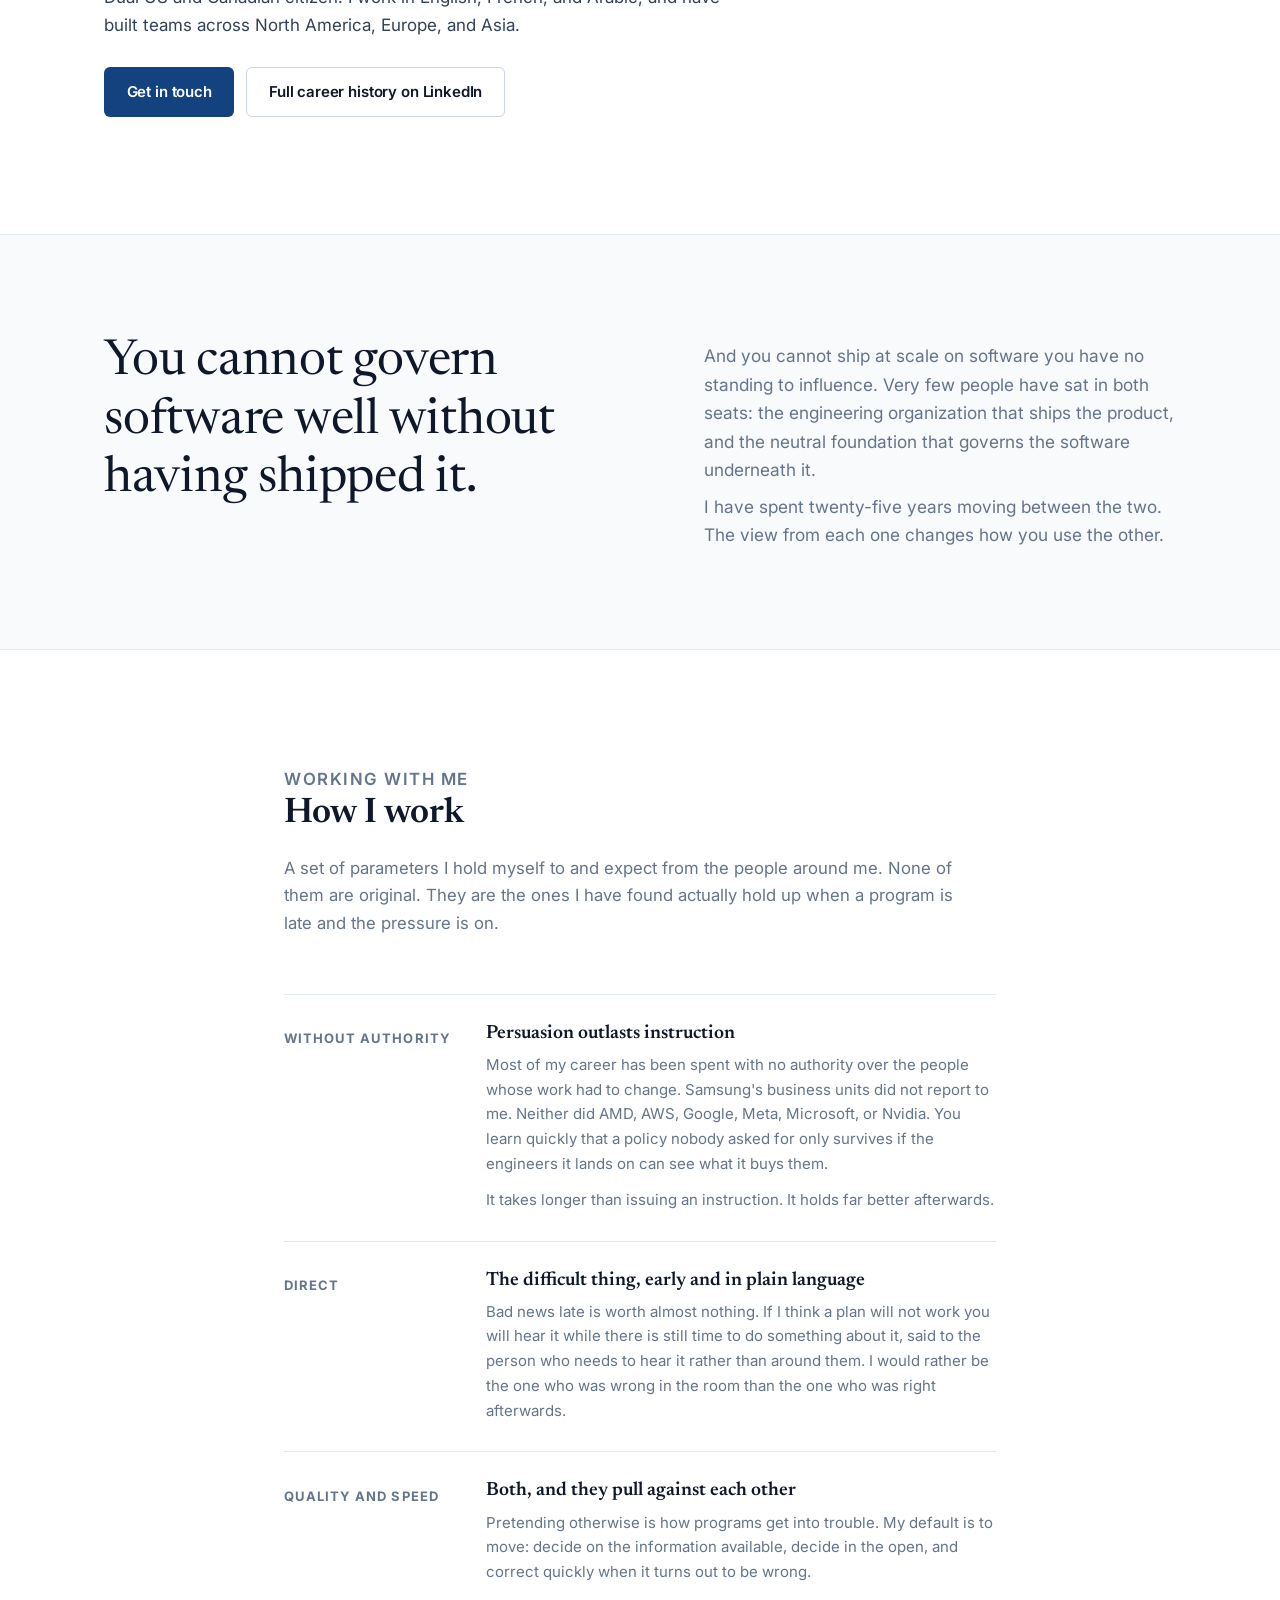
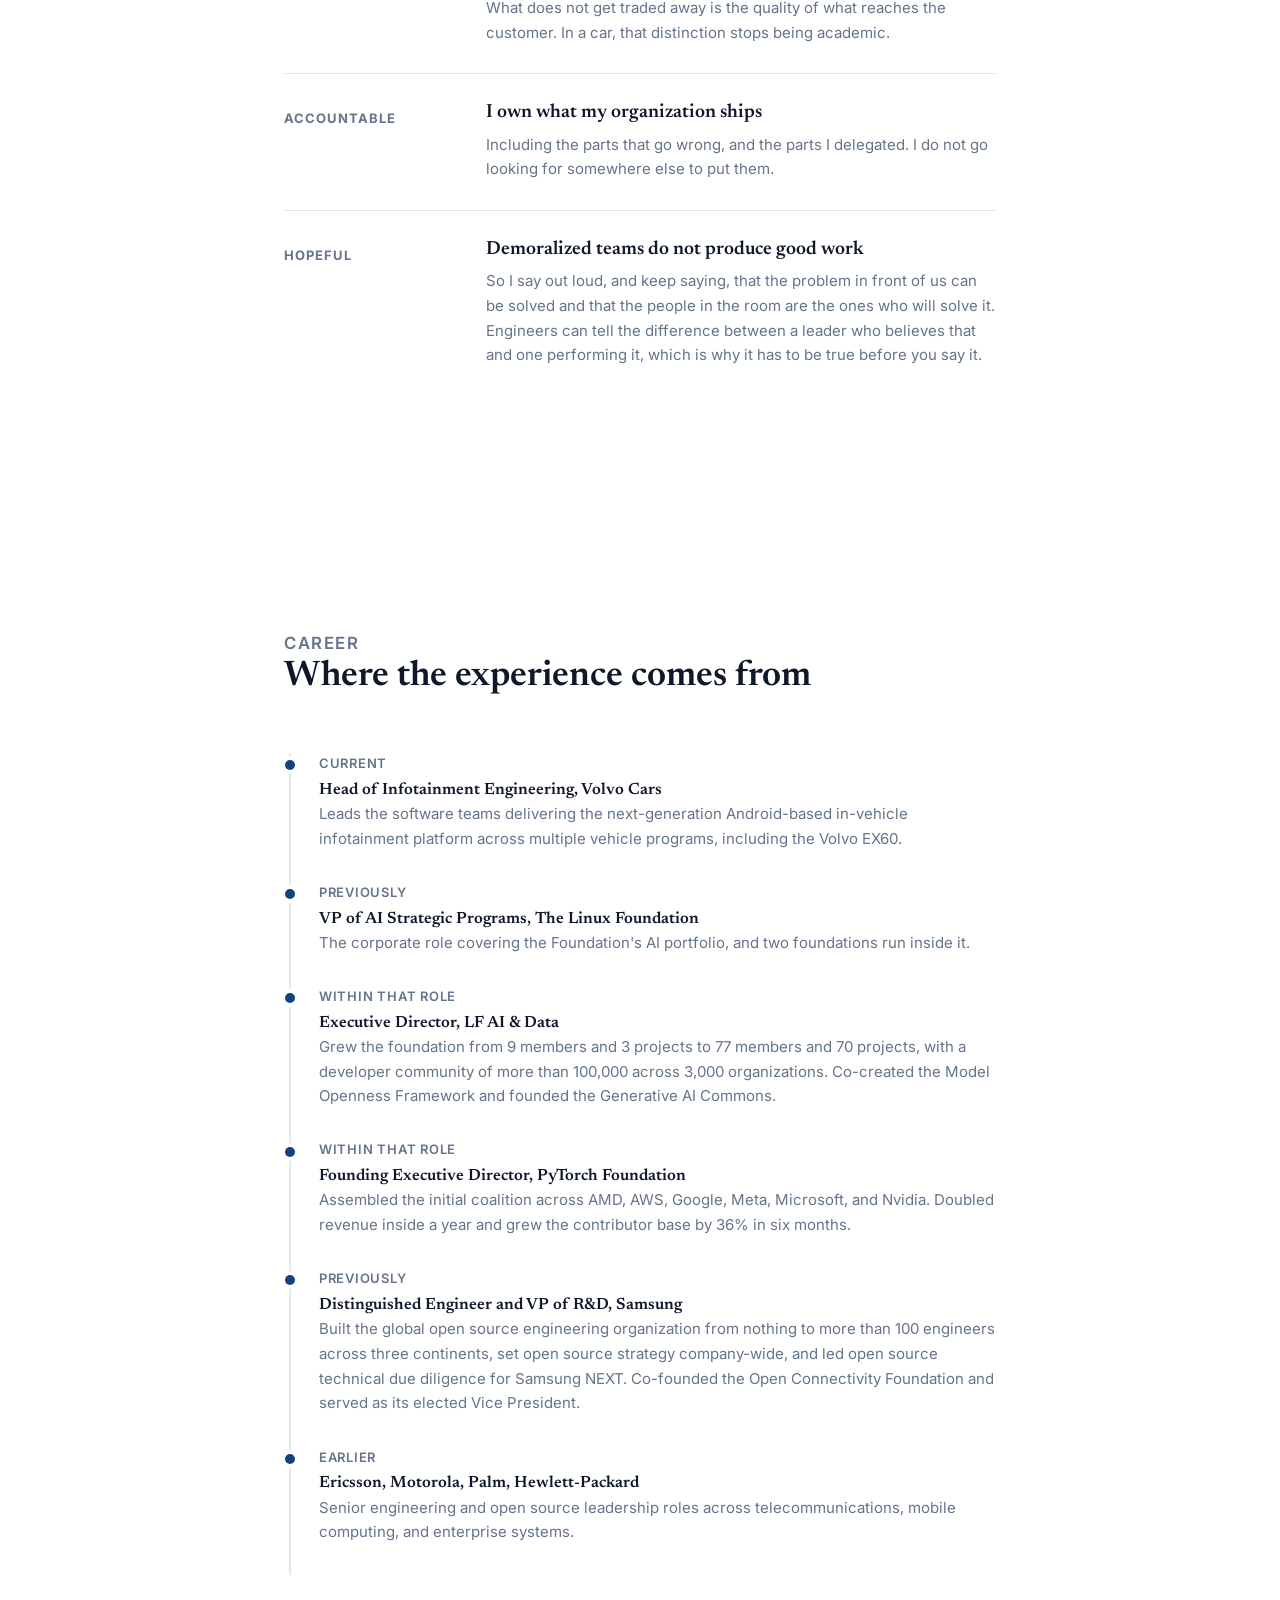
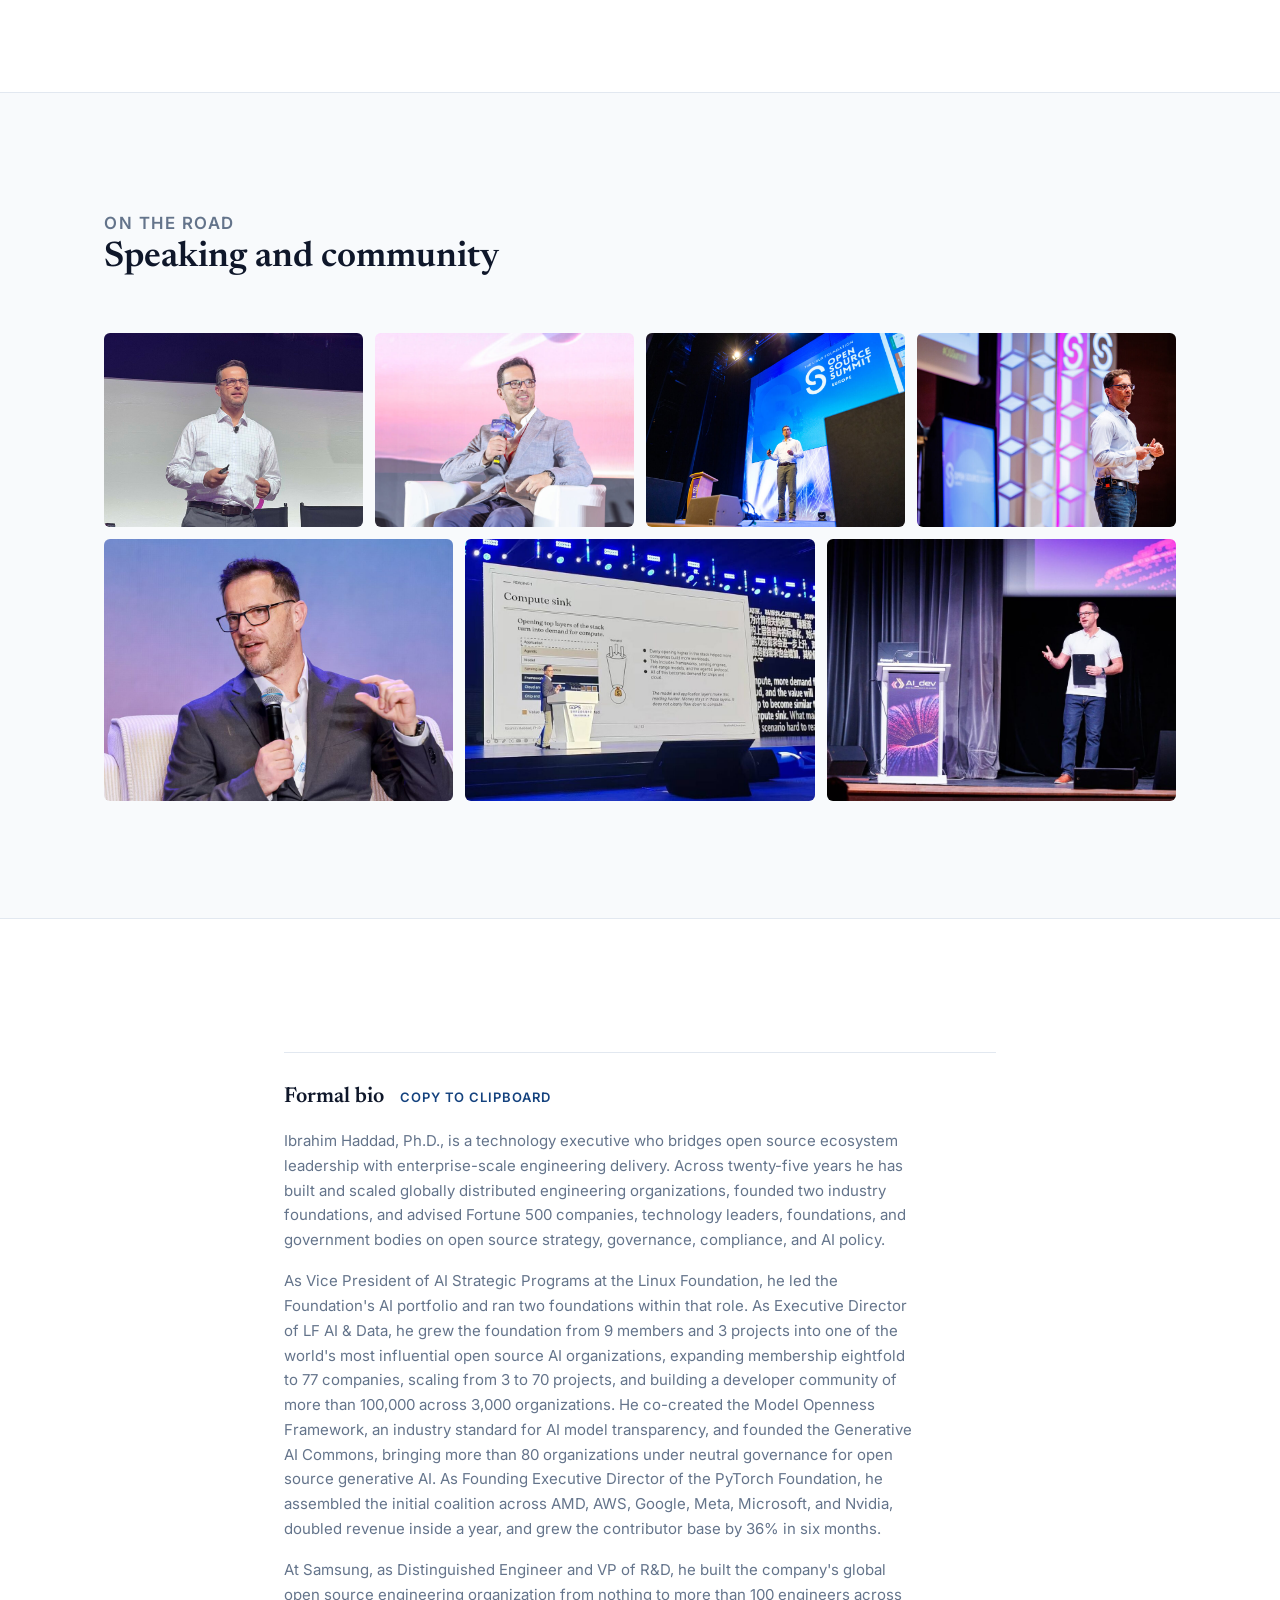
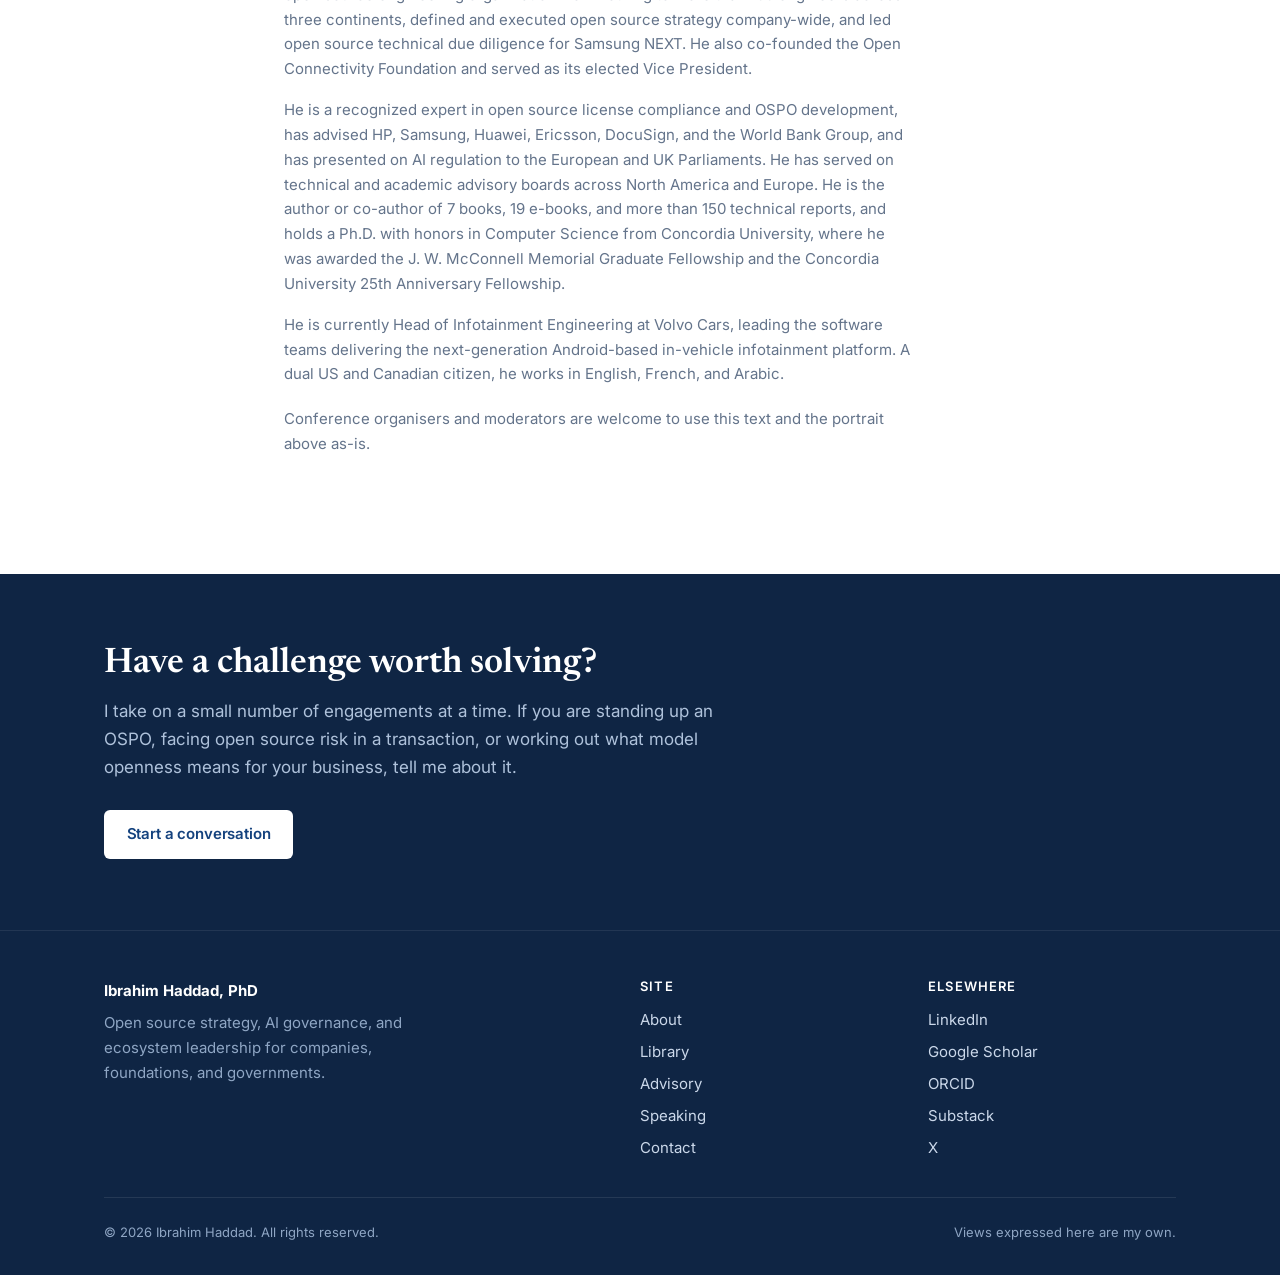
==== commit 53dcd9ad: "Swap the panel photo and describe it Replaces photo-8 with the wider frame of the same GDPS 2026 pan" ====
--- a/about/index.html
+++ b/about/index.html
@@ -352,9 +352,9 @@
         <img loading="lazy" src="/assets/img/photo-4.jpg" alt="">
       </div>
       <div class="strip strip--3">
-        <img loading="lazy" src="/assets/img/photo-8.jpg" alt="">
-        <img loading="lazy" src="/assets/img/photo-9.jpg" alt="">
-        <img loading="lazy" src="/assets/img/photo-10.jpg" alt="">
+        <img loading="lazy" src="/assets/img/photo-8.jpg" alt="Ibrahim Haddad speaking on a panel at GDPS 2026 in Shanghai">
+        <img loading="lazy" src="/assets/img/photo-9.jpg" alt="Ibrahim Haddad delivering a keynote at GDPS 2026 in Shanghai, beside a slide titled Compute sink">
+        <img loading="lazy" src="/assets/img/photo-10.jpg" alt="Ibrahim Haddad speaking on stage at AI_dev 2024 in Paris">
       </div>
     </div>
   </section>
